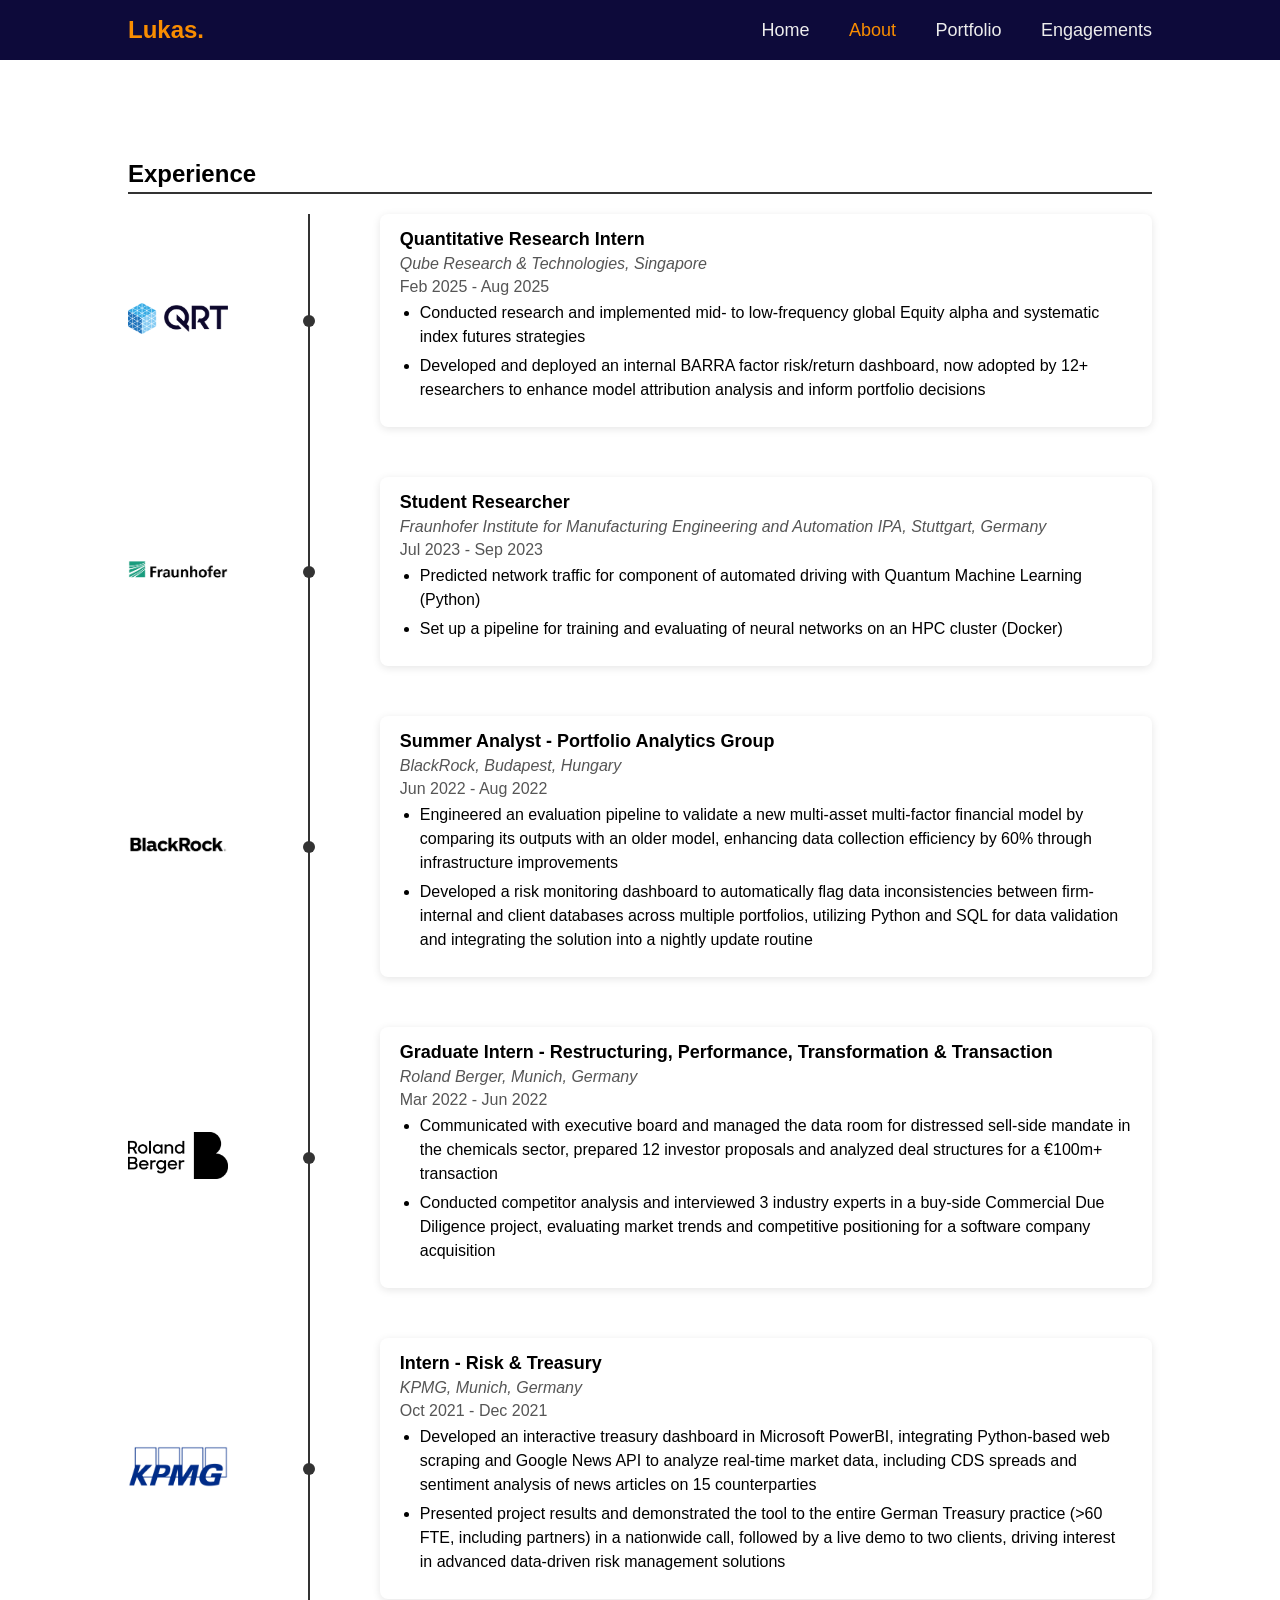
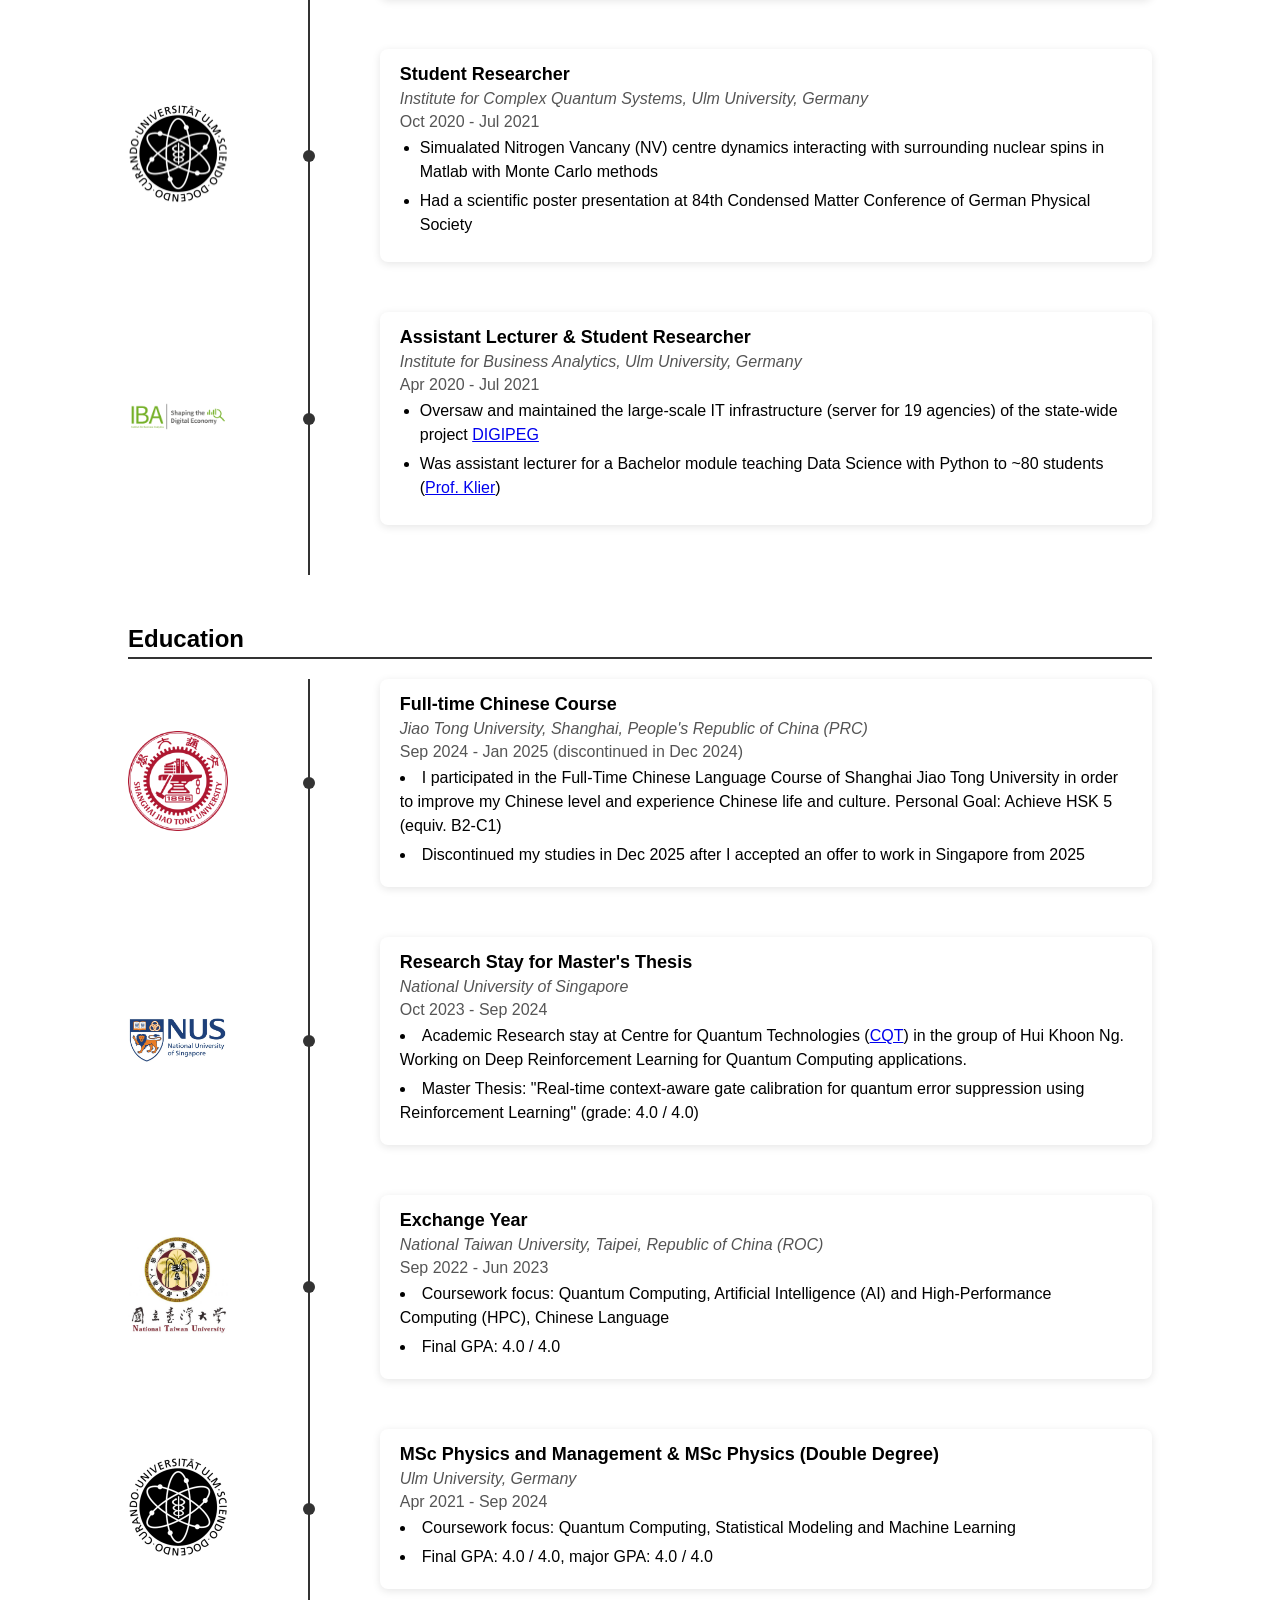
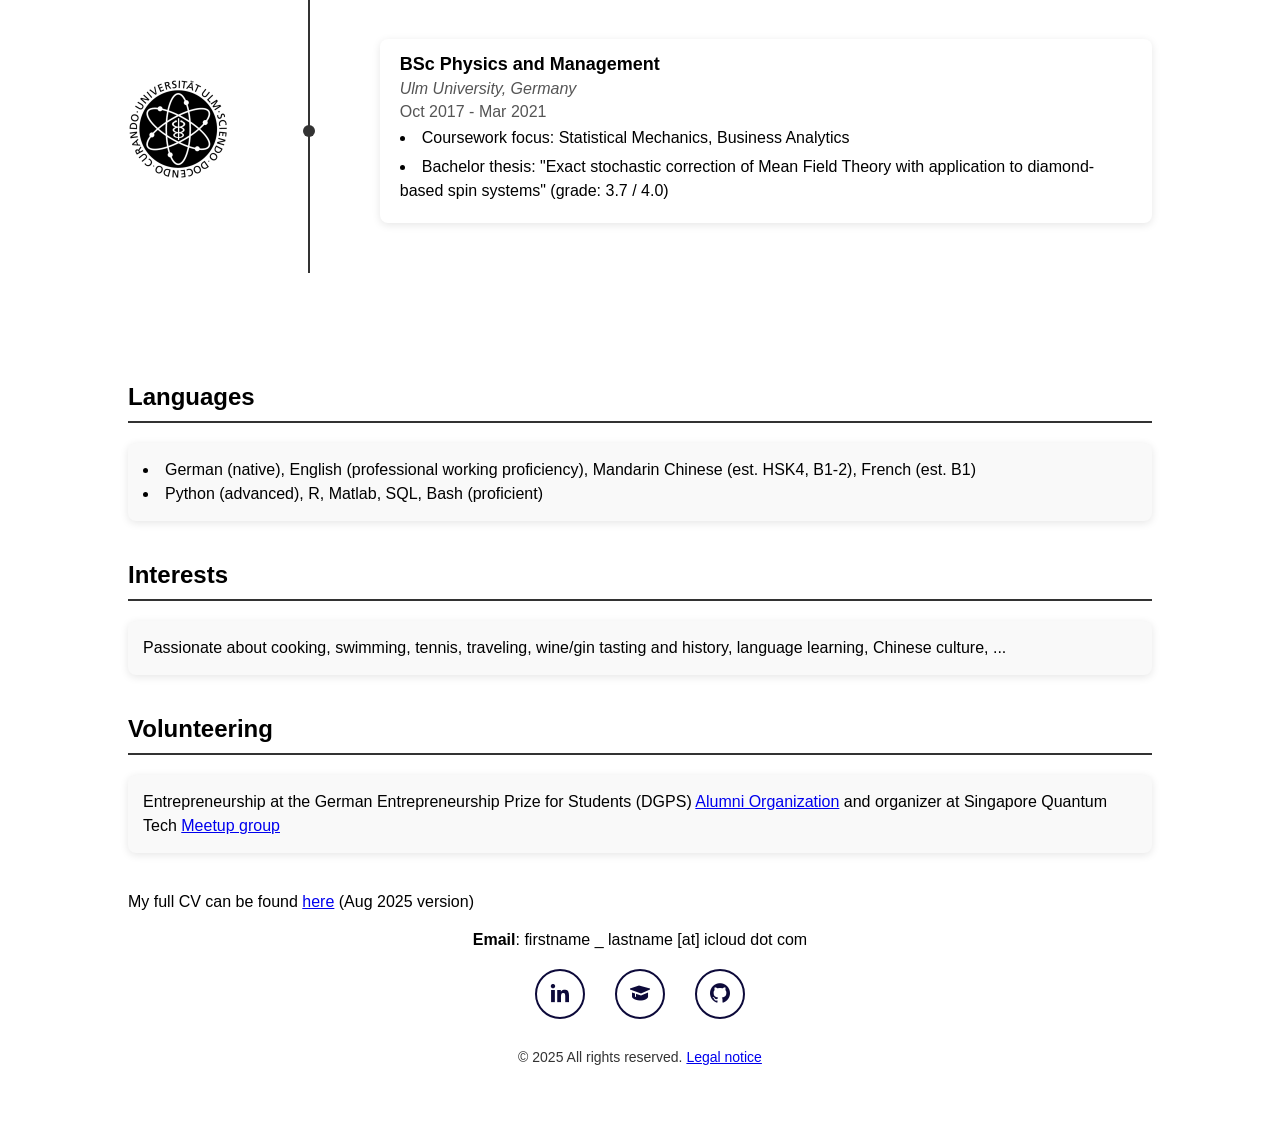
==== about.html @ e9316d73 "Update resume | Update content of QRT internship" ====
<!DOCTYPE html>
<html lang="en">
    <head>
        <meta charset="UTF-8">
        <meta name="viewport" content="width=device-width, initial-scale=1.0">
        <title>About - Lukas Voss</title>
        <link rel="stylesheet" href="style.css"> <!-- Link to your CSS file -->
        <link rel="icon" href="images/favicon.png" type="image/png"> <!-- Favicon for .png format -->
        <link href='https://unpkg.com/boxicons@2.1.4/css/boxicons.min.css' rel='stylesheet'>
    </head>
<body>
    <header class="header">
        <a href="index.html" class="logo">Lukas.</a>
        <nav class="navbar">
            <a href="index.html">Home</a>
            <a href="about.html" class="active">About</a>
            <a href="portfolio.html">Portfolio</a>
            <a href="engagements.html">Engagements</a>
        </nav>
    </header>

    <section class="about">
        <!-- Professional Experience Section -->
        <div class="cv-section">
            <h3>Experience</h3>
            <div class="timeline">
                <!-- Experience Entry 1 -->
                <div class="timeline-entry">
                    <div class="timeline-logo">
                        <img src="images/qrt_logo.png" alt="Company Logo">
                    </div>
                    <div class="timeline-bubble"></div>
                    <div class="timeline-content">
                        <h4>Quantitative Research Intern</h4>
                        <p><i>Qube Research & Technologies, Singapore</i></p>
                        <p>Feb 2025 - Aug 2025</p>
                        <ul>
                            <li>Conducted research and implemented mid- to low-frequency global Equity alpha and systematic index futures strategies</li>
                            <li>Developed and deployed an internal BARRA factor risk/return dashboard, now adopted by 12+ researchers to enhance model attribution analysis and inform portfolio decisions</li>
                        </ul>
                    </div>
                </div>
    

                <div class="timeline-entry">
                    <div class="timeline-logo">
                        <img src="images/fraunhofer-vector-logo.png" alt="Company Logo">
                    </div>
                    <div class="timeline-bubble"></div>
                    <div class="timeline-content">
                        <h4>Student Researcher</h4>
                        <p><i>Fraunhofer Institute for Manufacturing Engineering and Automation IPA, Stuttgart, Germany</i></p>
                        <p>Jul 2023 - Sep 2023</p>
                        <ul>
                            <li>Predicted network traffic for component of automated driving with Quantum Machine Learning (Python)</li>
                            <li>Set up a pipeline for training and evaluating of neural networks on an HPC cluster (Docker)</li>
                        </ul>
                    </div>
                </div>
    
                <!-- Experience Entry 2 -->
                <div class="timeline-entry">
                    <div class="timeline-logo">
                        <img src="images/BlackRock_logo.png" alt="Company Logo">
                    </div>
                    <div class="timeline-bubble"></div>
                    <div class="timeline-content">
                        <h4>Summer Analyst - Portfolio Analytics Group</h4>
                        <p><i>BlackRock, Budapest, Hungary</i></p>
                        <p>Jun 2022 - Aug 2022</p>
                        <ul>
                            <li>Engineered an evaluation pipeline to validate a new multi-asset multi-factor financial model by comparing its outputs with an older model, enhancing data collection efficiency by 60% through infrastructure improvements</li>
                            <li>Developed a risk monitoring dashboard to automatically flag data inconsistencies between firm-internal and client databases across multiple portfolios, utilizing Python and SQL for data validation and integrating the solution into a nightly update routine</li>
                        </ul>
                    </div>
                </div>
                <!-- Experience Entry 3 -->
                <div class="timeline-entry">
                    <div class="timeline-logo">
                        <img src="images/roland_berger_logo.jpeg" alt="Company Logo">
                    </div>
                    <div class="timeline-bubble"></div>
                    <div class="timeline-content">
                        <h4>Graduate Intern - Restructuring, Performance, Transformation & Transaction</h4>
                        <p><i>Roland Berger, Munich, Germany</i></p>
                        <p>Mar 2022 - Jun 2022</p>
                        <ul>
                            <li>Communicated with executive board and managed the data room for distressed sell-side mandate in the chemicals sector, prepared 12 investor proposals and analyzed deal structures for a €100m+ transaction</li>
                            <li>Conducted competitor analysis and interviewed 3 industry experts in a buy-side Commercial Due Diligence project, evaluating market trends and competitive positioning for a software company acquisition</li>
                        </ul>
                    </div>
                </div>
                <!-- Experience Entry 4 -->
                <div class="timeline-entry">
                    <div class="timeline-logo">
                        <img src="images/KPMG_logo.png" alt="Company Logo">
                    </div>
                    <div class="timeline-bubble"></div>
                    <div class="timeline-content">
                        <h4>Intern - Risk & Treasury</h4>
                        <p><i>KPMG, Munich, Germany</i></p>
                        <p>Oct 2021 - Dec 2021</p>
                        <ul>
                            <li>Developed an interactive treasury dashboard in Microsoft PowerBI, integrating Python-based web scraping and Google News API to analyze real-time market data, including CDS spreads and sentiment analysis of news articles on 15 counterparties</li>
                            <li>Presented project results and demonstrated the tool to the entire German Treasury practice (>60 FTE, including partners) in a nationwide call, followed by a live demo to two clients, driving interest in advanced data-driven risk management solutions</li>
                        </ul>
                    </div>
                </div>
                <!-- Experience Entry 5 -->
                <div class="timeline-entry">
                    <div class="timeline-logo">
                        <img src="images/uni_ulm_logo.jpg" alt="Company Logo">
                    </div>
                    <div class="timeline-bubble"></div>
                    <div class="timeline-content">
                        <h4>Student Researcher</h4>
                        <p><i>Institute for Complex Quantum Systems, Ulm University, Germany</i></p>
                        <p>Oct 2020 - Jul 2021</p>
                        <ul>
                            <li>Simualated Nitrogen Vancany (NV) centre dynamics interacting with surrounding nuclear spins in Matlab with Monte Carlo methods</li>
                            <li>Had a scientific poster presentation at 84th Condensed Matter Conference of German Physical Society </li>
                        </ul>
                    </div>
                </div>
                <!-- Experience Entry 5 -->
                <div class="timeline-entry">
                    <div class="timeline-logo">
                        <img src="images/IBA_logo.png" alt="Company Logo">
                    </div>
                    <div class="timeline-bubble"></div>
                    <div class="timeline-content">
                        <h4>Assistant Lecturer & Student Researcher</h4>
                        <p><i>Institute for Business Analytics, Ulm University, Germany</i></p>
                        <p>Apr 2020 - Jul 2021</p>
                        <ul>
                            <li>Oversaw and maintained the large-scale IT infrastructure (server for 19 agencies) of the state-wide project <a href="https://wm.baden-wuerttemberg.de/de/service/presse-und-oeffentlichkeitsarbeit/pressemitteilung/pid/wirtschaftsministerium-foerdert-innovatives-digitales-und-bundesweit-einzigartiges-projekt-digipeg/" title="Go to Example.com">DIGIPEG</a></li>
                            <li>Was assistant lecturer for a Bachelor module teaching Data Science with Python to ~80 students (<a href="https://www.uni-ulm.de/mawi/iba/institut/team/mathias-klier/" title="Go to Example.com">Prof. Klier</a>)</li>
                        </ul>
                    </div>
                </div>
            </div>
        </div>
        
        <!-- Education Section -->
        <div class="cv-section">
            <h3>Education</h3>
            <div class="timeline">
                <!-- Education Entry 2 -->
                <div class="timeline-entry">
                    <div class="timeline-logo">
                        <img src="images/Sjtu-logo-standard-red.png" alt="University Logo">
                    </div>
                    <div class="timeline-bubble"></div> <!-- Bubble on the line -->
                    <div class="timeline-content">
                        <h4>Full-time Chinese Course</h4>
                        <p><i>Jiao Tong University, Shanghai, People's Republic of China (PRC)</i></p>
                        <p>Sep 2024 - Jan 2025 (discontinued in Dec 2024)</p>
                        <p><li>I participated in the Full-Time Chinese Language Course of Shanghai Jiao Tong University in order to improve my Chinese level and experience Chinese life and culture. Personal Goal: Achieve HSK 5 (equiv. B2-C1)</li>
                        <p><li>Discontinued my studies in Dec 2025 after I accepted an offer to work in Singapore from 2025</li></p>
                    </div>
                </div>
                <div class="timeline-entry">
                    <div class="timeline-logo">
                        <img src="images/nus_logo.jpg" alt="University Logo">
                    </div>
                    <div class="timeline-bubble"></div>
                    <div class="timeline-content">
                        <h4>Research Stay for Master's Thesis</h4>
                        <p><i>National University of Singapore</i></p>
                        <p>Oct 2023 - Sep 2024</p>
                        <p><li>Academic Research stay at Centre for Quantum Technologies (<a href="https://www.quantumlah.org" target="_blank">CQT</a>) in the group of Hui Khoon Ng. Working on Deep Reinforcement Learning for Quantum Computing applications.</li></p>
                        <p><li>Master Thesis: "Real-time context-aware gate calibration for quantum error suppression using Reinforcement Learning" (grade: 4.0 / 4.0) </li></p>
                    </div>
                </div>
                <div class="timeline-entry">
                    <div class="timeline-logo">
                        <img src="images/national-taiwan-university_logo.jpg" alt="University Logo">
                    </div>
                    <div class="timeline-bubble"></div>
                    <div class="timeline-content">
                        <h4>Exchange Year</h4>
                        <p><i>National Taiwan University, Taipei, Republic of China (ROC)</i></p>
                        <p>Sep 2022 - Jun 2023</p>
                        <p><li>Coursework focus: Quantum Computing, Artificial Intelligence (AI) and High-Performance Computing (HPC), Chinese Language</li></p>
                        <p><li>Final GPA: 4.0 / 4.0</li></p>
                    </div>
                </div>
                <div class="timeline-entry">
                    <div class="timeline-logo">
                        <img src="images/uni_ulm_logo.jpg" alt="University Logo">
                    </div>
                    <div class="timeline-bubble"></div>
                    <div class="timeline-content">
                        <h4>MSc Physics and Management & MSc Physics (Double Degree)</h4>
                        <p><i>Ulm University, Germany</i></p>
                        <p>Apr 2021 - Sep 2024</p>
                        <p><li>Coursework focus: Quantum Computing, Statistical Modeling and Machine Learning</li></p>
                        <p><li>Final GPA: 4.0 / 4.0, major GPA: 4.0 / 4.0</li></p>
                    </div>
                </div>
                <div class="timeline-entry">
                    <div class="timeline-logo">
                        <img src="images/uni_ulm_logo.jpg" alt="University Logo">
                    </div>
                    <div class="timeline-bubble"></div>
                    <div class="timeline-content">
                        <h4>BSc Physics and Management</h4>
                        <p><i>Ulm University, Germany</i></p>
                        <p>Oct 2017 - Mar 2021</p>
                        <p><li>Coursework focus: Statistical Mechanics, Business Analytics</li></p>
                        <p><li>Bachelor thesis: "Exact stochastic correction of Mean Field Theory with application to diamond-based spin systems" (grade: 3.7 / 4.0)</li></p>
                    </div>
                </div>
            </div>
        </div>

    </section>

    <!-- Add new sections for Languages, Interests, and Volunteering -->
    <section class="about-section">
        <div class="section-header">
            <h3>Languages</h3>
            <hr>
        </div>
        <div class="section-content">
            <p><li>German (native), English (professional working proficiency), Mandarin Chinese (est. HSK4, B1-2), French (est. B1)</li></p>
            <p><li>Python (advanced), R, Matlab, SQL, Bash (proficient)</li></p>
        </div>
    </section>

    <section class="about-section">
        <div class="section-header">
            <h3>Interests</h3>
            <hr>
        </div>
        <div class="section-content">
            <p>Passionate about cooking, swimming, tennis, traveling, wine/gin tasting and history, language learning, Chinese culture, ...</p>
        </div>
    </section>

    <section class="about-section">
        <div class="section-header">
            <h3>Volunteering</h3>
            <hr>
        </div>
        <div class="section-content">
            <p>Entrepreneurship at the German Entrepreneurship Prize for Students (DGPS) <a href="https://dgps-alumni.de" target="_blank">Alumni Organization</a> and organizer at Singapore Quantum Tech <a href="https://www.meetup.com/singapore-quantum-computing-meetup/" target="_blank">Meetup group</a> </p>
        </div>
    </section>
    <!-- <footer class="site-footer">
        <p>© 2024 All rights reserved. <a href="legal.html">Legal notice</a></p>
    </footer> -->
    <!-- <div class="social-icons">
        <a href="https://www.linkedin.com/in/lukasvoss/" target="_blank"><i class='bx bxl-linkedin'></i></a>
        <a href="mailto:lukas_voss@icloud.com"><i class='bx bxs-envelope'></i></a>
        <a href="https://scholar.google.com/citations?user=lIDlyVMAAAAJ&hl=en&oi=ao" target="_blank"><i class='bx bxs-graduation'></i></a>
    <footer class="site-footer">
        <p>© 2024 All rights reserved. <a href="legal.html">Legal notice</a></p>
    </footer> -->
    <p class="full-cv-footer">My full CV can be found <a href="files/cv_voss.pdf" target="_blank">here</a> (Aug 2025 version)</p>
    <div class="page-footer-container">
        <div class="email-text">
            <b>Email</b>: firstname _ lastname [at] icloud dot com
        </div>
        <div class="social-icons">
            <a href="https://www.linkedin.com/in/lukasvoss/" target="_blank"><i class='bx bxl-linkedin'></i></a>
            <!-- Placeholder for the email link -->
            <!-- <span id="email-icon"></span> -->
            <a href="https://scholar.google.com/citations?user=lIDlyVMAAAAJ&hl=en&oi=ao" target="_blank"><i class='bx bxs-graduation'></i></a>
            <a href="https://github.com/lukasvoss" target="_blank"><i class='bx bxl-github' style='color:#0D0A3A'></i></a>
        </div>
        
        <script type="text/javascript">
            // Base64 encoded email address
            const encodedEmail = "bHVrYXNfdm9zc0BpY2xvdWQuY29t";
            // Decode the email address
            const decodedEmail = atob(encodedEmail);
            // Create the mailto link with an envelope icon
            const emailLink = `<a href="mailto:${decodedEmail}"><i class='bx bxs-envelope'></i></a>`;
            // Insert the email icon into the social icons
            document.getElementById("email-icon").innerHTML = emailLink;
        </script>
        <footer class="site-footer">
            <p>© 2025 All rights reserved. <a href="legal.html">Legal notice</a></p>
        </footer>
    </div>
</body>
</html>
---- style.css ----
* {
    margin: 0;
    padding: 0;
    box-sizing: border-box;
    font-family: 'Poppins', sans-serif;
}

.body {
    background: #ffffff;
}

.landing-page {
    min-height: 100vh;
    overflow-y: scroll;  /*  Forces a vertical scrollbar, even if not needed */
    display: flex;
    flex-direction: column;
}

.landing-page .home {
    height: 100vh; /* Ensures the home section takes up the full viewport height */
    display: flex;
    flex-direction: column;
    align-items: center;
    justify-content: space-between;
    box-sizing: border-box;
}
.header {
    position: fixed;
    top: 0;
    left: 0;
    width: 100%;
    height: 60px; /* Define the height of the navigation bar */
    padding: 20px 10%;
    background: #0D0A3A;
    display: flex;
    justify-content: space-between;
    align-items: center;
    z-index: 100;
}

.about, .portfolio {
    padding: 60px 10%; /* Ensure all content stays within the header borders */
    margin-top: 100px;
    max-width: 100%; /* Make sure content doesn’t overflow */
}

.profile-photo {
    width: 30vw; /* Set the width relative to the viewport width */
    height: auto; /* Let the height adjust automatically to maintain the aspect ratio */
    max-width: 600px; /* Set a maximum width to prevent it from getting too large on larger screens */
    min-width: 180px; /* Set a minimum width to prevent it from getting too small on smaller screens */
    border-radius: 50%; /* Keep the image circular */
    object-fit: cover; /* Ensures the image is cropped from the center */
    overflow: hidden; /* Ensures any overflow is hidden */
    margin-top: 10px; /* Adds space above the image */
    margin-bottom: 20px; /* Adds space below the image */
    display: block; /* Ensure the image aligns properly */
    margin-left: auto; /* Align the image to the right */
    /* margin-right: 10px; Space between the image and the text */
}

.home {
    flex: 1; /* Takes up the remaining space */
    height: 300vh;
    display: flex;
    align-items: flex-start; /* Align the content at the top of the section */
    justify-content: center;
    padding: 0 10%;
    overflow: hidden;
}

.home-content {
    display: flex;
    flex-direction: row;
    max-width: 100%; /* Ensures content doesn't overflow */
    align-items: center; /* Center content horizontally */
    justify-content: center; /* Center content vertically */
    margin-top: 0;
    padding-top: 100px;
    padding-bottom: 10px;
    margin-right: 25%; /* Centers the content between the navigation bar's borders */
}

.home-intro {
    width: 100%; /* Make sure the parent container is wide enough */
}

.intro-text {
    width: 100%;
    margin-left: 10vw; /* Adjust this value as needed */
}

.what-im-looking-for {
    font-size: 18px;
}
.what-im-looking-for h3 {
    font-size: 22px; /* Adjust the font size as needed */
}

.home-content .btn-box {
    display: flex;
    justify-content: space-between;
    color: #0D0A3A;
    width: 345px;
    height: 50px;
}

.home-content h1 {
    font-size: 36px;
    font-weight: 700;
    line-height: 1.2;
}

/* .home-content h3 {
    font-size: 32px;
    font-weight: 700;
    color: #00abf0;
} */

.home-content p {
    font-size: 20px;
    margin: 20px 0 20px;
}

.logo {
    color: rgb(249, 141, 0);
    font-size: 24px;
    text-decoration: none;
    font-weight: 600;
}

.navbar a {
    font-size: 18px;
    color: #ededed;
    text-decoration: none;
    font-weight: 500;
    margin-left: 35px;
    transition: .3s;
}

.navbar a:hover,
.navbar a.active {
    color: rgb(249, 141, 0);
}

.btn-box a {
    position: relateive;
    display: inline-flex;
    justify-content: center;
    align-items: center;
    width: 150px;
    height: 100%;
    background: #0D0A3A;
    border: 2px solid #0D0A3A;
    border-radius: 8px;
    font-size: 19px;
    text-decoration: none;
    font-weight: 600;
    letter-spacing: 1px;
    z-index: 1;
    overflow: hidden;
    transition: .5s;
}

.btn-box a:nth-child(1) {
    background: transparent;
    color: #0D0A3A;
}

.btn-box a:nth-child(1)::before {
    background: #ffffff;
}

.btn-box a::before {
    content: '';
    position: absolute;
    top: 0;
    left: 0;
    width: 0;
    height: 100%;
    background: #0D0A3A;
    z-index: -1;
    transition: .5s;
}

.home-sci {
    position: absolute;
    bottom: 40px;
    width: 100%; 
    display: flex;
    /* justify-content: center;  */
    gap: 30px;
}

.home-sci a {
    display: inline-flex;
    justify-content: center;
    align-items: center;
    width: 50px; 
    height: 50px;
    background: transparent;
    border: 2px solid #0D0A3A;
    border-radius: 50%;
    color: #0D0A3A;
    font-size: 24px;
    text-decoration: none;
    transition: background 0.3s ease;
}

.home-sci a:hover {
    background: rgba(0, 170, 240, 0.1);
}

.cv-section {
    margin-bottom: 50px;
}

.cv-section h3 {
    font-size: 24px;
    margin-bottom: 20px;
    border-bottom: 2px solid #333;
    padding-bottom: 4px;
    width: 100%; /* Adjust this to match the width needed */
}

/* Timeline Styling */
.timeline {
    position: relative;
    display: flex;
    flex-direction: column;
}

/* Vertical line connecting bubbles */
.timeline:before {
    content: '';
    position: absolute;
    top: 0;
    bottom: 0;
    left: calc(150px + 20px + 10px); /* Center the line between logo and content */
    width: 2px;
    background-color: #333;
}

.timeline-entry {
    display: flex;
    align-items: center;
    justify-content: flex-start; /* Ensure the logo, bubble, and content are aligned horizontally */
    margin-bottom: 50px;
    position: relative;
}

.timeline-logo {
    width: 100px; /* Increased size for the logos */
    height: auto;
    margin-right: 20px; /* Space between the logo and the bubble */
}

.timeline-logo img {
    width: 100%;
    height: auto;
    border: none; /* Remove the circle border */
}

.timeline-bubble {
    width: 12px; /* Size of the bubble */
    height: 12px;
    background-color: #333;
    border-radius: 50%;
    position: relative;
    left: 55px; /* Center the line between logo and content */
    z-index: 1; /* Ensure the bubble is above the line */
    margin-right: 120px; /* Space between bubble and content */
}

/* Text box for the timeline content */
.timeline-content {
    background-color: #fff;
    padding: 15px 20px;
    border-radius: 8px;
    width: calc(100% - 190px - 40px - 20px); /* Ensure consistent width for content boxes */
    box-shadow: 0 2px 8px rgba(0, 0, 0, 0.1);
}

.timeline-content ul {
    padding-left: 20px; /* Adjust the left padding to align with the content */
    margin-bottom: 10px; /* Adds space below the list */
}

.timeline-content li {
    margin-bottom: 5px; /* Adds space between list items */
    line-height: 1.5; /* Improves readability */
}

.timeline-content h4 {
    margin: 0 0 5px;
    font-size: 18px;
}

.timeline-content p {
    margin: 5px 0;
    font-size: 16px;
    color: #555;
}

.about-section {
    margin-bottom: 40px; /* Space between sections */
    padding: 0 10%; /* Ensure all content stays within the header borders */
}

.section-header {
    position: relative;
    margin-bottom: 20px; /* Space between header and content */
}

.section-header h3 {
    font-size: 24px;
    font-weight: bold;
    margin-bottom: 10px;
}

.section-header hr {
    border: 0;
    height: 2px;
    background-color: #333; /* Color of the horizontal line */
    width: 100%; /* Span the entire page width */
}

.section-content {
    background-color: #f9f9f9; /* Light background for textbox */
    padding: 15px;
    border-radius: 8px;
    box-shadow: 0 2px 8px rgba(0, 0, 0, 0.1); /* Optional shadow for depth */
    line-height: 1.5; /* Improves readability */
}

/* General Portfolio Styling */
.portfolio-summary {
    font-size: 16px;
    color: #555;
    margin-bottom: 50px;
    line-height: 1.5; /* Improves readability */
}

.full-cv-footer {
    padding: 0 10%;
}

.portfolio h3 {
    font-size: 24px;
    margin-bottom: 20px;
    border-bottom: 2px solid #333;
    padding-bottom: 4px;
    width: 100%; /* Adjust this to match the width needed */
}

.portfolio-entry {
    display: flex;
    align-items: center;
    margin-bottom: 50px;
}

.portfolio-entry img {
    max-width: 300px; /* Ensures consistent image size across portfolio entries */
    height: auto; /* Maintains the aspect ratio */
    margin-right: 40px; /* Consistent spacing between the image and the text */
    border-radius: 8px;
    box-shadow: 0 4px 8px rgba(0, 0, 0, 0.1);
}

.portfolio-entry-content h4 {
    font-size: 24px;
    font-weight: bold;
    margin-bottom: 10px;
}

.portfolio-entry-content p {
    font-size: 16px;
    color: #555;
    line-height: 1.5;
}

/* Indentation for Bullet Points */
.indented-list {
    padding-left: 40px; /* Increase this value to indent more */
    margin-left: 30px; /* Optional: You can add margin as well to adjust */
    color: #555;
}

/* Specific Styling for Vertical Image in Anki Project */
.large-vertical-image {
    width: 300px; /* Match this with the width of other images */
    height: auto; /* Keep the aspect ratio intact */
    margin-right: 40px; /* Keep consistent spacing */
    border-radius: 8px;
    box-shadow: 0 4px 8px rgba(0, 0, 0, 0.1);
}

.home-sci {
    display: flex;
    gap: 20px; /* Space between icons */
}

.site-footer {
    text-align: center;
    font-size: 14px;
    color: #333;
    padding-top: 40px; /* Adjust this value as needed */
    margin-bottom: 40px; /* Adjust this value as needed */
}

.footer-container {
    display: flex;
    flex-direction: column;
    align-items: center;
    justify-content: center;
    width: 100%;
    position: relative;
    bottom: 2px; /* Positions the footer slightly above the bottom */
    left: 0;
    text-align: center;
    margin-top: auto;
    z-index: 10; /* Ensures it doesn't overlap content */
}

.page-footer-container {
    display: flex;
    flex-direction: column;
    align-items: center; /* Center the content horizontally */
    justify-content: flex-end; /* Push the footer to the bottom of the page */
    padding: 20px 0; /* Add some padding to the container */
    text-align: center; /* Center the text */
    box-sizing: border-box;
}

.email-text {
    font-size: 16px;
    margin-bottom: 20px;
    /* font-weight: bold; */
}

.page-footer-container .social-icons {
    margin-bottom: 10px; /* Add space between the icons and the footer text */
}

.page-footer-container .site-footer {
    font-size: 14px;
    color: #333;
}

.site-footer {
    text-align: center;
    font-size: 14px;
    padding-top: 20px; /* Space above the footer text */
    margin-bottom: 40px; /* Space below the footer */
}

.social-icons {
    display: flex;
    justify-content: center;
    gap: 30px;
    background-color: rgba(255, 255, 255, 0.8); /* Temporary light background for visibility */
}

.social-icons a {
    display: inline-flex;
    justify-content: center;
    align-items: center;
    width: 50px;
    height: 50px;
    border: 2px solid #0D0A3A;
    border-radius: 50%;
    color: #0D0A3A !important; /* Force the icon color */
    font-size: 24px;
    text-decoration: none;
    transition: background 0.3s ease, color 0.3s ease;
}

.social-icons a:hover {
    background-color: rgba(0, 170, 240, 0.1);
    color: #0D0A3A; /* Ensure color remains consistent */
}

/* ===== Tablet Adjustments (min-width: 769px and max-width: 1024px) ===== */
@media screen and (min-width: 769px) and (max-width: 1024px) {
    /* 1. Block-style (left-aligned) text for subpages */
    .about, 
    .portfolio, 
    .about-section, 
    .portfolio-entry, 
    .portfolio-entry-content, 
    .timeline-content {
      text-align: left;
    }
    
    /* 2. Increase top padding in the home section so the profile picture isn’t overlapped by the fixed header */
    .home-content {
      padding-top: 100px;
    }

    /* Center and enlarge the profile picture */
    .profile-photo {
        margin-left: 160px;
        width: 50vw;                  /* Larger picture on tablet */
    }
    
    /* 3. For the About section timeline: remove the vertical line and dots, then stack the elements vertically */
    .timeline:before {
      display: none;
    }
    .timeline-entry {
      flex-direction: column;
      align-items: center;  /* Centers the logo horizontally */
      text-align: left;     /* Ensures the text remains block-style */
      margin-bottom: 30px;
    }
    .timeline-logo {
      width: 120px;             /* Reduced width for tablet */
      margin-right: 0;         /* Remove right-margin */
      margin-bottom: 10px;      /* Add spacing below the logo */
    }
    .timeline-bubble {
      display: none;           /* Hide the dot/bubble */
    }
    .timeline-content {
      width: 100%;             /* Use full container width */
      padding: 10px;           /* Adjust padding as needed */
      box-shadow: 0 2px 8px rgba(0, 0, 0, 0.1);       /* Optional: remove shadow for a cleaner look */
    }

    /* 5. Portfolio Subpage: Stack the media element (image) on top of the text */
    .portfolio-entry {
        flex-direction: column;
        align-items: center;
        text-align: center;
    }
    .portfolio-entry img {
        margin: 0 0 20px 0;  /* Remove right margin and add spacing below the image */
    }
    .portfolio-entry-content {
        width: 100%;
        padding: 0 10px;
    }
  }
  
  /* ===== Mobile Adjustments (max-width: 768px) ===== */
@media screen and (max-width: 768px) {
    /* 1. Block-style (left-aligned) text on About page elements */
    .about,
    .about-section,
    .timeline-content {
        text-align: left;
    }
    
    /* 2. Increase top padding in the home section so the profile picture isn’t overlapped by the header */
    .home-content {
        padding-top: 80px;
    }
    .home-content h1 {
        font-size: 24px;
    }
    
    /* Center the profile picture properly on mobile */
    .profile-photo {
        display: block;
        margin-left: 64px;
        width: 70vw;  /* Adjust as needed */
    }
    
    /* Reduce the font size of the home intro text for mobile */
    .intro-text p {
        font-size: 16px;  /* Reduced for a better mobile fit */
    }
    
    /* 3. Adjust the About page timeline: remove vertical line and dots, stack the elements vertically */
    .timeline:before {
        display: none;
    }
    .timeline-entry {
        flex-direction: column;
        align-items: center;
        margin-bottom: 20px;
    }
    .timeline-logo {
        width: 80px;
        margin-right: 0;
        margin-bottom: 10px;
    }
    .timeline-bubble {
        display: none;
    }
    .timeline-content {
        width: 100%;
        padding: 10px;
        font-size: 15px;
        /* Retain the shadow effect */
        box-shadow: 0 2px 8px rgba(0, 0, 0, 0.1);
    }
    
    /* 4. Adjust navigation bar: keep all subpage buttons in one row with reduced spacing */
    .navbar {
        white-space: nowrap;
        overflow-x: auto;  /* Allows horizontal scrolling if needed */
    }
    .navbar a {
        margin-left: 10px;
        font-size: 16px;
    }

    /* 5. Portfolio Subpage: Stack the media element (image) on top of the text */
    .portfolio-entry {
        flex-direction: column;
        align-items: center;
        text-align: left;
    }
    .portfolio-entry img {
        margin: 0 0 20px 0;
        max-width: 90%;
    }
    .portfolio-entry-content {
        width: 100%;
        padding: 0 10px;
    }

}
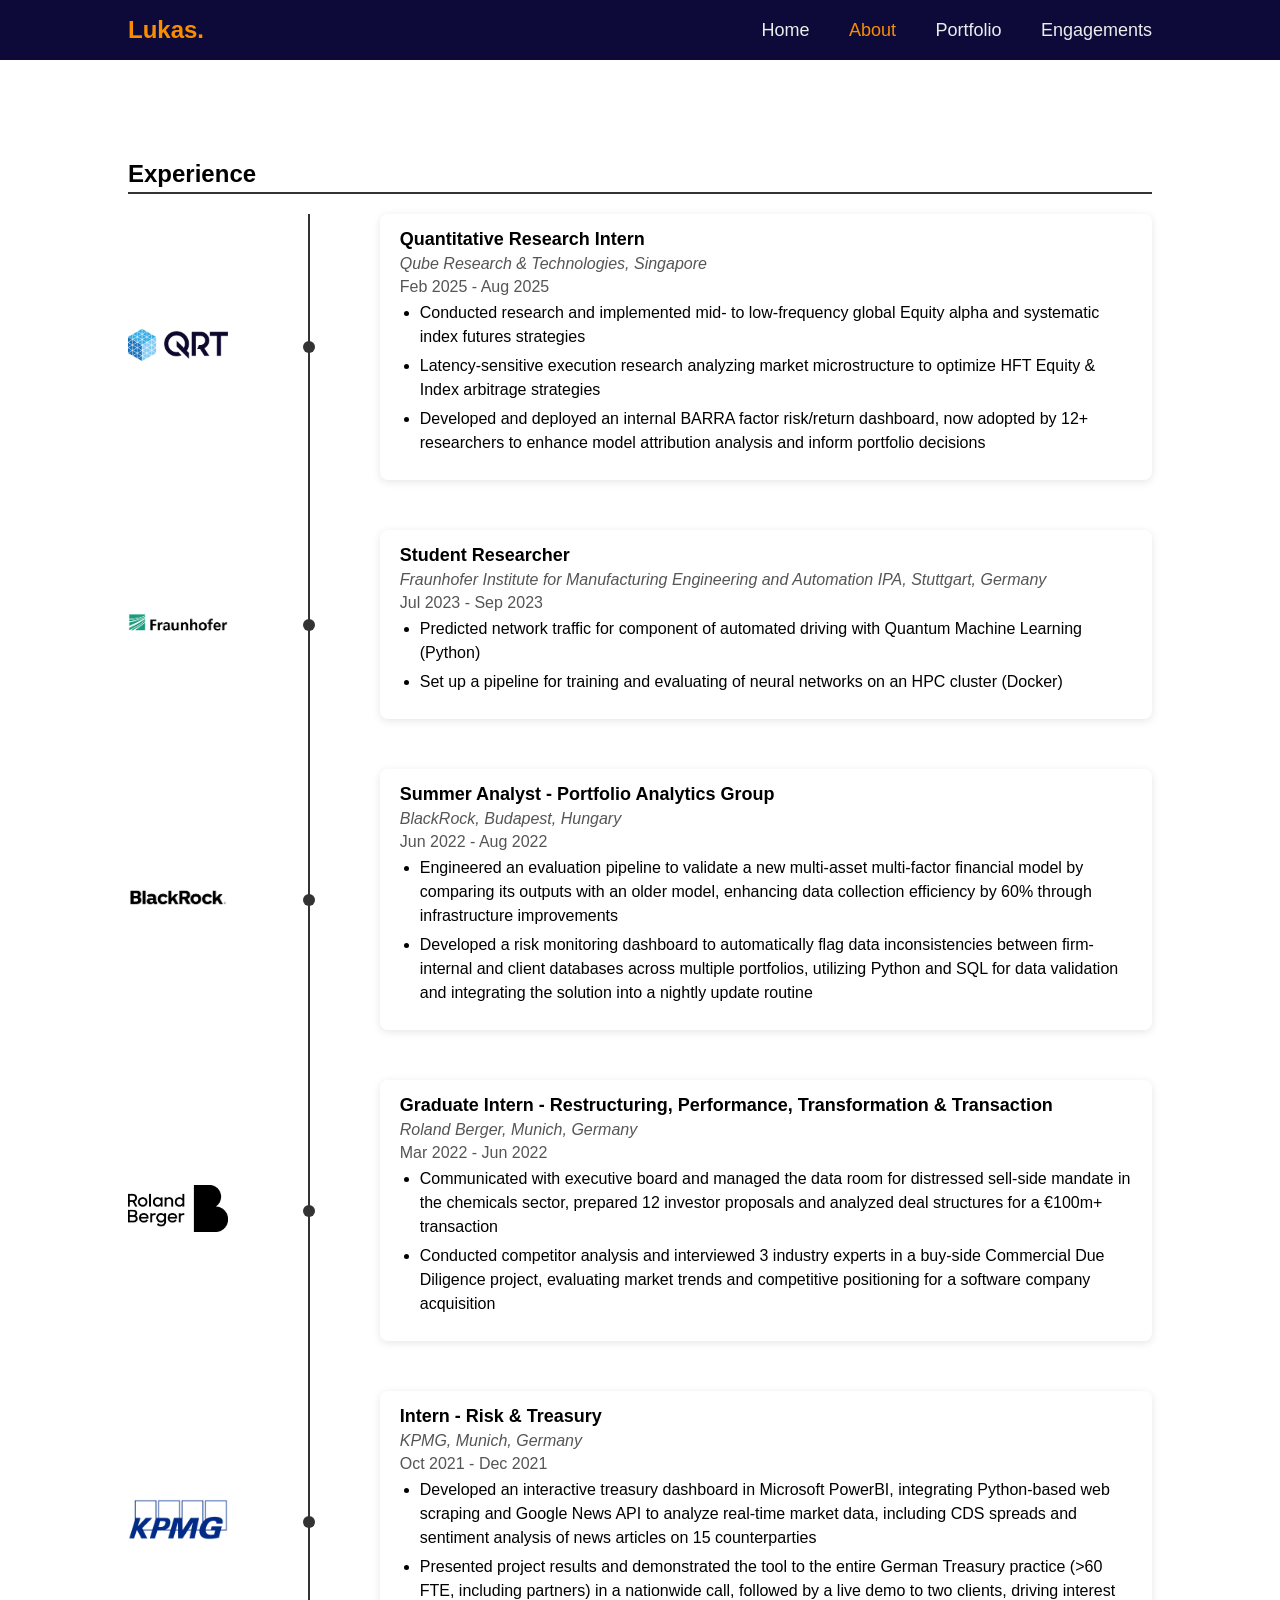
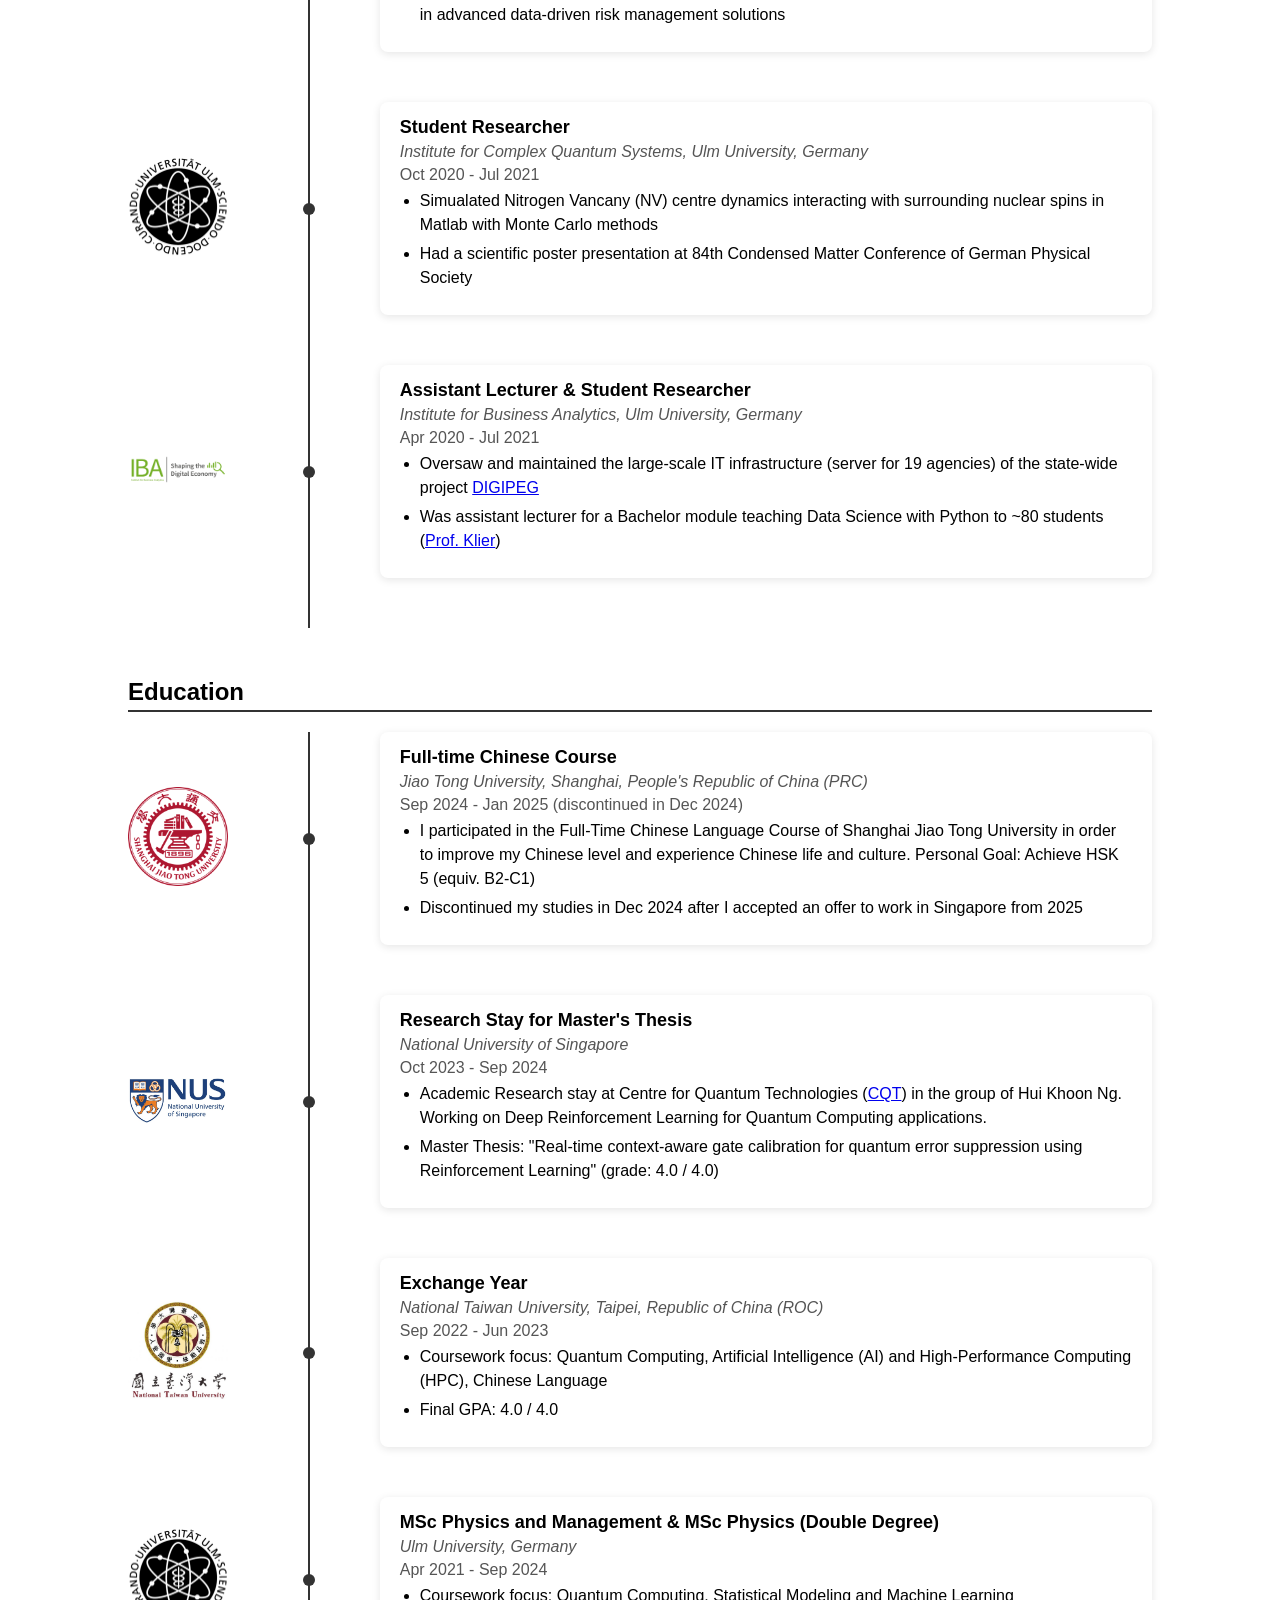
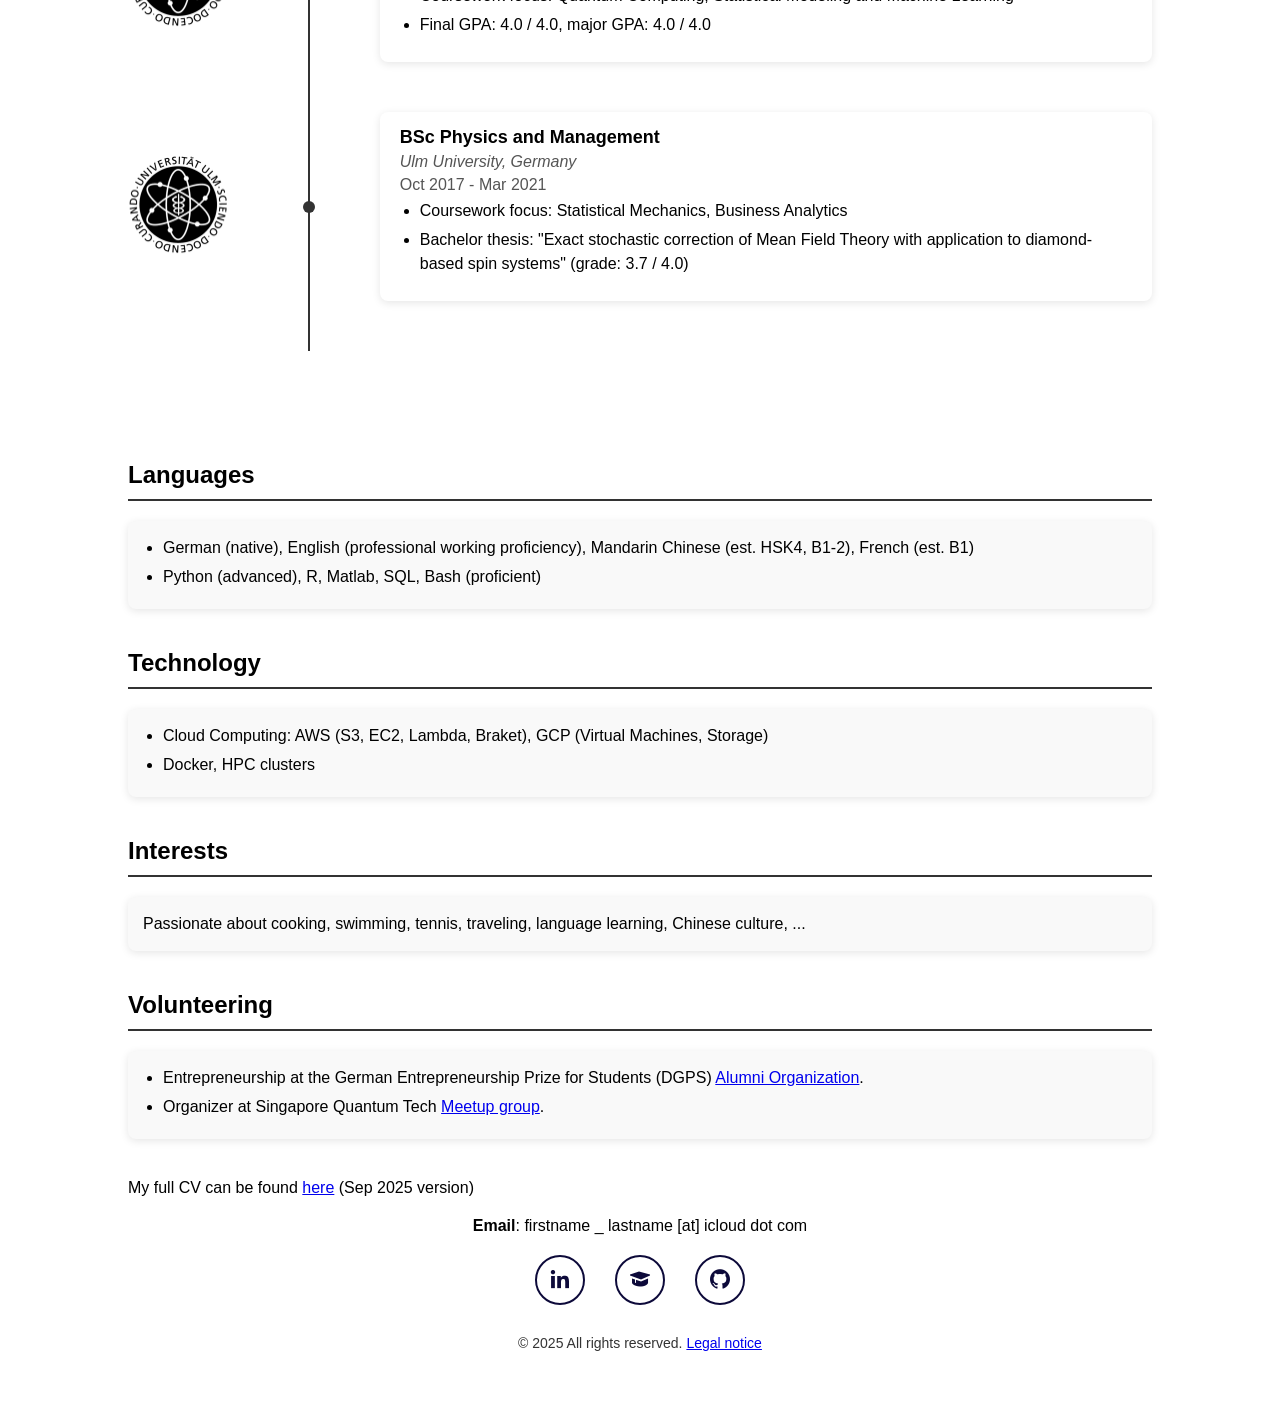
==== commit ff0bb2e3: "Update landing page, improve formatting consistency on About page (bullet point intendation) and add" ====
--- a/about.html
+++ b/about.html
@@ -36,6 +36,7 @@
                         <p>Feb 2025 - Aug 2025</p>
                         <ul>
                             <li>Conducted research and implemented mid- to low-frequency global Equity alpha and systematic index futures strategies</li>
+                            <li>Latency-sensitive execution research analyzing market microstructure to optimize HFT Equity & Index arbitrage strategies</li>
                             <li>Developed and deployed an internal BARRA factor risk/return dashboard, now adopted by 12+ researchers to enhance model attribution analysis and inform portfolio decisions</li>
                         </ul>
                     </div>
@@ -155,8 +156,10 @@
                         <h4>Full-time Chinese Course</h4>
                         <p><i>Jiao Tong University, Shanghai, People's Republic of China (PRC)</i></p>
                         <p>Sep 2024 - Jan 2025 (discontinued in Dec 2024)</p>
-                        <p><li>I participated in the Full-Time Chinese Language Course of Shanghai Jiao Tong University in order to improve my Chinese level and experience Chinese life and culture. Personal Goal: Achieve HSK 5 (equiv. B2-C1)</li>
-                        <p><li>Discontinued my studies in Dec 2025 after I accepted an offer to work in Singapore from 2025</li></p>
+                        <ul>
+                            <li>I participated in the Full-Time Chinese Language Course of Shanghai Jiao Tong University in order to improve my Chinese level and experience Chinese life and culture. Personal Goal: Achieve HSK 5 (equiv. B2-C1)</li>
+                            <li>Discontinued my studies in Dec 2024 after I accepted an offer to work in Singapore from 2025</li>
+                        </ul>
                     </div>
                 </div>
                 <div class="timeline-entry">
@@ -168,8 +171,10 @@
                         <h4>Research Stay for Master's Thesis</h4>
                         <p><i>National University of Singapore</i></p>
                         <p>Oct 2023 - Sep 2024</p>
-                        <p><li>Academic Research stay at Centre for Quantum Technologies (<a href="https://www.quantumlah.org" target="_blank">CQT</a>) in the group of Hui Khoon Ng. Working on Deep Reinforcement Learning for Quantum Computing applications.</li></p>
-                        <p><li>Master Thesis: "Real-time context-aware gate calibration for quantum error suppression using Reinforcement Learning" (grade: 4.0 / 4.0) </li></p>
+                        <ul>    
+                            <li>Academic Research stay at Centre for Quantum Technologies (<a href="https://www.quantumlah.org" target="_blank">CQT</a>) in the group of Hui Khoon Ng. Working on Deep Reinforcement Learning for Quantum Computing applications.</li>
+                            <li>Master Thesis: "Real-time context-aware gate calibration for quantum error suppression using Reinforcement Learning" (grade: 4.0 / 4.0) </li>
+                        </ul>
                     </div>
                 </div>
                 <div class="timeline-entry">
@@ -181,8 +186,10 @@
                         <h4>Exchange Year</h4>
                         <p><i>National Taiwan University, Taipei, Republic of China (ROC)</i></p>
                         <p>Sep 2022 - Jun 2023</p>
-                        <p><li>Coursework focus: Quantum Computing, Artificial Intelligence (AI) and High-Performance Computing (HPC), Chinese Language</li></p>
-                        <p><li>Final GPA: 4.0 / 4.0</li></p>
+                        <ul>
+                            <li>Coursework focus: Quantum Computing, Artificial Intelligence (AI) and High-Performance Computing (HPC), Chinese Language</li>
+                            <li>Final GPA: 4.0 / 4.0</li>
+                        </ul>
                     </div>
                 </div>
                 <div class="timeline-entry">
@@ -194,8 +201,10 @@
                         <h4>MSc Physics and Management & MSc Physics (Double Degree)</h4>
                         <p><i>Ulm University, Germany</i></p>
                         <p>Apr 2021 - Sep 2024</p>
-                        <p><li>Coursework focus: Quantum Computing, Statistical Modeling and Machine Learning</li></p>
-                        <p><li>Final GPA: 4.0 / 4.0, major GPA: 4.0 / 4.0</li></p>
+                        <ul>
+                            <li>Coursework focus: Quantum Computing, Statistical Modeling and Machine Learning</li>
+                            <li>Final GPA: 4.0 / 4.0, major GPA: 4.0 / 4.0</li>
+                        </ul>
                     </div>
                 </div>
                 <div class="timeline-entry">
@@ -207,8 +216,10 @@
                         <h4>BSc Physics and Management</h4>
                         <p><i>Ulm University, Germany</i></p>
                         <p>Oct 2017 - Mar 2021</p>
-                        <p><li>Coursework focus: Statistical Mechanics, Business Analytics</li></p>
-                        <p><li>Bachelor thesis: "Exact stochastic correction of Mean Field Theory with application to diamond-based spin systems" (grade: 3.7 / 4.0)</li></p>
+                        <ul>
+                            <li>Coursework focus: Statistical Mechanics, Business Analytics</li>
+                            <li>Bachelor thesis: "Exact stochastic correction of Mean Field Theory with application to diamond-based spin systems" (grade: 3.7 / 4.0)</li>
+                        </ul>
                     </div>
                 </div>
             </div>
@@ -223,8 +234,23 @@
             <hr>
         </div>
         <div class="section-content">
-            <p><li>German (native), English (professional working proficiency), Mandarin Chinese (est. HSK4, B1-2), French (est. B1)</li></p>
-            <p><li>Python (advanced), R, Matlab, SQL, Bash (proficient)</li></p>
+            <ul class="cv-list">
+                <li>German (native), English (professional working proficiency), Mandarin Chinese (est. HSK4, B1-2), French (est. B1)</li>
+                <li>Python (advanced), R, Matlab, SQL, Bash (proficient)</li>
+            </ul>
+        </div>
+    </section>
+
+    <section class="about-section">
+        <div class="section-header">
+            <h3>Technology</h3>
+            <hr>
+        </div>
+        <div class="section-content">
+            <ul class="cv-list">
+                <li>Cloud Computing: AWS (S3, EC2, Lambda, Braket), GCP (Virtual Machines, Storage)</li>
+                <li>Docker, HPC clusters</li>
+            </ul>
         </div>
     </section>
 
@@ -234,7 +260,7 @@
             <hr>
         </div>
         <div class="section-content">
-            <p>Passionate about cooking, swimming, tennis, traveling, wine/gin tasting and history, language learning, Chinese culture, ...</p>
+            <p>Passionate about cooking, swimming, tennis, traveling, language learning, Chinese culture, ...</p>
         </div>
     </section>
 
@@ -244,20 +270,14 @@
             <hr>
         </div>
         <div class="section-content">
-            <p>Entrepreneurship at the German Entrepreneurship Prize for Students (DGPS) <a href="https://dgps-alumni.de" target="_blank">Alumni Organization</a> and organizer at Singapore Quantum Tech <a href="https://www.meetup.com/singapore-quantum-computing-meetup/" target="_blank">Meetup group</a> </p>
-        </div>
-    </section>
-    <!-- <footer class="site-footer">
-        <p>© 2024 All rights reserved. <a href="legal.html">Legal notice</a></p>
-    </footer> -->
-    <!-- <div class="social-icons">
-        <a href="https://www.linkedin.com/in/lukasvoss/" target="_blank"><i class='bx bxl-linkedin'></i></a>
-        <a href="mailto:lukas_voss@icloud.com"><i class='bx bxs-envelope'></i></a>
-        <a href="https://scholar.google.com/citations?user=lIDlyVMAAAAJ&hl=en&oi=ao" target="_blank"><i class='bx bxs-graduation'></i></a>
-    <footer class="site-footer">
-        <p>© 2024 All rights reserved. <a href="legal.html">Legal notice</a></p>
-    </footer> -->
-    <p class="full-cv-footer">My full CV can be found <a href="files/cv_voss.pdf" target="_blank">here</a> (Aug 2025 version)</p>
+            <ul class="cv-list">
+                <li>Entrepreneurship at the German Entrepreneurship Prize for Students (DGPS) <a href="https://dgps-alumni.de" target="_blank">Alumni Organization</a>.</li>
+                <li>Organizer at Singapore Quantum Tech <a href="https://www.meetup.com/singapore-quantum-computing-meetup/" target="_blank">Meetup group</a>.</li>
+          </ul>
+        </div>
+    </section>
+
+    <p class="full-cv-footer">My full CV can be found <a href="files/cv_voss.pdf" target="_blank">here</a> (Sep 2025 version)</p>
     <div class="page-footer-container">
         <div class="email-text">
             <b>Email</b>: firstname _ lastname [at] icloud dot com
--- a/style.css
+++ b/style.css
@@ -302,6 +302,16 @@
     color: #555;
 }
 
+.cv-list {
+  padding-left: 20px;     /* indent bullets */
+  margin-bottom: 0;
+}
+
+.cv-list li {
+  margin-bottom: 5px;     /* space between bullets */
+  line-height: 1.5;       /* comfortable reading */
+}
+
 .about-section {
     margin-bottom: 40px; /* Space between sections */
     padding: 0 10%; /* Ensure all content stays within the header borders */
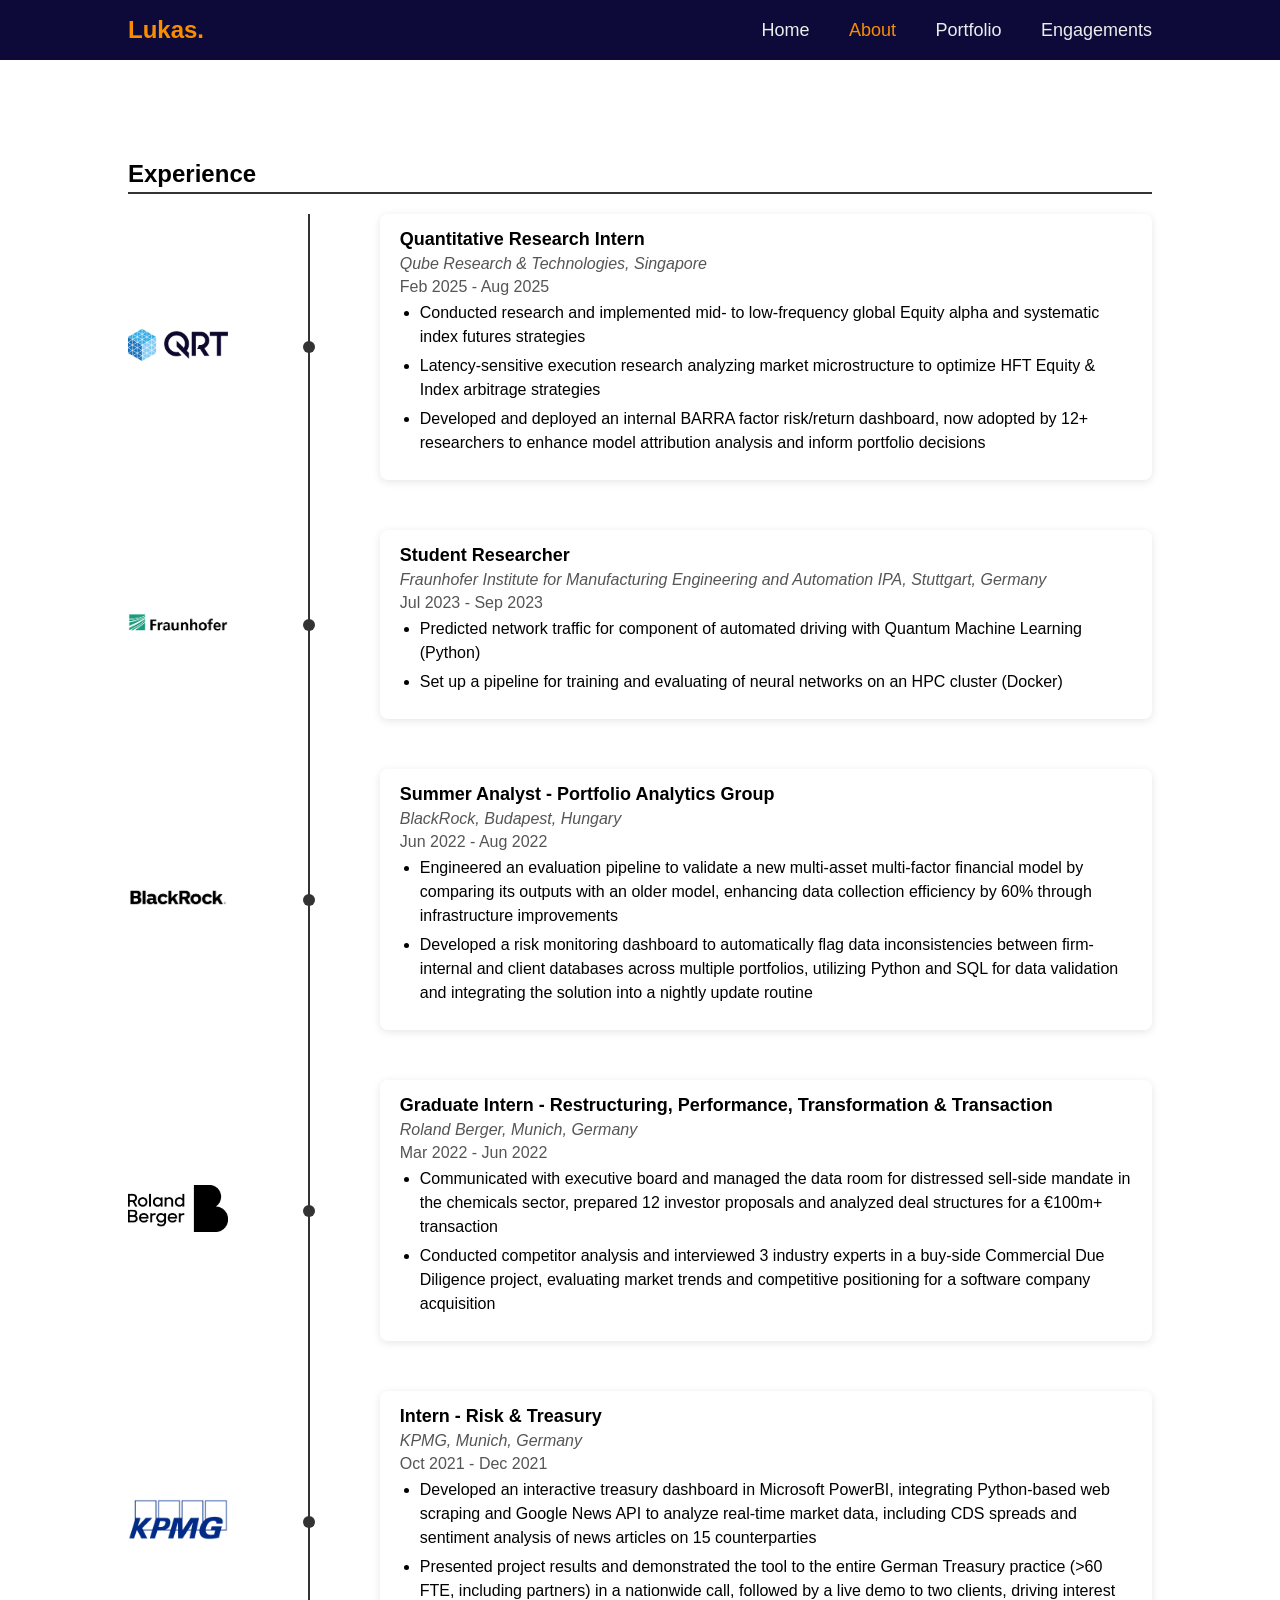
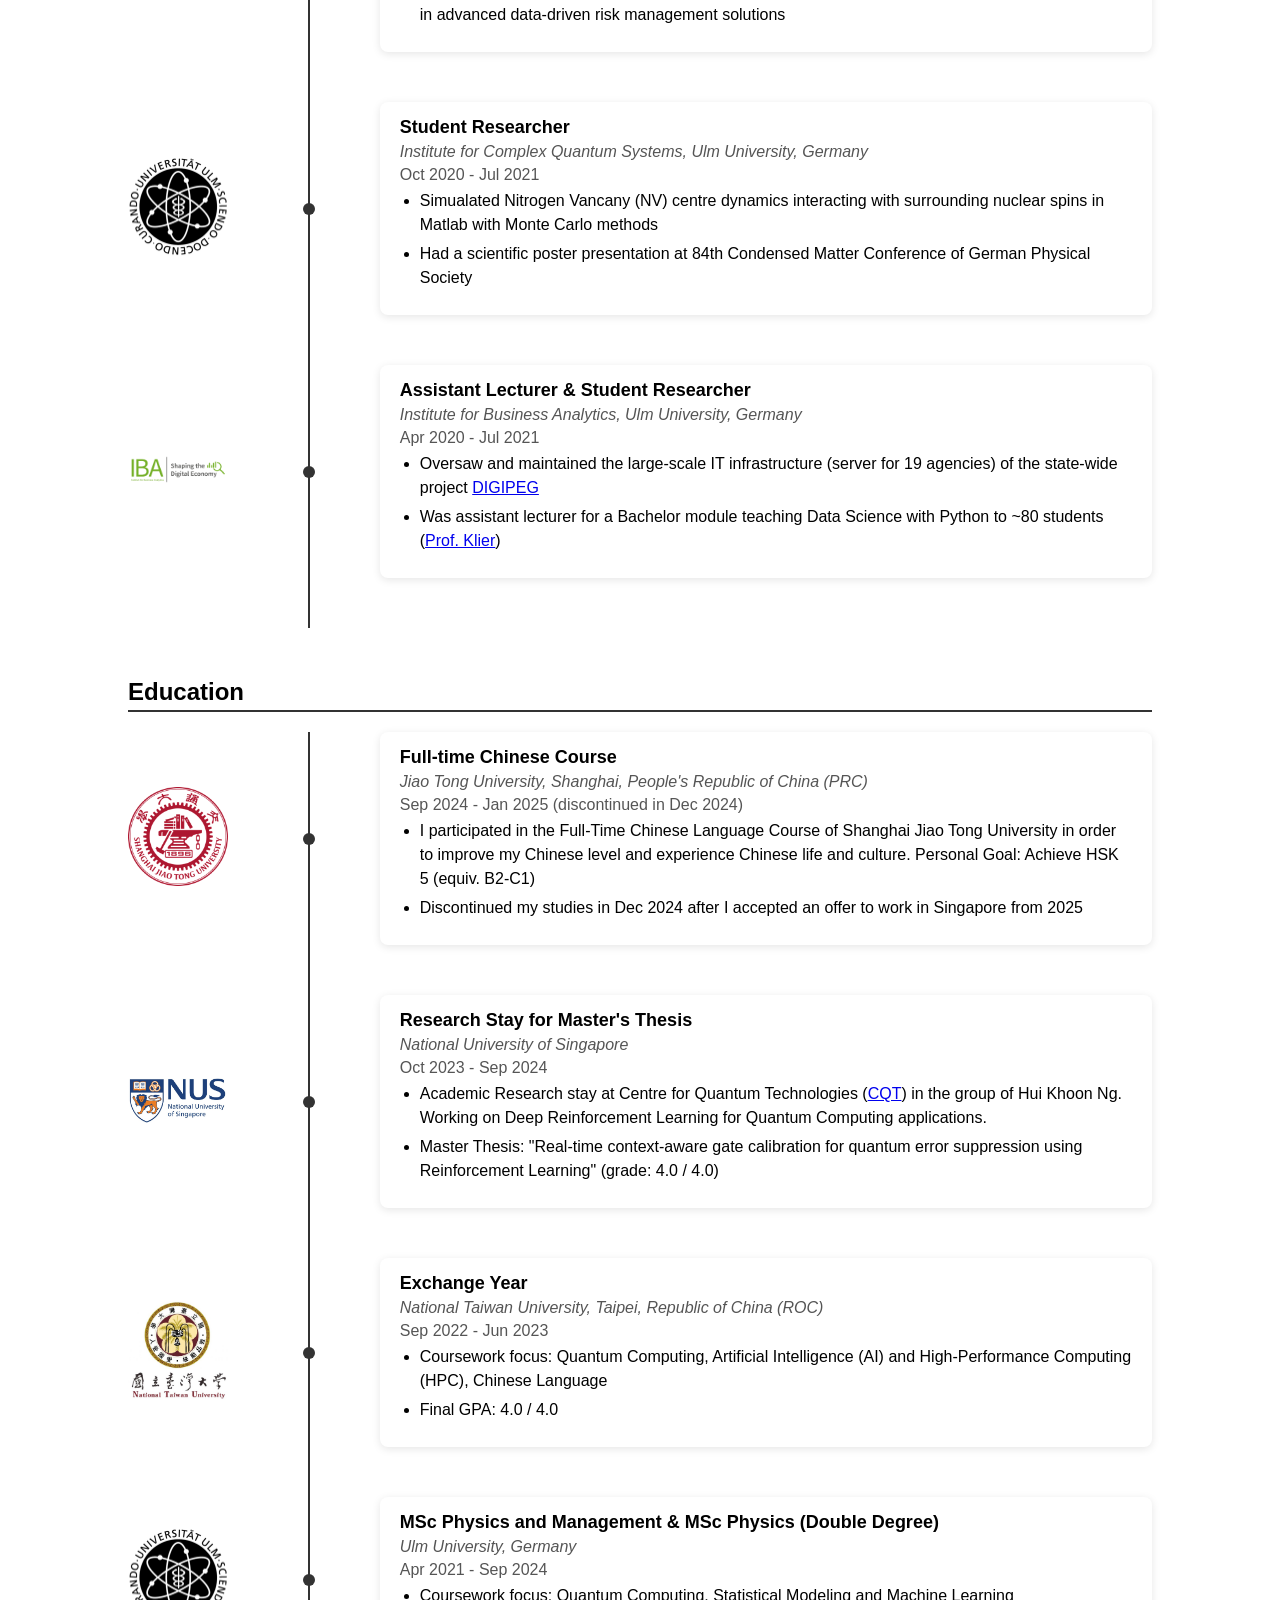
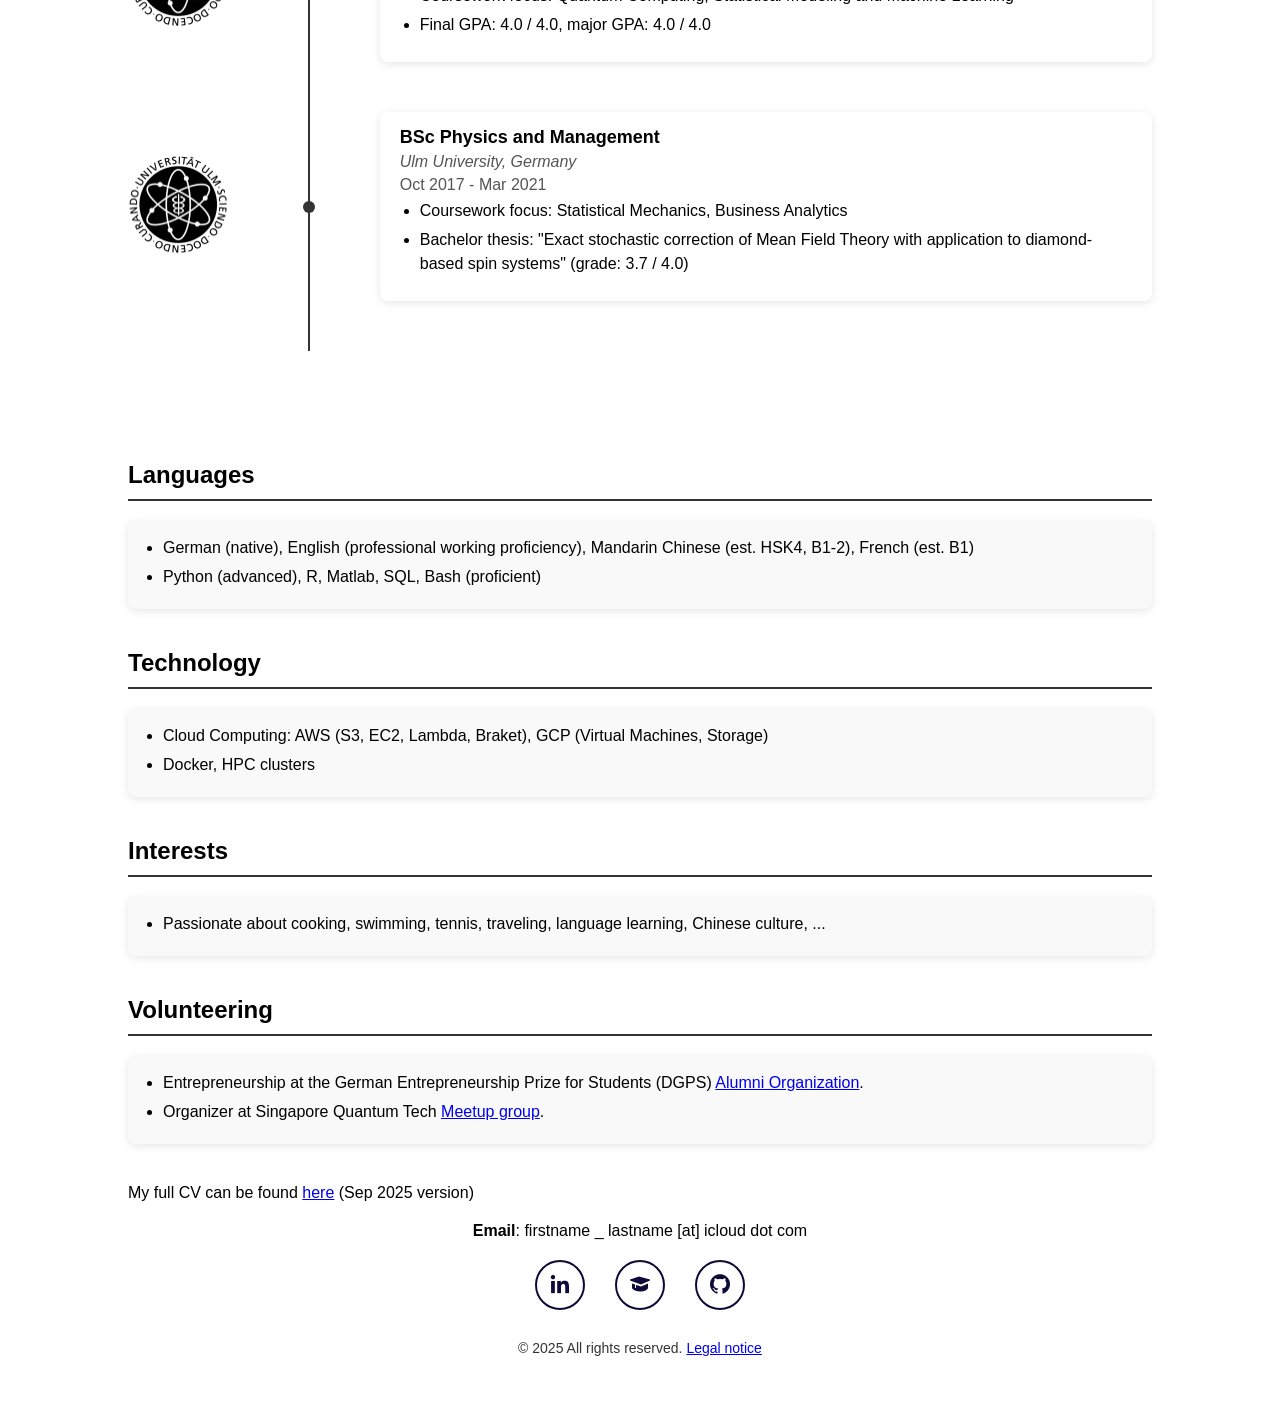
==== commit 206c46ca: "Update layout of Landing Page" ====
--- a/about.html
+++ b/about.html
@@ -260,7 +260,9 @@
             <hr>
         </div>
         <div class="section-content">
-            <p>Passionate about cooking, swimming, tennis, traveling, language learning, Chinese culture, ...</p>
+            <ul class="cv-list">
+                <li>Passionate about cooking, swimming, tennis, traveling, language learning, Chinese culture, ...</li>
+            </ul>
         </div>
     </section>
 
--- a/style.css
+++ b/style.css
@@ -36,6 +36,14 @@
     justify-content: space-between;
     align-items: center;
     z-index: 100;
+}
+
+.intro-list {
+    padding-left: 20px;
+    padding-top: 20px; /* adjust value as you like */
+}
+.intro-list li {
+  margin-bottom: 12px;   /* space between bullets */
 }
 
 .about, .portfolio {
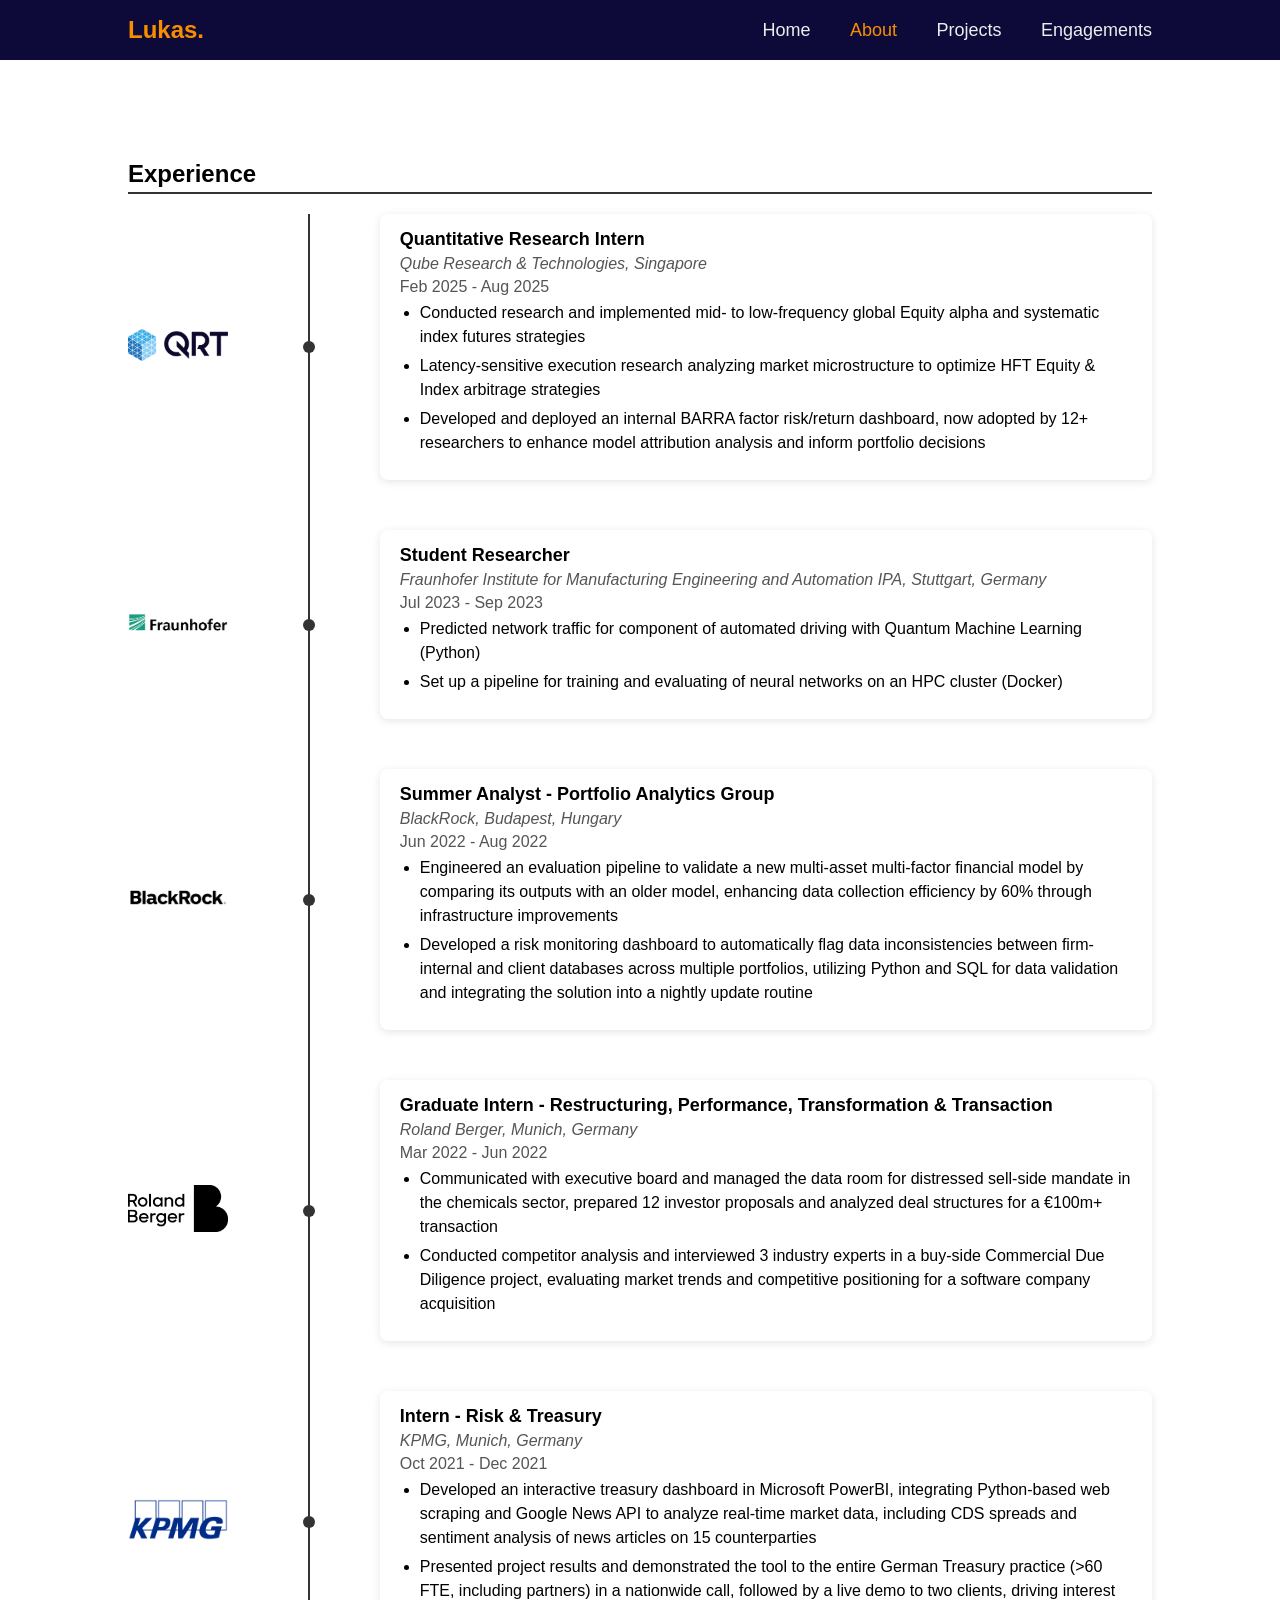
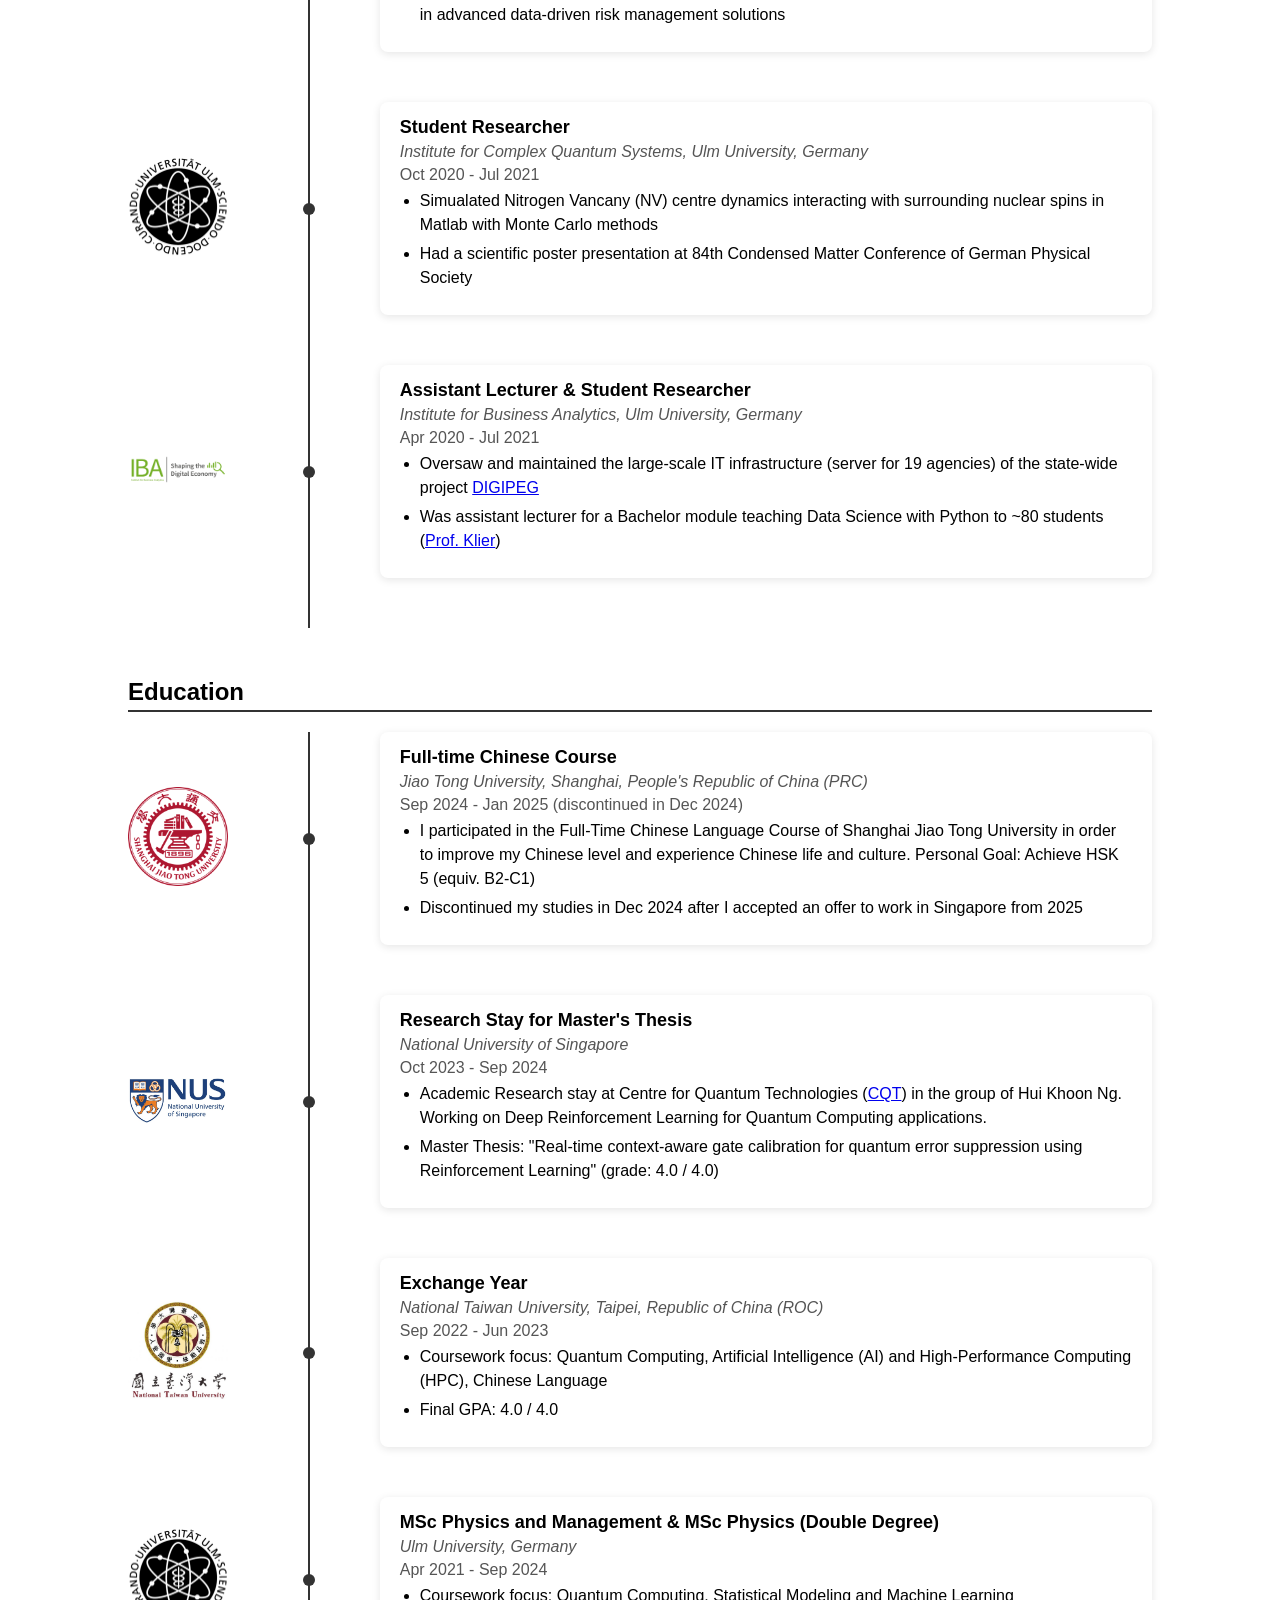
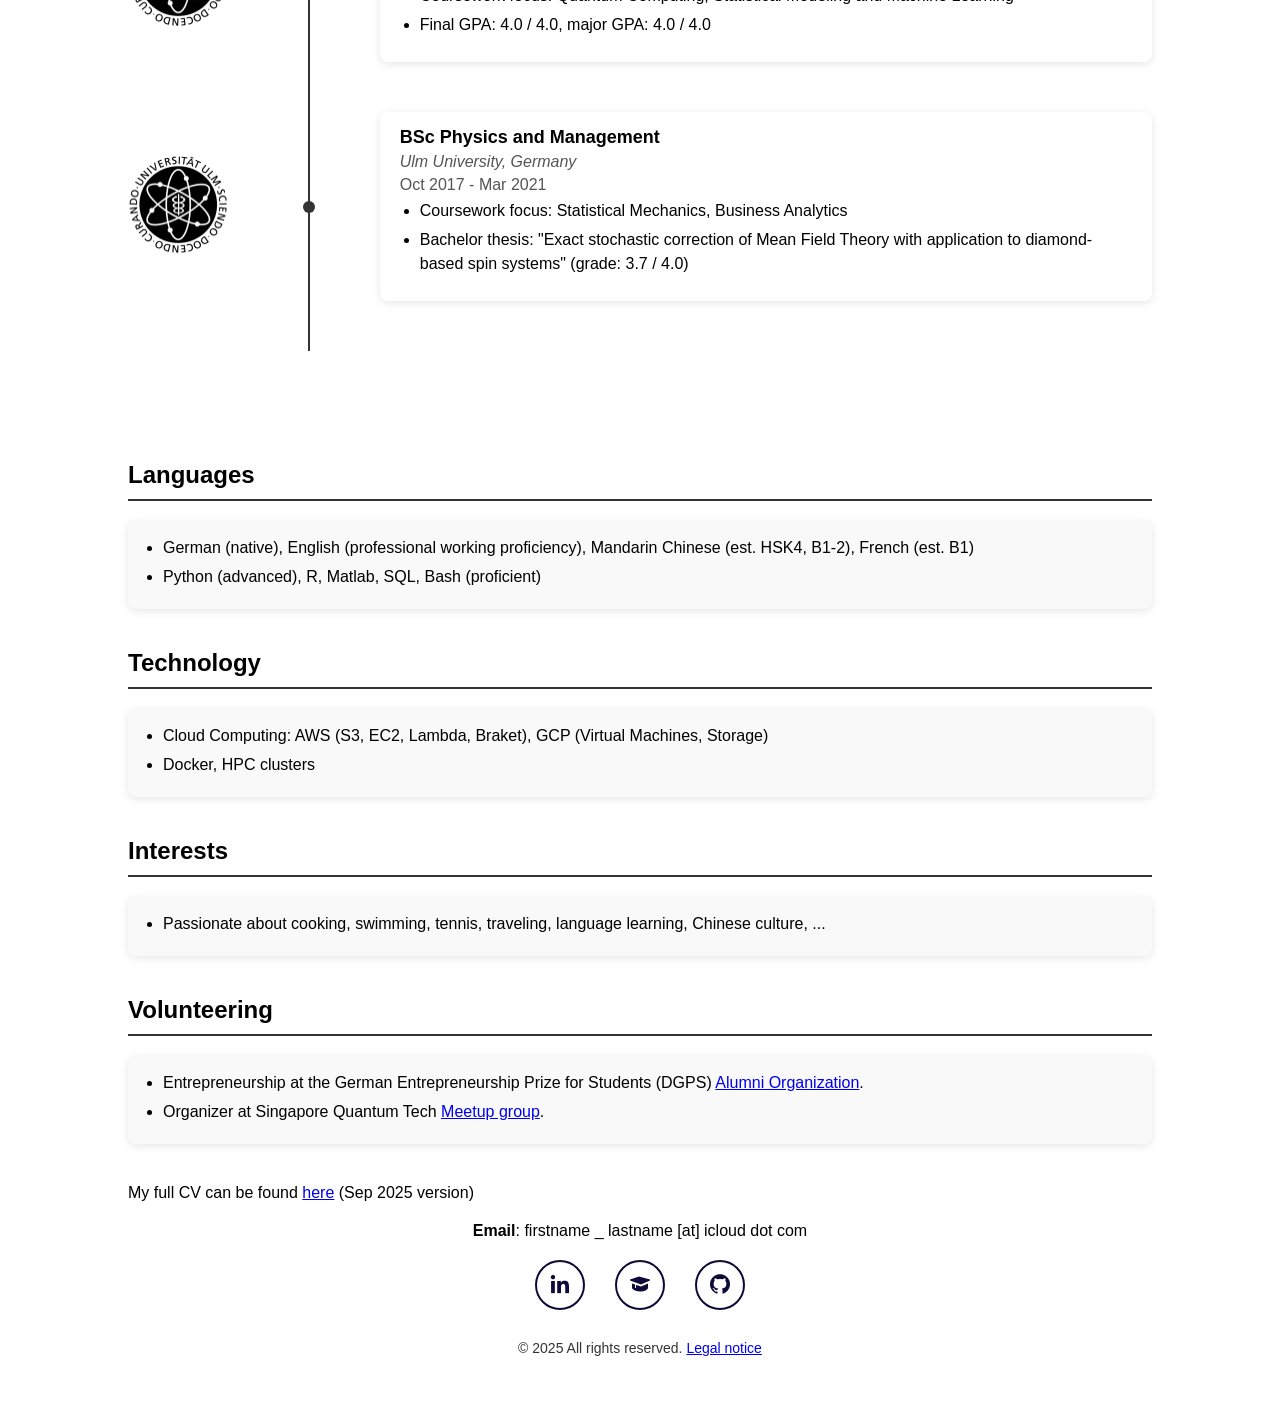
==== commit 0de69917: "Change subpage name from Portfolio to Projects" ====
--- a/about.html
+++ b/about.html
@@ -14,7 +14,7 @@
         <nav class="navbar">
             <a href="index.html">Home</a>
             <a href="about.html" class="active">About</a>
-            <a href="portfolio.html">Portfolio</a>
+            <a href="projects.html">Projects</a>
             <a href="engagements.html">Engagements</a>
         </nav>
     </header>
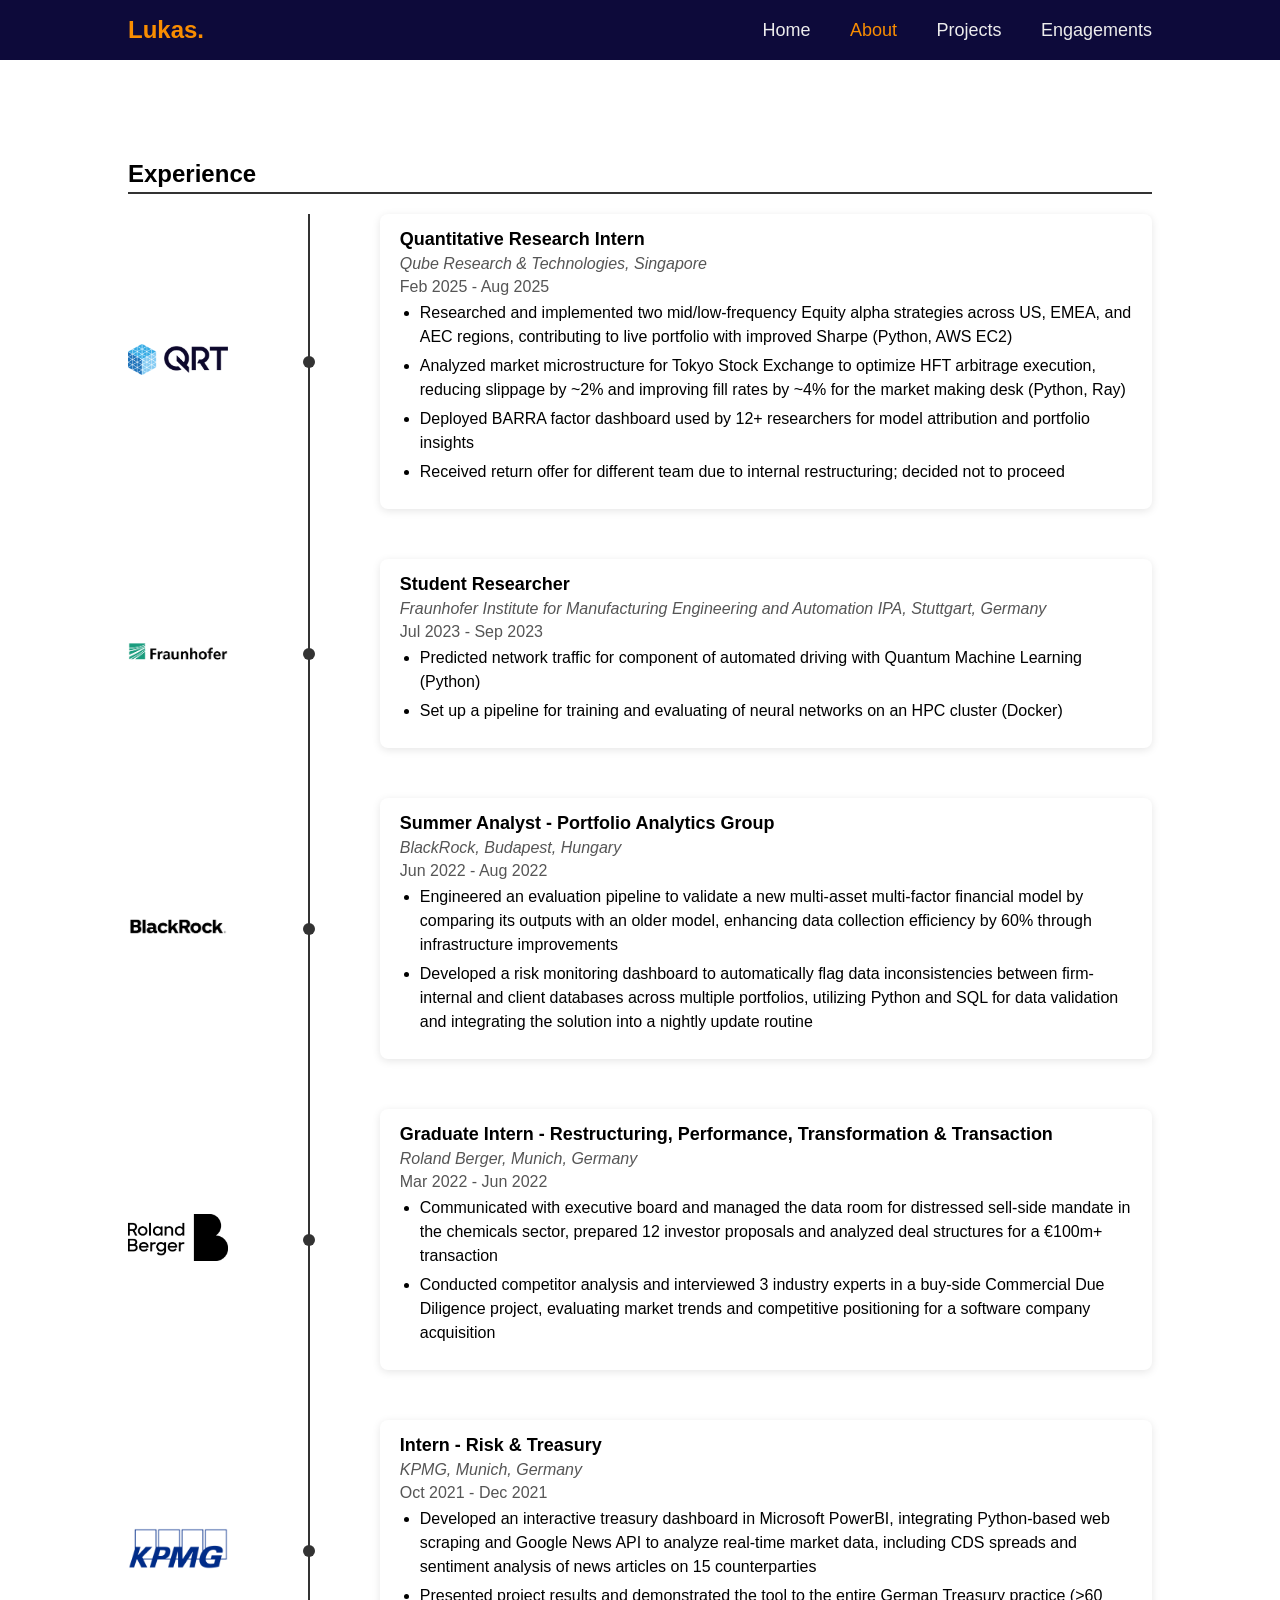
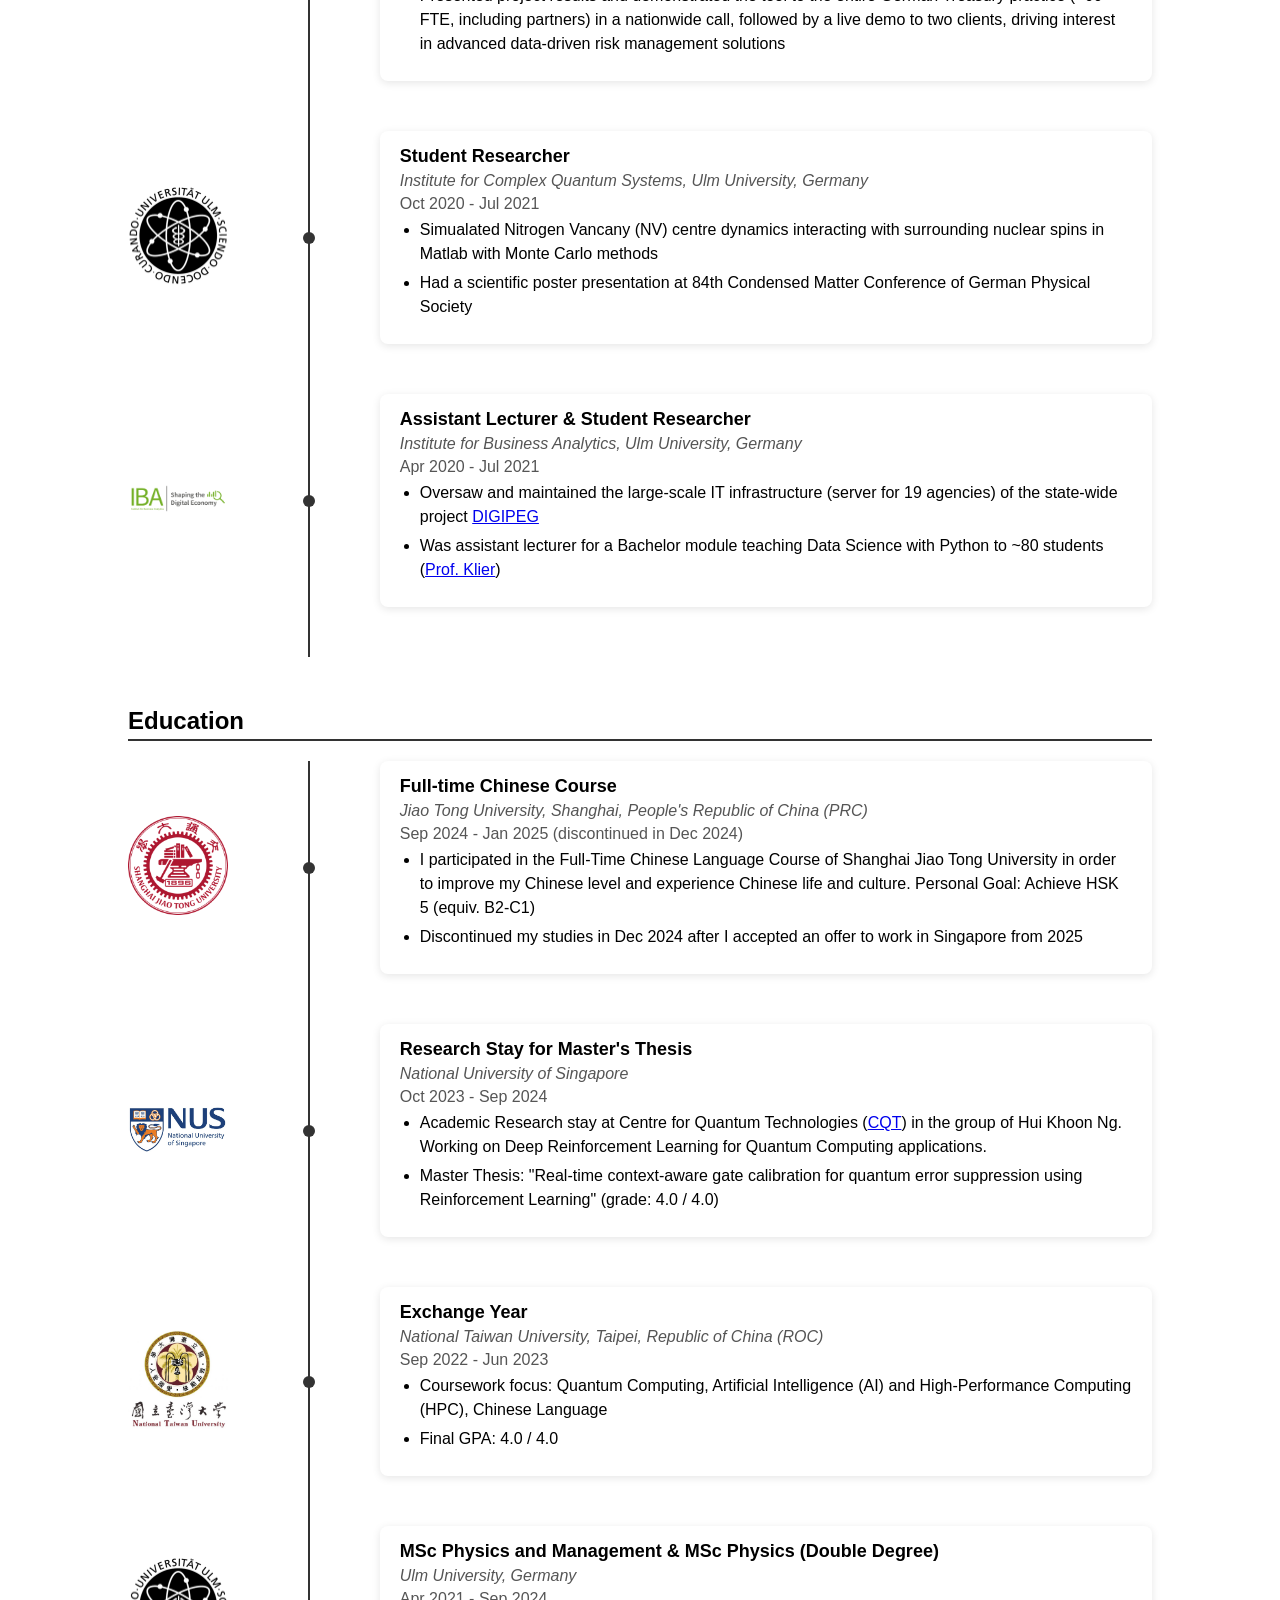
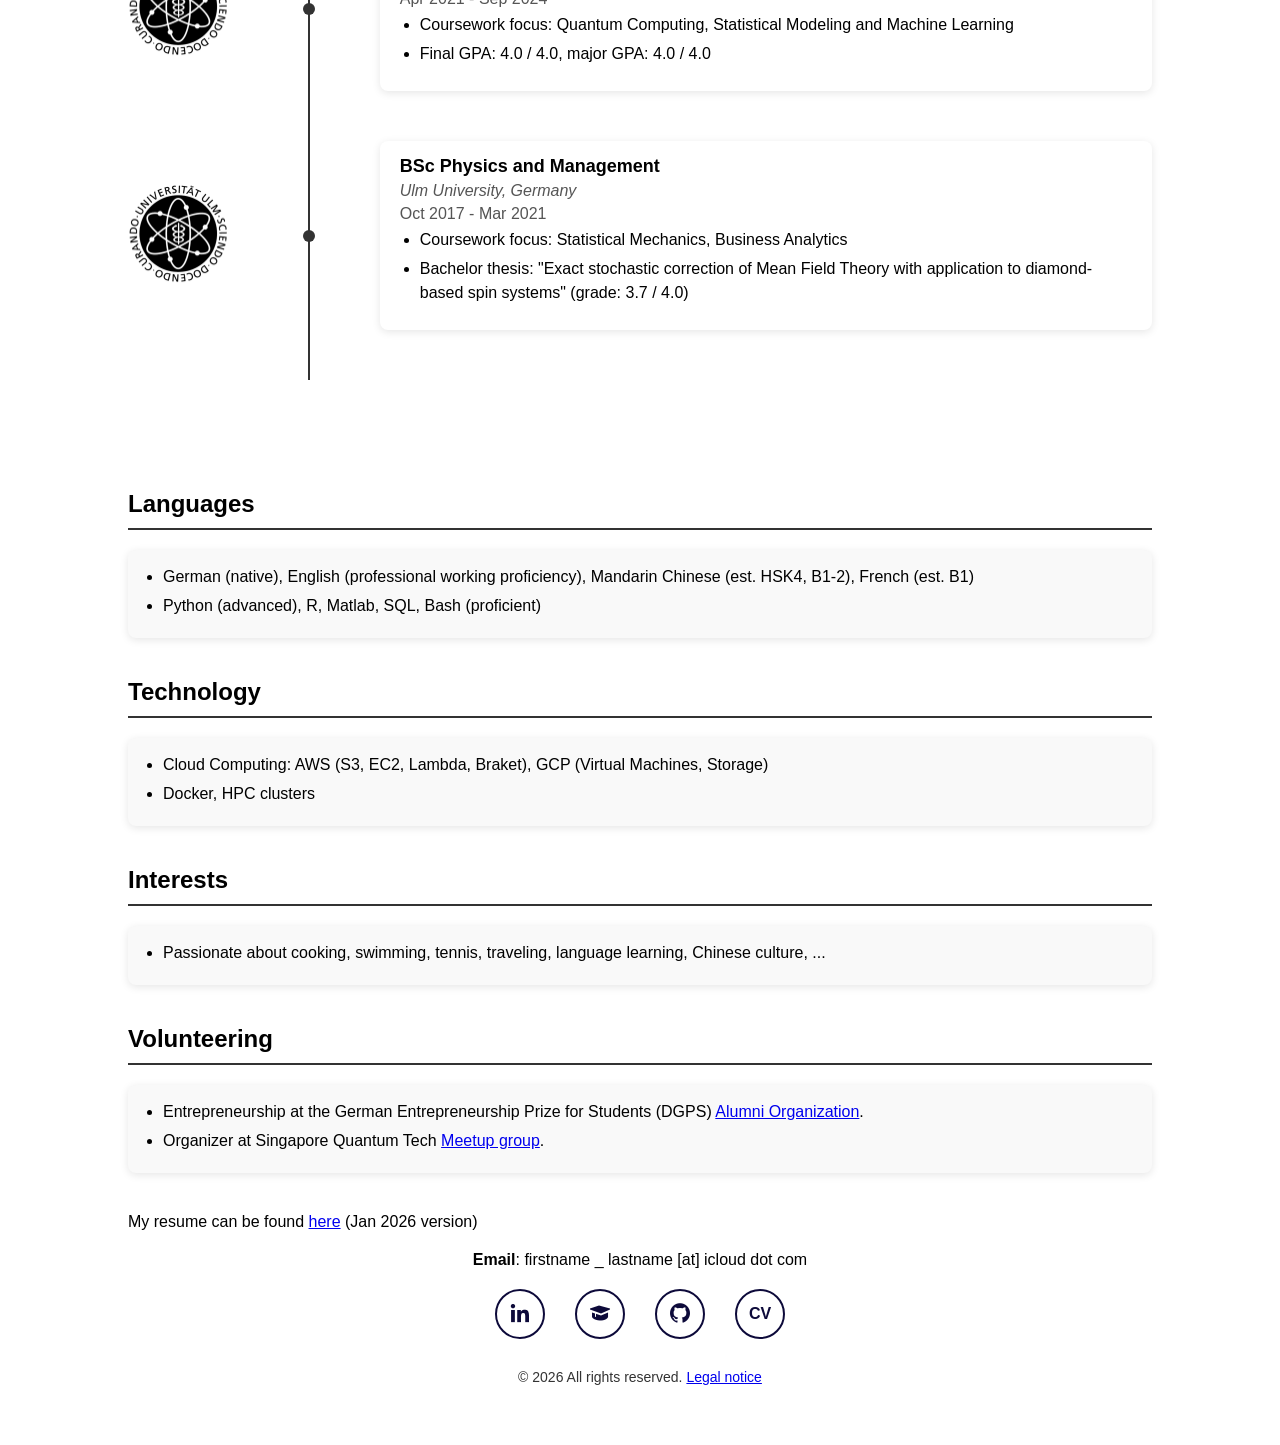
==== commit 231490e0: "Add portfolio slider, CV link, and content updates - Add image slider for fin-dash project with JS n" ====
--- a/about.html
+++ b/about.html
@@ -35,9 +35,10 @@
                         <p><i>Qube Research & Technologies, Singapore</i></p>
                         <p>Feb 2025 - Aug 2025</p>
                         <ul>
-                            <li>Conducted research and implemented mid- to low-frequency global Equity alpha and systematic index futures strategies</li>
-                            <li>Latency-sensitive execution research analyzing market microstructure to optimize HFT Equity & Index arbitrage strategies</li>
-                            <li>Developed and deployed an internal BARRA factor risk/return dashboard, now adopted by 12+ researchers to enhance model attribution analysis and inform portfolio decisions</li>
+                            <li>Researched and implemented two mid/low-frequency Equity alpha strategies across US, EMEA, and AEC regions, contributing to live portfolio with improved Sharpe (Python, AWS EC2)</li>
+                            <li>Analyzed market microstructure for Tokyo Stock Exchange to optimize HFT arbitrage execution, reducing slippage by ~2% and improving fill rates by ~4% for the market making desk (Python, Ray)</li>
+                            <li>Deployed BARRA factor dashboard used by 12+ researchers for model attribution and portfolio insights</li>
+                            <li>Received return offer for different team due to internal restructuring; decided not to proceed</li>
                         </ul>
                     </div>
                 </div>
@@ -279,7 +280,7 @@
         </div>
     </section>
 
-    <p class="full-cv-footer">My full CV can be found <a href="files/cv_voss.pdf" target="_blank">here</a> (Sep 2025 version)</p>
+    <p class="full-cv-footer">My resume can be found <a href="files/cv_voss_research.pdf" target="_blank">here</a> (Jan 2026 version)</p>
     <div class="page-footer-container">
         <div class="email-text">
             <b>Email</b>: firstname _ lastname [at] icloud dot com
@@ -290,8 +291,9 @@
             <!-- <span id="email-icon"></span> -->
             <a href="https://scholar.google.com/citations?user=lIDlyVMAAAAJ&hl=en&oi=ao" target="_blank"><i class='bx bxs-graduation'></i></a>
             <a href="https://github.com/lukasvoss" target="_blank"><i class='bx bxl-github' style='color:#0D0A3A'></i></a>
-        </div>
-        
+            <a href="files/cv_voss_research.pdf" target="_blank"><span class="cv-text">CV</span></a>
+        </div>
+
         <script type="text/javascript">
             // Base64 encoded email address
             const encodedEmail = "bHVrYXNfdm9zc0BpY2xvdWQuY29t";
@@ -303,7 +305,7 @@
             document.getElementById("email-icon").innerHTML = emailLink;
         </script>
         <footer class="site-footer">
-            <p>© 2025 All rights reserved. <a href="legal.html">Legal notice</a></p>
+            <p>© 2026 All rights reserved. <a href="legal.html">Legal notice</a></p>
         </footer>
     </div>
 </body>
--- a/style.css
+++ b/style.css
@@ -17,11 +17,10 @@
 }
 
 .landing-page .home {
-    height: 100vh; /* Ensures the home section takes up the full viewport height */
     display: flex;
     flex-direction: column;
     align-items: center;
-    justify-content: space-between;
+    justify-content: flex-start;
     box-sizing: border-box;
 }
 .header {
@@ -98,6 +97,10 @@
     margin-left: 10vw; /* Adjust this value as needed */
 }
 
+.intro-text p {
+    font-size: 14px;
+}
+
 .what-im-looking-for {
     font-size: 18px;
 }
@@ -126,7 +129,7 @@
 } */
 
 .home-content p {
-    font-size: 20px;
+    font-size: 16px;
     margin: 20px 0 20px;
 }
 
@@ -389,6 +392,7 @@
     font-size: 24px;
     font-weight: bold;
     margin-bottom: 10px;
+    color: #0D0A3A;
 }
 
 .portfolio-entry-content p {
@@ -498,6 +502,50 @@
     color: #0D0A3A; /* Ensure color remains consistent */
 }
 
+.social-icons .cv-text {
+    font-size: 16px;
+    font-weight: 700;
+}
+
+/* ===== Portfolio Slider ===== */
+.portfolio-slider {
+    position: relative;
+    width: 100%;
+    max-width: 420px;
+    overflow: hidden;
+    border-radius: 10px;
+}
+
+.portfolio-slider img {
+    width: 100%;
+    display: none;
+}
+
+.portfolio-slider img.active {
+    display: block;
+}
+
+.slider-btn {
+    position: absolute;
+    top: 50%;
+    transform: translateY(-50%);
+    background: rgba(0,0,0,0.5);
+    color: white;
+    border: none;
+    padding: 8px 12px;
+    cursor: pointer;
+    border-radius: 50%;
+    font-size: 16px;
+    z-index: 10;
+}
+
+.slider-btn:hover {
+    background: rgba(0,0,0,0.7);
+}
+
+.slider-btn.prev { left: 10px; }
+.slider-btn.next { right: 10px; }
+
 /* ===== Tablet Adjustments (min-width: 769px and max-width: 1024px) ===== */
 @media screen and (min-width: 769px) and (max-width: 1024px) {
     /* 1. Block-style (left-aligned) text for subpages */
@@ -639,4 +687,37 @@
         padding: 0 10px;
     }
 
+    .portfolio-slider {
+        position: relative;
+        width: 100%;
+        max-width: 420px;
+        overflow: hidden;
+        border-radius: 10px;
+    }
+
+    .portfolio-slider img {
+        width: 100%;
+        display: none;
+        transition: opacity 0.4s ease;
+    }
+
+    .portfolio-slider img.active {
+        display: block;
+    }
+
+    .slider-btn {
+        position: absolute;
+        top: 50%;
+        transform: translateY(-50%);
+        background: rgba(0,0,0,0.5);
+        color: white;
+        border: none;
+        padding: 6px 10px;
+        cursor: pointer;
+        border-radius: 50%;
+    }
+
+    .slider-btn.prev { left: 8px; }
+    .slider-btn.next { right: 8px; }
+
 }
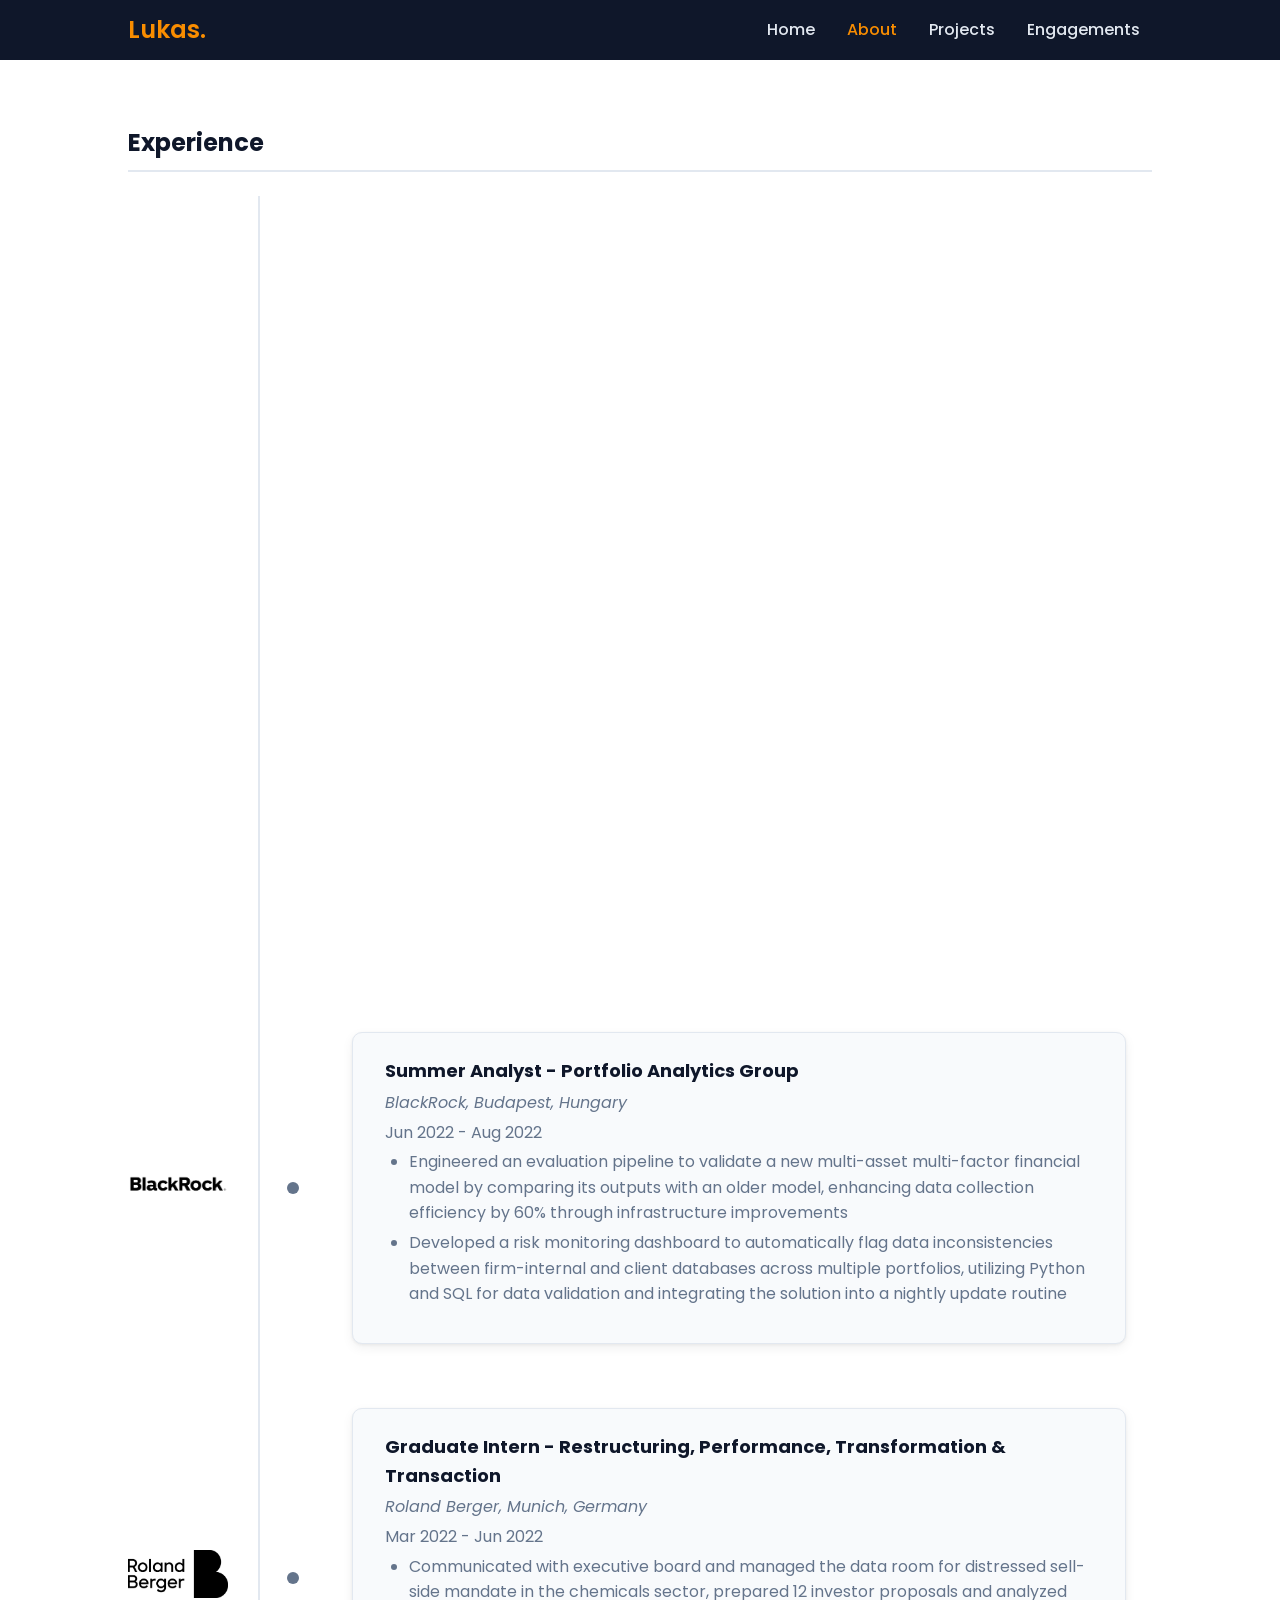
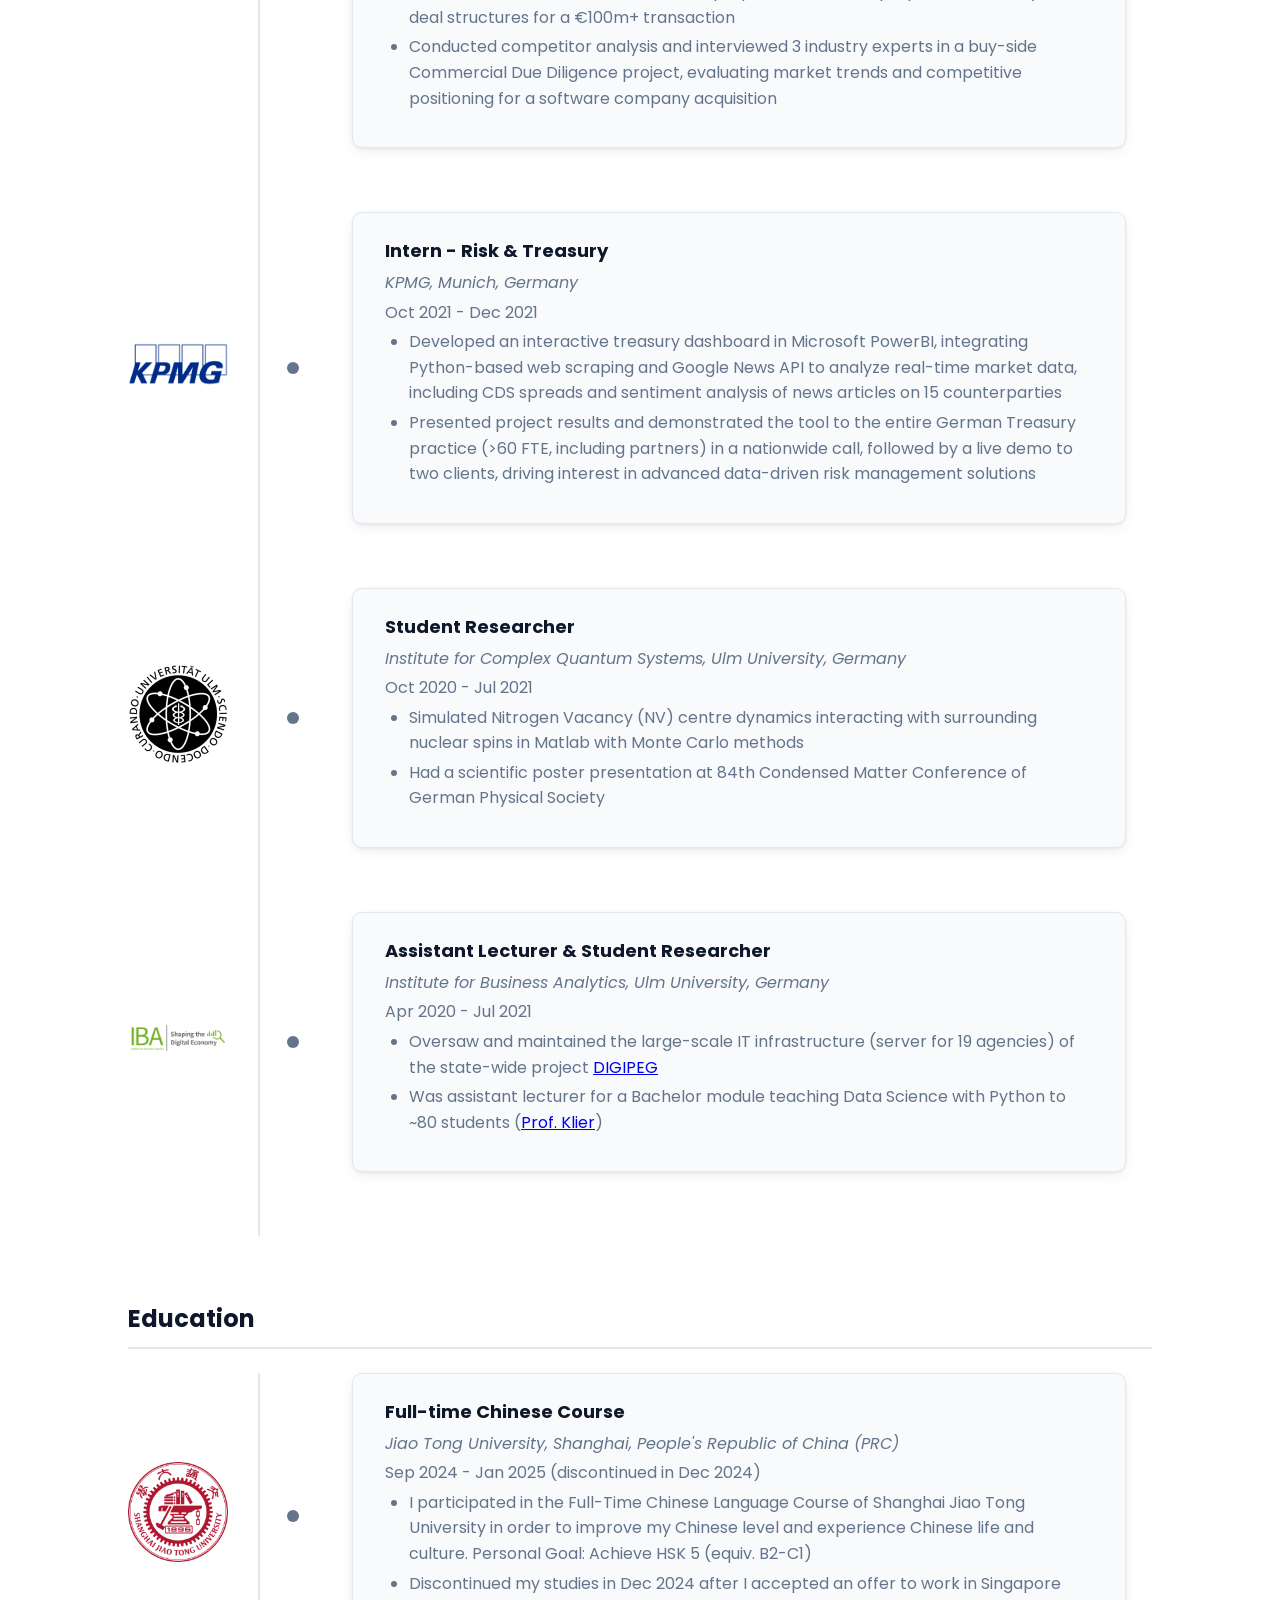
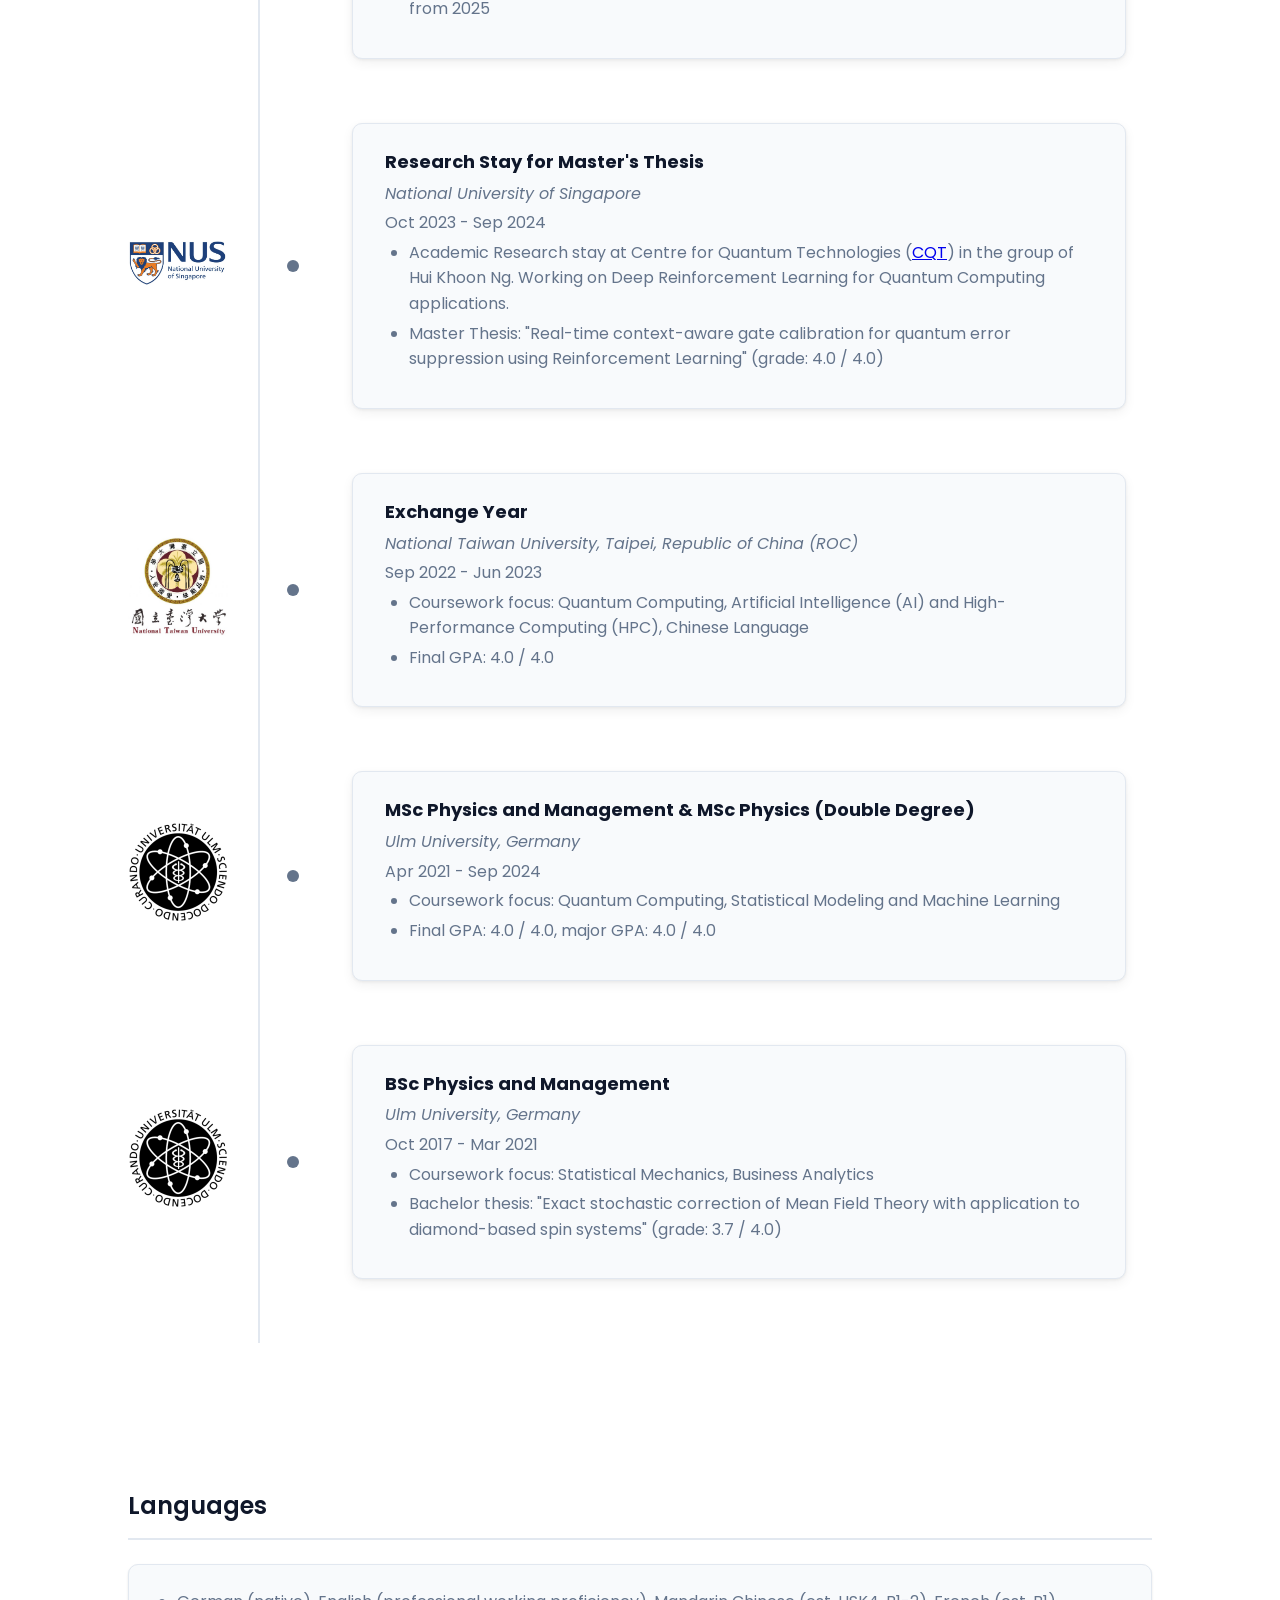
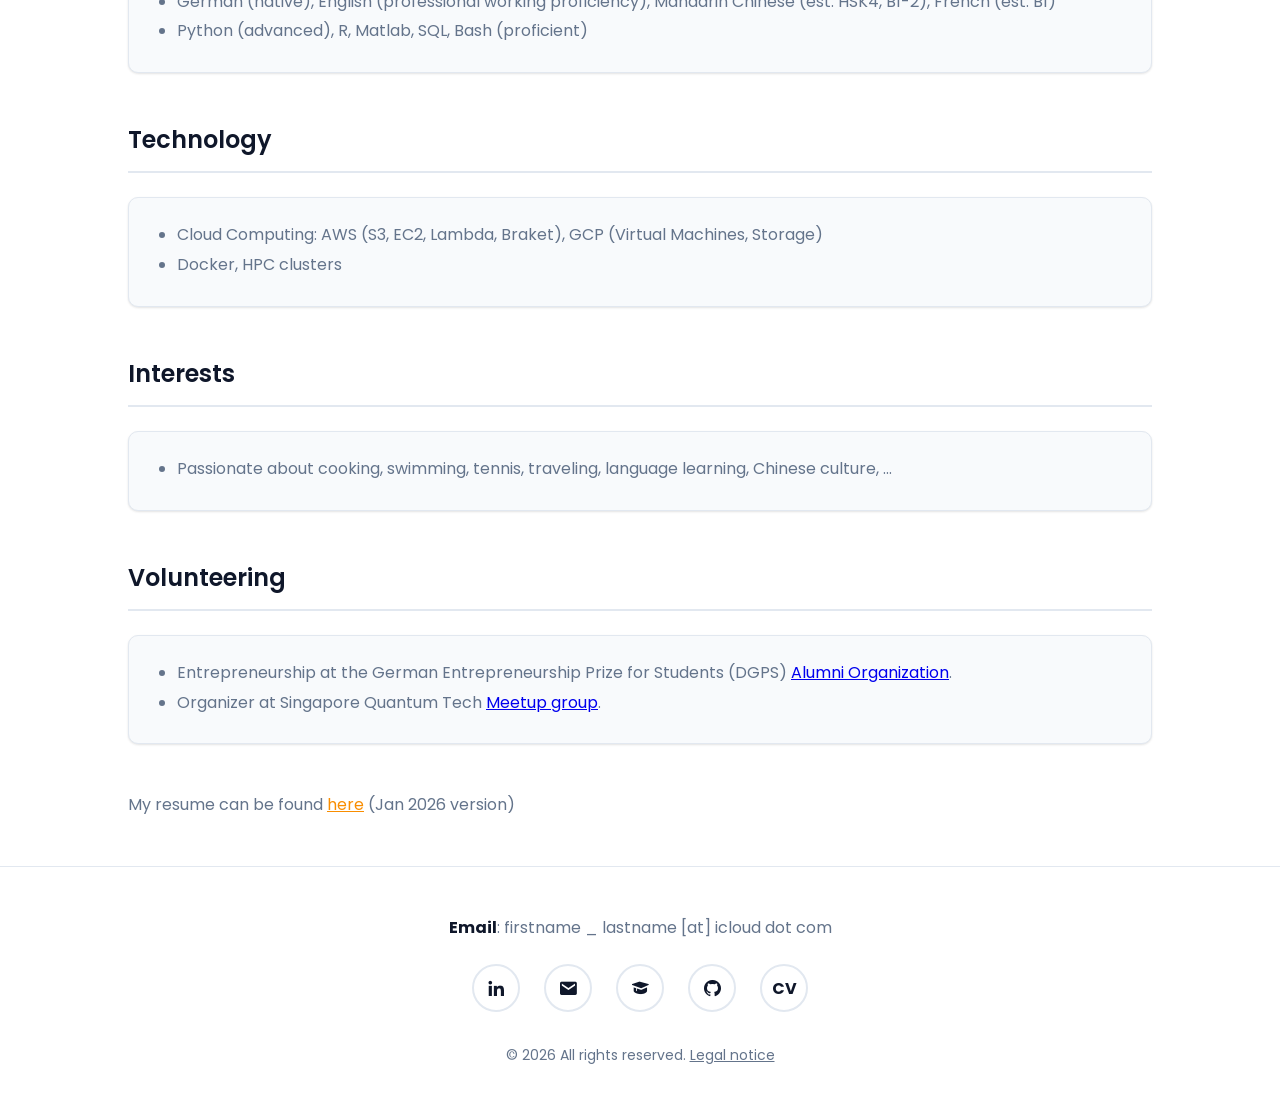
==== commit d8202268: "Modernize website: CSS overhaul, dark mode, accessibility, bug fixes - Fix broken HTML structure in " ====
--- a/about.html
+++ b/about.html
@@ -1,17 +1,33 @@
 <!DOCTYPE html>
 <html lang="en">
-    <head>
-        <meta charset="UTF-8">
-        <meta name="viewport" content="width=device-width, initial-scale=1.0">
-        <title>About - Lukas Voss</title>
-        <link rel="stylesheet" href="style.css"> <!-- Link to your CSS file -->
-        <link rel="icon" href="images/favicon.png" type="image/png"> <!-- Favicon for .png format -->
-        <link href='https://unpkg.com/boxicons@2.1.4/css/boxicons.min.css' rel='stylesheet'>
-    </head>
+<head>
+    <meta charset="UTF-8">
+    <meta name="viewport" content="width=device-width, initial-scale=1.0">
+    <meta name="description" content="About Lukas Voss - Professional experience at QRT, BlackRock, Roland Berger. Education in Physics from Ulm University, NUS, and NTU Taiwan.">
+    <meta property="og:title" content="About - Lukas Voss">
+    <meta property="og:description" content="Professional experience and education of Lukas Voss - Quantitative Researcher.">
+    <meta property="og:image" content="https://lukasvoss.com/images/personal_picture_cqt_optimized.jpg">
+    <meta property="og:url" content="https://lukasvoss.com/about.html">
+    <meta property="og:type" content="website">
+    <meta name="twitter:card" content="summary_large_image">
+    <meta name="view-transition" content="same-origin">
+    <title>About - Lukas Voss</title>
+    <link rel="preconnect" href="https://fonts.googleapis.com">
+    <link rel="preconnect" href="https://fonts.gstatic.com" crossorigin>
+    <link href="https://fonts.googleapis.com/css2?family=Poppins:wght@400;500;600;700&display=swap" rel="stylesheet">
+    <link rel="stylesheet" href="style.css">
+    <link rel="icon" href="images/favicon.png" type="image/png">
+    <link href='https://unpkg.com/boxicons@2.1.4/css/boxicons.min.css' rel='stylesheet'>
+</head>
 <body>
+    <a href="#main-content" class="skip-link">Skip to content</a>
+
     <header class="header">
         <a href="index.html" class="logo">Lukas.</a>
-        <nav class="navbar">
+        <button class="menu-toggle" aria-label="Toggle navigation menu">
+            <i class='bx bx-menu'></i>
+        </button>
+        <nav class="navbar" role="navigation" aria-label="Main navigation">
             <a href="index.html">Home</a>
             <a href="about.html" class="active">About</a>
             <a href="projects.html">Projects</a>
@@ -19,294 +35,290 @@
         </nav>
     </header>
 
-    <section class="about">
-        <!-- Professional Experience Section -->
-        <div class="cv-section">
-            <h3>Experience</h3>
-            <div class="timeline">
-                <!-- Experience Entry 1 -->
-                <div class="timeline-entry">
-                    <div class="timeline-logo">
-                        <img src="images/qrt_logo.png" alt="Company Logo">
-                    </div>
-                    <div class="timeline-bubble"></div>
-                    <div class="timeline-content">
-                        <h4>Quantitative Research Intern</h4>
-                        <p><i>Qube Research & Technologies, Singapore</i></p>
-                        <p>Feb 2025 - Aug 2025</p>
-                        <ul>
-                            <li>Researched and implemented two mid/low-frequency Equity alpha strategies across US, EMEA, and AEC regions, contributing to live portfolio with improved Sharpe (Python, AWS EC2)</li>
-                            <li>Analyzed market microstructure for Tokyo Stock Exchange to optimize HFT arbitrage execution, reducing slippage by ~2% and improving fill rates by ~4% for the market making desk (Python, Ray)</li>
-                            <li>Deployed BARRA factor dashboard used by 12+ researchers for model attribution and portfolio insights</li>
-                            <li>Received return offer for different team due to internal restructuring; decided not to proceed</li>
-                        </ul>
+    <main id="main-content">
+        <section class="about">
+            <div class="cv-section">
+                <h3>Experience</h3>
+                <div class="timeline">
+                    <div class="timeline-entry">
+                        <div class="timeline-logo">
+                            <img src="images/qrt_logo.png" alt="Qube Research & Technologies logo" loading="lazy">
+                        </div>
+                        <div class="timeline-bubble"></div>
+                        <div class="timeline-content">
+                            <h4>Quantitative Research Intern</h4>
+                            <p><i>Qube Research & Technologies, Singapore</i></p>
+                            <p>Feb 2025 - Aug 2025</p>
+                            <ul>
+                                <li>Researched and implemented two mid/low-frequency Equity alpha strategies across US, EMEA, and AEC regions, contributing to live portfolio with improved Sharpe (Python, AWS EC2)</li>
+                                <li>Analyzed market microstructure for Tokyo Stock Exchange to optimize HFT arbitrage execution, reducing slippage by ~2% and improving fill rates by ~4% for the market making desk (Python, Ray)</li>
+                                <li>Deployed BARRA factor dashboard used by 12+ researchers for model attribution and portfolio insights</li>
+                                <li>Received return offer for different team due to internal restructuring; decided not to proceed</li>
+                            </ul>
+                        </div>
+                    </div>
+
+                    <div class="timeline-entry">
+                        <div class="timeline-logo">
+                            <img src="images/fraunhofer-vector-logo.png" alt="Fraunhofer IPA logo" loading="lazy">
+                        </div>
+                        <div class="timeline-bubble"></div>
+                        <div class="timeline-content">
+                            <h4>Student Researcher</h4>
+                            <p><i>Fraunhofer Institute for Manufacturing Engineering and Automation IPA, Stuttgart, Germany</i></p>
+                            <p>Jul 2023 - Sep 2023</p>
+                            <ul>
+                                <li>Predicted network traffic for component of automated driving with Quantum Machine Learning (Python)</li>
+                                <li>Set up a pipeline for training and evaluating of neural networks on an HPC cluster (Docker)</li>
+                            </ul>
+                        </div>
+                    </div>
+
+                    <div class="timeline-entry">
+                        <div class="timeline-logo">
+                            <img src="images/BlackRock_logo.png" alt="BlackRock logo" loading="lazy">
+                        </div>
+                        <div class="timeline-bubble"></div>
+                        <div class="timeline-content">
+                            <h4>Summer Analyst - Portfolio Analytics Group</h4>
+                            <p><i>BlackRock, Budapest, Hungary</i></p>
+                            <p>Jun 2022 - Aug 2022</p>
+                            <ul>
+                                <li>Engineered an evaluation pipeline to validate a new multi-asset multi-factor financial model by comparing its outputs with an older model, enhancing data collection efficiency by 60% through infrastructure improvements</li>
+                                <li>Developed a risk monitoring dashboard to automatically flag data inconsistencies between firm-internal and client databases across multiple portfolios, utilizing Python and SQL for data validation and integrating the solution into a nightly update routine</li>
+                            </ul>
+                        </div>
+                    </div>
+
+                    <div class="timeline-entry">
+                        <div class="timeline-logo">
+                            <img src="images/roland_berger_logo.jpeg" alt="Roland Berger logo" loading="lazy">
+                        </div>
+                        <div class="timeline-bubble"></div>
+                        <div class="timeline-content">
+                            <h4>Graduate Intern - Restructuring, Performance, Transformation & Transaction</h4>
+                            <p><i>Roland Berger, Munich, Germany</i></p>
+                            <p>Mar 2022 - Jun 2022</p>
+                            <ul>
+                                <li>Communicated with executive board and managed the data room for distressed sell-side mandate in the chemicals sector, prepared 12 investor proposals and analyzed deal structures for a &euro;100m+ transaction</li>
+                                <li>Conducted competitor analysis and interviewed 3 industry experts in a buy-side Commercial Due Diligence project, evaluating market trends and competitive positioning for a software company acquisition</li>
+                            </ul>
+                        </div>
+                    </div>
+
+                    <div class="timeline-entry">
+                        <div class="timeline-logo">
+                            <img src="images/KPMG_logo.png" alt="KPMG logo" loading="lazy">
+                        </div>
+                        <div class="timeline-bubble"></div>
+                        <div class="timeline-content">
+                            <h4>Intern - Risk & Treasury</h4>
+                            <p><i>KPMG, Munich, Germany</i></p>
+                            <p>Oct 2021 - Dec 2021</p>
+                            <ul>
+                                <li>Developed an interactive treasury dashboard in Microsoft PowerBI, integrating Python-based web scraping and Google News API to analyze real-time market data, including CDS spreads and sentiment analysis of news articles on 15 counterparties</li>
+                                <li>Presented project results and demonstrated the tool to the entire German Treasury practice (&gt;60 FTE, including partners) in a nationwide call, followed by a live demo to two clients, driving interest in advanced data-driven risk management solutions</li>
+                            </ul>
+                        </div>
+                    </div>
+
+                    <div class="timeline-entry">
+                        <div class="timeline-logo">
+                            <img src="images/uni_ulm_logo.jpg" alt="Ulm University logo" loading="lazy">
+                        </div>
+                        <div class="timeline-bubble"></div>
+                        <div class="timeline-content">
+                            <h4>Student Researcher</h4>
+                            <p><i>Institute for Complex Quantum Systems, Ulm University, Germany</i></p>
+                            <p>Oct 2020 - Jul 2021</p>
+                            <ul>
+                                <li>Simulated Nitrogen Vacancy (NV) centre dynamics interacting with surrounding nuclear spins in Matlab with Monte Carlo methods</li>
+                                <li>Had a scientific poster presentation at 84th Condensed Matter Conference of German Physical Society</li>
+                            </ul>
+                        </div>
+                    </div>
+
+                    <div class="timeline-entry">
+                        <div class="timeline-logo">
+                            <img src="images/IBA_logo.png" alt="Institute for Business Analytics logo" loading="lazy">
+                        </div>
+                        <div class="timeline-bubble"></div>
+                        <div class="timeline-content">
+                            <h4>Assistant Lecturer & Student Researcher</h4>
+                            <p><i>Institute for Business Analytics, Ulm University, Germany</i></p>
+                            <p>Apr 2020 - Jul 2021</p>
+                            <ul>
+                                <li>Oversaw and maintained the large-scale IT infrastructure (server for 19 agencies) of the state-wide project <a href="https://wm.baden-wuerttemberg.de/de/service/presse-und-oeffentlichkeitsarbeit/pressemitteilung/pid/wirtschaftsministerium-foerdert-innovatives-digitales-und-bundesweit-einzigartiges-projekt-digipeg/" title="DIGIPEG project">DIGIPEG</a></li>
+                                <li>Was assistant lecturer for a Bachelor module teaching Data Science with Python to ~80 students (<a href="https://www.uni-ulm.de/mawi/iba/institut/team/mathias-klier/" title="Prof. Klier profile">Prof. Klier</a>)</li>
+                            </ul>
+                        </div>
                     </div>
                 </div>
-    
-
-                <div class="timeline-entry">
-                    <div class="timeline-logo">
-                        <img src="images/fraunhofer-vector-logo.png" alt="Company Logo">
-                    </div>
-                    <div class="timeline-bubble"></div>
-                    <div class="timeline-content">
-                        <h4>Student Researcher</h4>
-                        <p><i>Fraunhofer Institute for Manufacturing Engineering and Automation IPA, Stuttgart, Germany</i></p>
-                        <p>Jul 2023 - Sep 2023</p>
-                        <ul>
-                            <li>Predicted network traffic for component of automated driving with Quantum Machine Learning (Python)</li>
-                            <li>Set up a pipeline for training and evaluating of neural networks on an HPC cluster (Docker)</li>
-                        </ul>
+            </div>
+
+            <div class="cv-section">
+                <h3>Education</h3>
+                <div class="timeline">
+                    <div class="timeline-entry">
+                        <div class="timeline-logo">
+                            <img src="images/Sjtu-logo-standard-red.png" alt="Shanghai Jiao Tong University logo" loading="lazy">
+                        </div>
+                        <div class="timeline-bubble"></div>
+                        <div class="timeline-content">
+                            <h4>Full-time Chinese Course</h4>
+                            <p><i>Jiao Tong University, Shanghai, People's Republic of China (PRC)</i></p>
+                            <p>Sep 2024 - Jan 2025 (discontinued in Dec 2024)</p>
+                            <ul>
+                                <li>I participated in the Full-Time Chinese Language Course of Shanghai Jiao Tong University in order to improve my Chinese level and experience Chinese life and culture. Personal Goal: Achieve HSK 5 (equiv. B2-C1)</li>
+                                <li>Discontinued my studies in Dec 2024 after I accepted an offer to work in Singapore from 2025</li>
+                            </ul>
+                        </div>
+                    </div>
+
+                    <div class="timeline-entry">
+                        <div class="timeline-logo">
+                            <img src="images/nus_logo.jpg" alt="National University of Singapore logo" loading="lazy">
+                        </div>
+                        <div class="timeline-bubble"></div>
+                        <div class="timeline-content">
+                            <h4>Research Stay for Master's Thesis</h4>
+                            <p><i>National University of Singapore</i></p>
+                            <p>Oct 2023 - Sep 2024</p>
+                            <ul>
+                                <li>Academic Research stay at Centre for Quantum Technologies (<a href="https://www.quantumlah.org" target="_blank">CQT</a>) in the group of Hui Khoon Ng. Working on Deep Reinforcement Learning for Quantum Computing applications.</li>
+                                <li>Master Thesis: "Real-time context-aware gate calibration for quantum error suppression using Reinforcement Learning" (grade: 4.0 / 4.0)</li>
+                            </ul>
+                        </div>
+                    </div>
+
+                    <div class="timeline-entry">
+                        <div class="timeline-logo">
+                            <img src="images/national-taiwan-university_logo.jpg" alt="National Taiwan University logo" loading="lazy">
+                        </div>
+                        <div class="timeline-bubble"></div>
+                        <div class="timeline-content">
+                            <h4>Exchange Year</h4>
+                            <p><i>National Taiwan University, Taipei, Republic of China (ROC)</i></p>
+                            <p>Sep 2022 - Jun 2023</p>
+                            <ul>
+                                <li>Coursework focus: Quantum Computing, Artificial Intelligence (AI) and High-Performance Computing (HPC), Chinese Language</li>
+                                <li>Final GPA: 4.0 / 4.0</li>
+                            </ul>
+                        </div>
+                    </div>
+
+                    <div class="timeline-entry">
+                        <div class="timeline-logo">
+                            <img src="images/uni_ulm_logo.jpg" alt="Ulm University logo" loading="lazy">
+                        </div>
+                        <div class="timeline-bubble"></div>
+                        <div class="timeline-content">
+                            <h4>MSc Physics and Management & MSc Physics (Double Degree)</h4>
+                            <p><i>Ulm University, Germany</i></p>
+                            <p>Apr 2021 - Sep 2024</p>
+                            <ul>
+                                <li>Coursework focus: Quantum Computing, Statistical Modeling and Machine Learning</li>
+                                <li>Final GPA: 4.0 / 4.0, major GPA: 4.0 / 4.0</li>
+                            </ul>
+                        </div>
+                    </div>
+
+                    <div class="timeline-entry">
+                        <div class="timeline-logo">
+                            <img src="images/uni_ulm_logo.jpg" alt="Ulm University logo" loading="lazy">
+                        </div>
+                        <div class="timeline-bubble"></div>
+                        <div class="timeline-content">
+                            <h4>BSc Physics and Management</h4>
+                            <p><i>Ulm University, Germany</i></p>
+                            <p>Oct 2017 - Mar 2021</p>
+                            <ul>
+                                <li>Coursework focus: Statistical Mechanics, Business Analytics</li>
+                                <li>Bachelor thesis: "Exact stochastic correction of Mean Field Theory with application to diamond-based spin systems" (grade: 3.7 / 4.0)</li>
+                            </ul>
+                        </div>
                     </div>
                 </div>
-    
-                <!-- Experience Entry 2 -->
-                <div class="timeline-entry">
-                    <div class="timeline-logo">
-                        <img src="images/BlackRock_logo.png" alt="Company Logo">
-                    </div>
-                    <div class="timeline-bubble"></div>
-                    <div class="timeline-content">
-                        <h4>Summer Analyst - Portfolio Analytics Group</h4>
-                        <p><i>BlackRock, Budapest, Hungary</i></p>
-                        <p>Jun 2022 - Aug 2022</p>
-                        <ul>
-                            <li>Engineered an evaluation pipeline to validate a new multi-asset multi-factor financial model by comparing its outputs with an older model, enhancing data collection efficiency by 60% through infrastructure improvements</li>
-                            <li>Developed a risk monitoring dashboard to automatically flag data inconsistencies between firm-internal and client databases across multiple portfolios, utilizing Python and SQL for data validation and integrating the solution into a nightly update routine</li>
-                        </ul>
-                    </div>
-                </div>
-                <!-- Experience Entry 3 -->
-                <div class="timeline-entry">
-                    <div class="timeline-logo">
-                        <img src="images/roland_berger_logo.jpeg" alt="Company Logo">
-                    </div>
-                    <div class="timeline-bubble"></div>
-                    <div class="timeline-content">
-                        <h4>Graduate Intern - Restructuring, Performance, Transformation & Transaction</h4>
-                        <p><i>Roland Berger, Munich, Germany</i></p>
-                        <p>Mar 2022 - Jun 2022</p>
-                        <ul>
-                            <li>Communicated with executive board and managed the data room for distressed sell-side mandate in the chemicals sector, prepared 12 investor proposals and analyzed deal structures for a €100m+ transaction</li>
-                            <li>Conducted competitor analysis and interviewed 3 industry experts in a buy-side Commercial Due Diligence project, evaluating market trends and competitive positioning for a software company acquisition</li>
-                        </ul>
-                    </div>
-                </div>
-                <!-- Experience Entry 4 -->
-                <div class="timeline-entry">
-                    <div class="timeline-logo">
-                        <img src="images/KPMG_logo.png" alt="Company Logo">
-                    </div>
-                    <div class="timeline-bubble"></div>
-                    <div class="timeline-content">
-                        <h4>Intern - Risk & Treasury</h4>
-                        <p><i>KPMG, Munich, Germany</i></p>
-                        <p>Oct 2021 - Dec 2021</p>
-                        <ul>
-                            <li>Developed an interactive treasury dashboard in Microsoft PowerBI, integrating Python-based web scraping and Google News API to analyze real-time market data, including CDS spreads and sentiment analysis of news articles on 15 counterparties</li>
-                            <li>Presented project results and demonstrated the tool to the entire German Treasury practice (>60 FTE, including partners) in a nationwide call, followed by a live demo to two clients, driving interest in advanced data-driven risk management solutions</li>
-                        </ul>
-                    </div>
-                </div>
-                <!-- Experience Entry 5 -->
-                <div class="timeline-entry">
-                    <div class="timeline-logo">
-                        <img src="images/uni_ulm_logo.jpg" alt="Company Logo">
-                    </div>
-                    <div class="timeline-bubble"></div>
-                    <div class="timeline-content">
-                        <h4>Student Researcher</h4>
-                        <p><i>Institute for Complex Quantum Systems, Ulm University, Germany</i></p>
-                        <p>Oct 2020 - Jul 2021</p>
-                        <ul>
-                            <li>Simualated Nitrogen Vancany (NV) centre dynamics interacting with surrounding nuclear spins in Matlab with Monte Carlo methods</li>
-                            <li>Had a scientific poster presentation at 84th Condensed Matter Conference of German Physical Society </li>
-                        </ul>
-                    </div>
-                </div>
-                <!-- Experience Entry 5 -->
-                <div class="timeline-entry">
-                    <div class="timeline-logo">
-                        <img src="images/IBA_logo.png" alt="Company Logo">
-                    </div>
-                    <div class="timeline-bubble"></div>
-                    <div class="timeline-content">
-                        <h4>Assistant Lecturer & Student Researcher</h4>
-                        <p><i>Institute for Business Analytics, Ulm University, Germany</i></p>
-                        <p>Apr 2020 - Jul 2021</p>
-                        <ul>
-                            <li>Oversaw and maintained the large-scale IT infrastructure (server for 19 agencies) of the state-wide project <a href="https://wm.baden-wuerttemberg.de/de/service/presse-und-oeffentlichkeitsarbeit/pressemitteilung/pid/wirtschaftsministerium-foerdert-innovatives-digitales-und-bundesweit-einzigartiges-projekt-digipeg/" title="Go to Example.com">DIGIPEG</a></li>
-                            <li>Was assistant lecturer for a Bachelor module teaching Data Science with Python to ~80 students (<a href="https://www.uni-ulm.de/mawi/iba/institut/team/mathias-klier/" title="Go to Example.com">Prof. Klier</a>)</li>
-                        </ul>
-                    </div>
-                </div>
-            </div>
-        </div>
-        
-        <!-- Education Section -->
-        <div class="cv-section">
-            <h3>Education</h3>
-            <div class="timeline">
-                <!-- Education Entry 2 -->
-                <div class="timeline-entry">
-                    <div class="timeline-logo">
-                        <img src="images/Sjtu-logo-standard-red.png" alt="University Logo">
-                    </div>
-                    <div class="timeline-bubble"></div> <!-- Bubble on the line -->
-                    <div class="timeline-content">
-                        <h4>Full-time Chinese Course</h4>
-                        <p><i>Jiao Tong University, Shanghai, People's Republic of China (PRC)</i></p>
-                        <p>Sep 2024 - Jan 2025 (discontinued in Dec 2024)</p>
-                        <ul>
-                            <li>I participated in the Full-Time Chinese Language Course of Shanghai Jiao Tong University in order to improve my Chinese level and experience Chinese life and culture. Personal Goal: Achieve HSK 5 (equiv. B2-C1)</li>
-                            <li>Discontinued my studies in Dec 2024 after I accepted an offer to work in Singapore from 2025</li>
-                        </ul>
-                    </div>
-                </div>
-                <div class="timeline-entry">
-                    <div class="timeline-logo">
-                        <img src="images/nus_logo.jpg" alt="University Logo">
-                    </div>
-                    <div class="timeline-bubble"></div>
-                    <div class="timeline-content">
-                        <h4>Research Stay for Master's Thesis</h4>
-                        <p><i>National University of Singapore</i></p>
-                        <p>Oct 2023 - Sep 2024</p>
-                        <ul>    
-                            <li>Academic Research stay at Centre for Quantum Technologies (<a href="https://www.quantumlah.org" target="_blank">CQT</a>) in the group of Hui Khoon Ng. Working on Deep Reinforcement Learning for Quantum Computing applications.</li>
-                            <li>Master Thesis: "Real-time context-aware gate calibration for quantum error suppression using Reinforcement Learning" (grade: 4.0 / 4.0) </li>
-                        </ul>
-                    </div>
-                </div>
-                <div class="timeline-entry">
-                    <div class="timeline-logo">
-                        <img src="images/national-taiwan-university_logo.jpg" alt="University Logo">
-                    </div>
-                    <div class="timeline-bubble"></div>
-                    <div class="timeline-content">
-                        <h4>Exchange Year</h4>
-                        <p><i>National Taiwan University, Taipei, Republic of China (ROC)</i></p>
-                        <p>Sep 2022 - Jun 2023</p>
-                        <ul>
-                            <li>Coursework focus: Quantum Computing, Artificial Intelligence (AI) and High-Performance Computing (HPC), Chinese Language</li>
-                            <li>Final GPA: 4.0 / 4.0</li>
-                        </ul>
-                    </div>
-                </div>
-                <div class="timeline-entry">
-                    <div class="timeline-logo">
-                        <img src="images/uni_ulm_logo.jpg" alt="University Logo">
-                    </div>
-                    <div class="timeline-bubble"></div>
-                    <div class="timeline-content">
-                        <h4>MSc Physics and Management & MSc Physics (Double Degree)</h4>
-                        <p><i>Ulm University, Germany</i></p>
-                        <p>Apr 2021 - Sep 2024</p>
-                        <ul>
-                            <li>Coursework focus: Quantum Computing, Statistical Modeling and Machine Learning</li>
-                            <li>Final GPA: 4.0 / 4.0, major GPA: 4.0 / 4.0</li>
-                        </ul>
-                    </div>
-                </div>
-                <div class="timeline-entry">
-                    <div class="timeline-logo">
-                        <img src="images/uni_ulm_logo.jpg" alt="University Logo">
-                    </div>
-                    <div class="timeline-bubble"></div>
-                    <div class="timeline-content">
-                        <h4>BSc Physics and Management</h4>
-                        <p><i>Ulm University, Germany</i></p>
-                        <p>Oct 2017 - Mar 2021</p>
-                        <ul>
-                            <li>Coursework focus: Statistical Mechanics, Business Analytics</li>
-                            <li>Bachelor thesis: "Exact stochastic correction of Mean Field Theory with application to diamond-based spin systems" (grade: 3.7 / 4.0)</li>
-                        </ul>
-                    </div>
-                </div>
-            </div>
-        </div>
-
-    </section>
-
-    <!-- Add new sections for Languages, Interests, and Volunteering -->
-    <section class="about-section">
-        <div class="section-header">
-            <h3>Languages</h3>
-            <hr>
-        </div>
-        <div class="section-content">
-            <ul class="cv-list">
-                <li>German (native), English (professional working proficiency), Mandarin Chinese (est. HSK4, B1-2), French (est. B1)</li>
-                <li>Python (advanced), R, Matlab, SQL, Bash (proficient)</li>
-            </ul>
-        </div>
-    </section>
-
-    <section class="about-section">
-        <div class="section-header">
-            <h3>Technology</h3>
-            <hr>
-        </div>
-        <div class="section-content">
-            <ul class="cv-list">
-                <li>Cloud Computing: AWS (S3, EC2, Lambda, Braket), GCP (Virtual Machines, Storage)</li>
-                <li>Docker, HPC clusters</li>
-            </ul>
-        </div>
-    </section>
-
-    <section class="about-section">
-        <div class="section-header">
-            <h3>Interests</h3>
-            <hr>
-        </div>
-        <div class="section-content">
-            <ul class="cv-list">
-                <li>Passionate about cooking, swimming, tennis, traveling, language learning, Chinese culture, ...</li>
-            </ul>
-        </div>
-    </section>
-
-    <section class="about-section">
-        <div class="section-header">
-            <h3>Volunteering</h3>
-            <hr>
-        </div>
-        <div class="section-content">
-            <ul class="cv-list">
-                <li>Entrepreneurship at the German Entrepreneurship Prize for Students (DGPS) <a href="https://dgps-alumni.de" target="_blank">Alumni Organization</a>.</li>
-                <li>Organizer at Singapore Quantum Tech <a href="https://www.meetup.com/singapore-quantum-computing-meetup/" target="_blank">Meetup group</a>.</li>
-          </ul>
-        </div>
-    </section>
-
-    <p class="full-cv-footer">My resume can be found <a href="files/cv_voss_research.pdf" target="_blank">here</a> (Jan 2026 version)</p>
+            </div>
+        </section>
+
+        <section class="about-section">
+            <div class="section-header">
+                <h3>Languages</h3>
+                <hr>
+            </div>
+            <div class="section-content">
+                <ul class="cv-list">
+                    <li>German (native), English (professional working proficiency), Mandarin Chinese (est. HSK4, B1-2), French (est. B1)</li>
+                    <li>Python (advanced), R, Matlab, SQL, Bash (proficient)</li>
+                </ul>
+            </div>
+        </section>
+
+        <section class="about-section">
+            <div class="section-header">
+                <h3>Technology</h3>
+                <hr>
+            </div>
+            <div class="section-content">
+                <ul class="cv-list">
+                    <li>Cloud Computing: AWS (S3, EC2, Lambda, Braket), GCP (Virtual Machines, Storage)</li>
+                    <li>Docker, HPC clusters</li>
+                </ul>
+            </div>
+        </section>
+
+        <section class="about-section">
+            <div class="section-header">
+                <h3>Interests</h3>
+                <hr>
+            </div>
+            <div class="section-content">
+                <ul class="cv-list">
+                    <li>Passionate about cooking, swimming, tennis, traveling, language learning, Chinese culture, ...</li>
+                </ul>
+            </div>
+        </section>
+
+        <section class="about-section">
+            <div class="section-header">
+                <h3>Volunteering</h3>
+                <hr>
+            </div>
+            <div class="section-content">
+                <ul class="cv-list">
+                    <li>Entrepreneurship at the German Entrepreneurship Prize for Students (DGPS) <a href="https://dgps-alumni.de" target="_blank">Alumni Organization</a>.</li>
+                    <li>Organizer at Singapore Quantum Tech <a href="https://www.meetup.com/singapore-quantum-computing-meetup/" target="_blank">Meetup group</a>.</li>
+                </ul>
+            </div>
+        </section>
+
+        <p class="full-cv-footer">My resume can be found <a href="files/cv_voss_research.pdf" target="_blank">here</a> (Jan 2026 version)</p>
+    </main>
+
     <div class="page-footer-container">
         <div class="email-text">
             <b>Email</b>: firstname _ lastname [at] icloud dot com
         </div>
         <div class="social-icons">
-            <a href="https://www.linkedin.com/in/lukasvoss/" target="_blank"><i class='bx bxl-linkedin'></i></a>
-            <!-- Placeholder for the email link -->
-            <!-- <span id="email-icon"></span> -->
-            <a href="https://scholar.google.com/citations?user=lIDlyVMAAAAJ&hl=en&oi=ao" target="_blank"><i class='bx bxs-graduation'></i></a>
-            <a href="https://github.com/lukasvoss" target="_blank"><i class='bx bxl-github' style='color:#0D0A3A'></i></a>
-            <a href="files/cv_voss_research.pdf" target="_blank"><span class="cv-text">CV</span></a>
+            <a href="https://www.linkedin.com/in/lukasvoss/" target="_blank" aria-label="LinkedIn profile"><i class='bx bxl-linkedin'></i></a>
+            <span id="email-icon"></span>
+            <a href="https://scholar.google.com/citations?user=lIDlyVMAAAAJ&hl=en&oi=ao" target="_blank" aria-label="Google Scholar profile"><i class='bx bxs-graduation'></i></a>
+            <a href="https://github.com/lukasvoss" target="_blank" aria-label="GitHub profile"><i class='bx bxl-github'></i></a>
+            <a href="files/cv_voss_research.pdf" target="_blank" aria-label="Download CV"><span class="cv-text">CV</span></a>
         </div>
 
         <script type="text/javascript">
-            // Base64 encoded email address
             const encodedEmail = "bHVrYXNfdm9zc0BpY2xvdWQuY29t";
-            // Decode the email address
             const decodedEmail = atob(encodedEmail);
-            // Create the mailto link with an envelope icon
-            const emailLink = `<a href="mailto:${decodedEmail}"><i class='bx bxs-envelope'></i></a>`;
-            // Insert the email icon into the social icons
+            const emailLink = `<a href="mailto:${decodedEmail}" aria-label="Send email"><i class='bx bxs-envelope'></i></a>`;
             document.getElementById("email-icon").innerHTML = emailLink;
         </script>
         <footer class="site-footer">
-            <p>© 2026 All rights reserved. <a href="legal.html">Legal notice</a></p>
+            <p>&copy; 2026 All rights reserved. <a href="legal.html">Legal notice</a></p>
         </footer>
     </div>
+
+    <script src="js/menu-toggle.js"></script>
 </body>
-</html>+</html>
--- a/style.css
+++ b/style.css
@@ -1,510 +1,511 @@
-* {
+/* ===== Design Tokens ===== */
+:root {
+    /* Colors */
+    --color-bg: #ffffff;
+    --color-surface: #f8fafc;
+    --color-text: #0f172a;
+    --color-text-muted: #64748b;
+    --color-accent: rgb(249, 141, 0);
+    --color-nav-bg: #0f172a;
+    --color-nav-text: #e2e8f0;
+    --color-border: #e2e8f0;
+    --color-shadow: rgba(0, 0, 0, 0.06);
+    --color-shadow-hover: rgba(0, 0, 0, 0.1);
+
+    /* Typography */
+    --font-family: 'Poppins', system-ui, -apple-system, sans-serif;
+    --font-xs: clamp(0.75rem, 0.7rem + 0.25vw, 0.875rem);
+    --font-sm: clamp(0.875rem, 0.8rem + 0.35vw, 1rem);
+    --font-base: clamp(1rem, 0.9rem + 0.5vw, 1.125rem);
+    --font-lg: clamp(1.25rem, 1.1rem + 0.75vw, 1.5rem);
+    --font-xl: clamp(1.5rem, 1.2rem + 1.5vw, 2.25rem);
+
+    /* Spacing */
+    --space-1: 0.25rem;
+    --space-2: 0.5rem;
+    --space-3: 0.75rem;
+    --space-4: 1rem;
+    --space-5: 1.5rem;
+    --space-6: 2rem;
+    --space-8: 3rem;
+    --space-10: 4rem;
+    --space-12: 5rem;
+    --space-16: 8rem;
+
+    /* Layout */
+    --content-padding: 10%;
+    --max-content-width: 1200px;
+    --header-height: 60px;
+
+    /* Transitions */
+    --transition-fast: 0.2s ease;
+    --transition-base: 0.3s ease;
+
+    /* Shadows */
+    --shadow-sm: 0 1px 3px var(--color-shadow), 0 1px 2px var(--color-shadow);
+    --shadow-md: 0 1px 3px var(--color-shadow), 0 4px 12px var(--color-shadow);
+    --shadow-lg: 0 4px 6px var(--color-shadow), 0 10px 24px var(--color-shadow-hover);
+
+    /* Border radius */
+    --radius-sm: 6px;
+    --radius-md: 10px;
+    --radius-lg: 16px;
+}
+
+/* ===== Dark Mode ===== */
+@media (prefers-color-scheme: dark) {
+    :root {
+        --color-bg: #0f172a;
+        --color-surface: #1e293b;
+        --color-text: #e2e8f0;
+        --color-text-muted: #94a3b8;
+        --color-nav-bg: #020617;
+        --color-border: #334155;
+        --color-shadow: rgba(0, 0, 0, 0.3);
+        --color-shadow-hover: rgba(0, 0, 0, 0.4);
+    }
+
+    img {
+        filter: brightness(0.92);
+    }
+
+    .social-icons a {
+        border-color: var(--color-border);
+        color: var(--color-text) !important;
+    }
+
+    .timeline-bubble {
+        background-color: var(--color-text-muted);
+    }
+
+    .timeline:before {
+        background-color: var(--color-border);
+    }
+}
+
+/* ===== Reset & Base ===== */
+*,
+*::before,
+*::after {
     margin: 0;
     padding: 0;
     box-sizing: border-box;
-    font-family: 'Poppins', sans-serif;
-}
-
-.body {
-    background: #ffffff;
-}
-
-.landing-page {
-    min-height: 100vh;
-    overflow-y: scroll;  /*  Forces a vertical scrollbar, even if not needed */
-    display: flex;
-    flex-direction: column;
-}
-
-.landing-page .home {
-    display: flex;
-    flex-direction: column;
-    align-items: center;
-    justify-content: flex-start;
-    box-sizing: border-box;
-}
+}
+
+html {
+    scroll-behavior: smooth;
+}
+
+body {
+    font-family: var(--font-family);
+    background: var(--color-bg);
+    color: var(--color-text);
+    line-height: 1.6;
+    -webkit-font-smoothing: antialiased;
+    -moz-osx-font-smoothing: grayscale;
+}
+
+/* ===== Skip Link (Accessibility) ===== */
+.skip-link {
+    position: absolute;
+    top: -100%;
+    left: var(--space-4);
+    background: var(--color-accent);
+    color: #fff;
+    padding: var(--space-2) var(--space-4);
+    border-radius: var(--radius-sm);
+    z-index: 200;
+    font-weight: 600;
+    text-decoration: none;
+}
+
+.skip-link:focus {
+    top: var(--space-2);
+}
+
+/* ===== View Transitions ===== */
+@view-transition {
+    navigation: auto;
+}
+
+::view-transition-old(root) {
+    animation: fade-out 0.2s ease;
+}
+
+::view-transition-new(root) {
+    animation: fade-in 0.2s ease;
+}
+
+@keyframes fade-out {
+    from { opacity: 1; }
+    to { opacity: 0; }
+}
+
+@keyframes fade-in {
+    from { opacity: 0; }
+    to { opacity: 1; }
+}
+
+/* ===== Header ===== */
 .header {
     position: fixed;
     top: 0;
     left: 0;
     width: 100%;
-    height: 60px; /* Define the height of the navigation bar */
-    padding: 20px 10%;
-    background: #0D0A3A;
+    height: var(--header-height);
+    padding: 0 var(--content-padding);
+    background: var(--color-nav-bg);
+    backdrop-filter: blur(12px);
+    -webkit-backdrop-filter: blur(12px);
     display: flex;
     justify-content: space-between;
     align-items: center;
     z-index: 100;
 }
 
-.intro-list {
-    padding-left: 20px;
-    padding-top: 20px; /* adjust value as you like */
-}
-.intro-list li {
-  margin-bottom: 12px;   /* space between bullets */
-}
-
-.about, .portfolio {
-    padding: 60px 10%; /* Ensure all content stays within the header borders */
-    margin-top: 100px;
-    max-width: 100%; /* Make sure content doesn’t overflow */
+.logo {
+    color: var(--color-accent);
+    font-size: var(--font-lg);
+    text-decoration: none;
+    font-weight: 600;
+}
+
+.navbar {
+    display: flex;
+    gap: var(--space-2);
+    align-items: center;
+}
+
+.navbar a {
+    font-size: var(--font-sm);
+    color: var(--color-nav-text);
+    text-decoration: none;
+    font-weight: 500;
+    padding: var(--space-2) var(--space-3);
+    border-radius: var(--radius-sm);
+    transition: color var(--transition-base), background var(--transition-base);
+}
+
+.navbar a:hover {
+    color: var(--color-accent);
+    background: rgba(255, 255, 255, 0.05);
+}
+
+.navbar a.active {
+    color: var(--color-accent);
+}
+
+/* Mobile menu toggle */
+.menu-toggle {
+    display: none;
+    background: none;
+    border: none;
+    color: var(--color-nav-text);
+    font-size: 1.5rem;
+    cursor: pointer;
+    padding: var(--space-2);
+    line-height: 1;
+}
+
+/* ===== Home / Landing ===== */
+.landing-page {
+    min-height: 100vh;
+    display: flex;
+    flex-direction: column;
+}
+
+.home {
+    flex: 1;
+    display: grid;
+    place-items: center;
+    min-height: 100svh;
+    padding: var(--header-height) var(--content-padding) var(--space-8);
+}
+
+.home-content {
+    max-width: var(--max-content-width);
+    width: 100%;
+    padding-top: var(--space-8);
+}
+
+.home-intro {
+    display: flex;
+    align-items: flex-start;
+    gap: var(--space-8);
+    width: 100%;
 }
 
 .profile-photo {
-    width: 30vw; /* Set the width relative to the viewport width */
-    height: auto; /* Let the height adjust automatically to maintain the aspect ratio */
-    max-width: 600px; /* Set a maximum width to prevent it from getting too large on larger screens */
-    min-width: 180px; /* Set a minimum width to prevent it from getting too small on smaller screens */
-    border-radius: 50%; /* Keep the image circular */
-    object-fit: cover; /* Ensures the image is cropped from the center */
-    overflow: hidden; /* Ensures any overflow is hidden */
-    margin-top: 10px; /* Adds space above the image */
-    margin-bottom: 20px; /* Adds space below the image */
-    display: block; /* Ensure the image aligns properly */
-    margin-left: auto; /* Align the image to the right */
-    /* margin-right: 10px; Space between the image and the text */
-}
-
-.home {
-    flex: 1; /* Takes up the remaining space */
-    height: 300vh;
-    display: flex;
-    align-items: flex-start; /* Align the content at the top of the section */
-    justify-content: center;
-    padding: 0 10%;
-    overflow: hidden;
-}
-
-.home-content {
-    display: flex;
-    flex-direction: row;
-    max-width: 100%; /* Ensures content doesn't overflow */
-    align-items: center; /* Center content horizontally */
-    justify-content: center; /* Center content vertically */
-    margin-top: 0;
-    padding-top: 100px;
-    padding-bottom: 10px;
-    margin-right: 25%; /* Centers the content between the navigation bar's borders */
-}
-
-.home-intro {
-    width: 100%; /* Make sure the parent container is wide enough */
+    width: clamp(180px, 25vw, 400px);
+    height: clamp(180px, 25vw, 400px);
+    border-radius: 50%;
+    object-fit: cover;
+    flex-shrink: 0;
+    box-shadow: var(--shadow-lg);
 }
 
 .intro-text {
-    width: 100%;
-    margin-left: 10vw; /* Adjust this value as needed */
-}
-
-.intro-text p {
-    font-size: 14px;
-}
-
-.what-im-looking-for {
-    font-size: 18px;
-}
-.what-im-looking-for h3 {
-    font-size: 22px; /* Adjust the font size as needed */
-}
-
-.home-content .btn-box {
-    display: flex;
-    justify-content: space-between;
-    color: #0D0A3A;
-    width: 345px;
-    height: 50px;
-}
-
-.home-content h1 {
-    font-size: 36px;
+    flex: 1;
+}
+
+.intro-text h1 {
+    font-size: var(--font-xl);
     font-weight: 700;
     line-height: 1.2;
-}
-
-/* .home-content h3 {
-    font-size: 32px;
-    font-weight: 700;
-    color: #00abf0;
-} */
-
-.home-content p {
-    font-size: 16px;
-    margin: 20px 0 20px;
-}
-
-.logo {
-    color: rgb(249, 141, 0);
-    font-size: 24px;
-    text-decoration: none;
-    font-weight: 600;
-}
-
-.navbar a {
-    font-size: 18px;
-    color: #ededed;
-    text-decoration: none;
-    font-weight: 500;
-    margin-left: 35px;
-    transition: .3s;
-}
-
-.navbar a:hover,
-.navbar a.active {
-    color: rgb(249, 141, 0);
-}
-
-.btn-box a {
-    position: relateive;
-    display: inline-flex;
-    justify-content: center;
-    align-items: center;
-    width: 150px;
-    height: 100%;
-    background: #0D0A3A;
-    border: 2px solid #0D0A3A;
-    border-radius: 8px;
-    font-size: 19px;
-    text-decoration: none;
-    font-weight: 600;
-    letter-spacing: 1px;
-    z-index: 1;
-    overflow: hidden;
-    transition: .5s;
-}
-
-.btn-box a:nth-child(1) {
-    background: transparent;
-    color: #0D0A3A;
-}
-
-.btn-box a:nth-child(1)::before {
-    background: #ffffff;
-}
-
-.btn-box a::before {
-    content: '';
-    position: absolute;
-    top: 0;
-    left: 0;
-    width: 0;
-    height: 100%;
-    background: #0D0A3A;
-    z-index: -1;
-    transition: .5s;
-}
-
-.home-sci {
-    position: absolute;
-    bottom: 40px;
-    width: 100%; 
-    display: flex;
-    /* justify-content: center;  */
-    gap: 30px;
-}
-
-.home-sci a {
-    display: inline-flex;
-    justify-content: center;
-    align-items: center;
-    width: 50px; 
-    height: 50px;
-    background: transparent;
-    border: 2px solid #0D0A3A;
-    border-radius: 50%;
-    color: #0D0A3A;
-    font-size: 24px;
-    text-decoration: none;
-    transition: background 0.3s ease;
-}
-
-.home-sci a:hover {
-    background: rgba(0, 170, 240, 0.1);
+    margin-bottom: var(--space-4);
+}
+
+.intro-text p {
+    font-size: var(--font-sm);
+    color: var(--color-text-muted);
+    line-height: 1.7;
+}
+
+/* Typewriter cursor */
+.typewriter {
+    border-right: 2px solid var(--color-text);
+    animation: blink-cursor 0.75s step-end infinite;
+}
+
+@keyframes blink-cursor {
+    from, to { border-color: transparent; }
+    50% { border-color: var(--color-text); }
+}
+
+/* ===== About / CV ===== */
+.about,
+.portfolio {
+    padding: var(--space-12) var(--content-padding);
+    padding-top: calc(var(--header-height) + var(--space-10));
+    max-width: 100%;
 }
 
 .cv-section {
-    margin-bottom: 50px;
+    margin-bottom: var(--space-10);
 }
 
 .cv-section h3 {
-    font-size: 24px;
-    margin-bottom: 20px;
-    border-bottom: 2px solid #333;
-    padding-bottom: 4px;
-    width: 100%; /* Adjust this to match the width needed */
-}
-
-/* Timeline Styling */
+    font-size: var(--font-lg);
+    margin-bottom: var(--space-5);
+    border-bottom: 2px solid var(--color-border);
+    padding-bottom: var(--space-2);
+}
+
+/* Timeline */
 .timeline {
     position: relative;
     display: flex;
     flex-direction: column;
 }
 
-/* Vertical line connecting bubbles */
 .timeline:before {
     content: '';
     position: absolute;
     top: 0;
     bottom: 0;
-    left: calc(150px + 20px + 10px); /* Center the line between logo and content */
+    left: calc(100px + 20px + 10px);
     width: 2px;
-    background-color: #333;
+    background-color: var(--color-border);
 }
 
 .timeline-entry {
     display: flex;
     align-items: center;
-    justify-content: flex-start; /* Ensure the logo, bubble, and content are aligned horizontally */
-    margin-bottom: 50px;
+    justify-content: flex-start;
+    margin-bottom: var(--space-10);
     position: relative;
 }
 
 .timeline-logo {
-    width: 100px; /* Increased size for the logos */
+    width: 100px;
     height: auto;
-    margin-right: 20px; /* Space between the logo and the bubble */
+    margin-right: var(--space-5);
+    flex-shrink: 0;
 }
 
 .timeline-logo img {
     width: 100%;
     height: auto;
-    border: none; /* Remove the circle border */
+    border: none;
 }
 
 .timeline-bubble {
-    width: 12px; /* Size of the bubble */
+    width: 12px;
     height: 12px;
-    background-color: #333;
+    background-color: var(--color-text-muted);
     border-radius: 50%;
     position: relative;
-    left: 55px; /* Center the line between logo and content */
-    z-index: 1; /* Ensure the bubble is above the line */
-    margin-right: 120px; /* Space between bubble and content */
-}
-
-/* Text box for the timeline content */
+    left: 35px;
+    z-index: 1;
+    margin-right: calc(var(--space-8) + 40px);
+    flex-shrink: 0;
+}
+
 .timeline-content {
-    background-color: #fff;
-    padding: 15px 20px;
-    border-radius: 8px;
-    width: calc(100% - 190px - 40px - 20px); /* Ensure consistent width for content boxes */
-    box-shadow: 0 2px 8px rgba(0, 0, 0, 0.1);
+    background-color: var(--color-surface);
+    padding: var(--space-5) var(--space-6);
+    border-radius: var(--radius-md);
+    width: calc(100% - 190px - 40px - 20px);
+    border: 1px solid var(--color-border);
+    box-shadow: var(--shadow-md);
+    transition: transform var(--transition-fast), box-shadow var(--transition-fast);
+}
+
+.timeline-content:hover {
+    transform: translateY(-2px);
+    box-shadow: var(--shadow-lg);
+}
+
+.timeline-content h4 {
+    margin: 0 0 var(--space-1);
+    font-size: var(--font-base);
+    color: var(--color-text);
+}
+
+.timeline-content p {
+    margin: var(--space-1) 0;
+    font-size: var(--font-sm);
+    color: var(--color-text-muted);
 }
 
 .timeline-content ul {
-    padding-left: 20px; /* Adjust the left padding to align with the content */
-    margin-bottom: 10px; /* Adds space below the list */
+    padding-left: var(--space-5);
+    margin-bottom: var(--space-3);
 }
 
 .timeline-content li {
-    margin-bottom: 5px; /* Adds space between list items */
-    line-height: 1.5; /* Improves readability */
-}
-
-.timeline-content h4 {
-    margin: 0 0 5px;
-    font-size: 18px;
-}
-
-.timeline-content p {
-    margin: 5px 0;
-    font-size: 16px;
-    color: #555;
-}
-
-.cv-list {
-  padding-left: 20px;     /* indent bullets */
-  margin-bottom: 0;
-}
-
-.cv-list li {
-  margin-bottom: 5px;     /* space between bullets */
-  line-height: 1.5;       /* comfortable reading */
-}
-
+    margin-bottom: var(--space-1);
+    line-height: 1.6;
+    font-size: var(--font-sm);
+    color: var(--color-text-muted);
+}
+
+/* About extra sections */
 .about-section {
-    margin-bottom: 40px; /* Space between sections */
-    padding: 0 10%; /* Ensure all content stays within the header borders */
+    margin-bottom: var(--space-8);
+    padding: 0 var(--content-padding);
 }
 
 .section-header {
-    position: relative;
-    margin-bottom: 20px; /* Space between header and content */
+    margin-bottom: var(--space-5);
 }
 
 .section-header h3 {
-    font-size: 24px;
-    font-weight: bold;
-    margin-bottom: 10px;
+    font-size: var(--font-lg);
+    font-weight: 600;
+    margin-bottom: var(--space-3);
 }
 
 .section-header hr {
     border: 0;
     height: 2px;
-    background-color: #333; /* Color of the horizontal line */
-    width: 100%; /* Span the entire page width */
+    background-color: var(--color-border);
 }
 
 .section-content {
-    background-color: #f9f9f9; /* Light background for textbox */
-    padding: 15px;
-    border-radius: 8px;
-    box-shadow: 0 2px 8px rgba(0, 0, 0, 0.1); /* Optional shadow for depth */
-    line-height: 1.5; /* Improves readability */
-}
-
-/* General Portfolio Styling */
+    background-color: var(--color-surface);
+    padding: var(--space-5);
+    border-radius: var(--radius-md);
+    border: 1px solid var(--color-border);
+    box-shadow: var(--shadow-sm);
+    line-height: 1.6;
+    font-size: var(--font-sm);
+    color: var(--color-text-muted);
+}
+
+.cv-list {
+    padding-left: var(--space-5);
+    margin-bottom: 0;
+}
+
+.cv-list li {
+    margin-bottom: var(--space-1);
+    line-height: 1.6;
+}
+
+.full-cv-footer {
+    padding: 0 var(--content-padding);
+    font-size: var(--font-sm);
+    color: var(--color-text-muted);
+    margin-bottom: var(--space-6);
+}
+
+.full-cv-footer a {
+    color: var(--color-accent);
+}
+
+/* ===== Portfolio ===== */
+.portfolio h3 {
+    font-size: var(--font-lg);
+    margin-bottom: var(--space-5);
+    border-bottom: 2px solid var(--color-border);
+    padding-bottom: var(--space-2);
+}
+
 .portfolio-summary {
-    font-size: 16px;
-    color: #555;
-    margin-bottom: 50px;
-    line-height: 1.5; /* Improves readability */
-}
-
-.full-cv-footer {
-    padding: 0 10%;
-}
-
-.portfolio h3 {
-    font-size: 24px;
-    margin-bottom: 20px;
-    border-bottom: 2px solid #333;
-    padding-bottom: 4px;
-    width: 100%; /* Adjust this to match the width needed */
+    font-size: var(--font-sm);
+    color: var(--color-text-muted);
+    margin-bottom: var(--space-10);
+    line-height: 1.7;
 }
 
 .portfolio-entry {
     display: flex;
-    align-items: center;
-    margin-bottom: 50px;
+    align-items: flex-start;
+    margin-bottom: var(--space-10);
+    gap: var(--space-8);
 }
 
 .portfolio-entry img {
-    max-width: 300px; /* Ensures consistent image size across portfolio entries */
-    height: auto; /* Maintains the aspect ratio */
-    margin-right: 40px; /* Consistent spacing between the image and the text */
-    border-radius: 8px;
-    box-shadow: 0 4px 8px rgba(0, 0, 0, 0.1);
+    max-width: 300px;
+    height: auto;
+    border-radius: var(--radius-md);
+    border: 1px solid var(--color-border);
+    box-shadow: var(--shadow-md);
+    transition: transform var(--transition-fast), box-shadow var(--transition-fast);
+    flex-shrink: 0;
+}
+
+.portfolio-entry img:hover {
+    transform: translateY(-2px);
+    box-shadow: var(--shadow-lg);
 }
 
 .portfolio-entry-content h4 {
-    font-size: 24px;
-    font-weight: bold;
-    margin-bottom: 10px;
-    color: #0D0A3A;
+    font-size: var(--font-lg);
+    font-weight: 600;
+    margin-bottom: var(--space-3);
+    color: var(--color-text);
 }
 
 .portfolio-entry-content p {
-    font-size: 16px;
-    color: #555;
-    line-height: 1.5;
-}
-
-/* Indentation for Bullet Points */
+    font-size: var(--font-sm);
+    color: var(--color-text-muted);
+    line-height: 1.7;
+}
+
+.portfolio-entry-content a {
+    color: var(--color-accent);
+    transition: opacity var(--transition-fast);
+}
+
+.portfolio-entry-content a:hover {
+    opacity: 0.8;
+}
+
 .indented-list {
-    padding-left: 40px; /* Increase this value to indent more */
-    margin-left: 30px; /* Optional: You can add margin as well to adjust */
-    color: #555;
-}
-
-/* Specific Styling for Vertical Image in Anki Project */
+    padding-left: var(--space-8);
+    margin-left: var(--space-5);
+    color: var(--color-text-muted);
+    font-size: var(--font-sm);
+}
+
 .large-vertical-image {
-    width: 300px; /* Match this with the width of other images */
-    height: auto; /* Keep the aspect ratio intact */
-    margin-right: 40px; /* Keep consistent spacing */
-    border-radius: 8px;
-    box-shadow: 0 4px 8px rgba(0, 0, 0, 0.1);
-}
-
-.home-sci {
-    display: flex;
-    gap: 20px; /* Space between icons */
-}
-
-.site-footer {
-    text-align: center;
-    font-size: 14px;
-    color: #333;
-    padding-top: 40px; /* Adjust this value as needed */
-    margin-bottom: 40px; /* Adjust this value as needed */
-}
-
-.footer-container {
-    display: flex;
-    flex-direction: column;
-    align-items: center;
-    justify-content: center;
-    width: 100%;
-    position: relative;
-    bottom: 2px; /* Positions the footer slightly above the bottom */
-    left: 0;
-    text-align: center;
-    margin-top: auto;
-    z-index: 10; /* Ensures it doesn't overlap content */
-}
-
-.page-footer-container {
-    display: flex;
-    flex-direction: column;
-    align-items: center; /* Center the content horizontally */
-    justify-content: flex-end; /* Push the footer to the bottom of the page */
-    padding: 20px 0; /* Add some padding to the container */
-    text-align: center; /* Center the text */
-    box-sizing: border-box;
-}
-
-.email-text {
-    font-size: 16px;
-    margin-bottom: 20px;
-    /* font-weight: bold; */
-}
-
-.page-footer-container .social-icons {
-    margin-bottom: 10px; /* Add space between the icons and the footer text */
-}
-
-.page-footer-container .site-footer {
-    font-size: 14px;
-    color: #333;
-}
-
-.site-footer {
-    text-align: center;
-    font-size: 14px;
-    padding-top: 20px; /* Space above the footer text */
-    margin-bottom: 40px; /* Space below the footer */
-}
-
-.social-icons {
-    display: flex;
-    justify-content: center;
-    gap: 30px;
-    background-color: rgba(255, 255, 255, 0.8); /* Temporary light background for visibility */
-}
-
-.social-icons a {
-    display: inline-flex;
-    justify-content: center;
-    align-items: center;
-    width: 50px;
-    height: 50px;
-    border: 2px solid #0D0A3A;
-    border-radius: 50%;
-    color: #0D0A3A !important; /* Force the icon color */
-    font-size: 24px;
-    text-decoration: none;
-    transition: background 0.3s ease, color 0.3s ease;
-}
-
-.social-icons a:hover {
-    background-color: rgba(0, 170, 240, 0.1);
-    color: #0D0A3A; /* Ensure color remains consistent */
-}
-
-.social-icons .cv-text {
-    font-size: 16px;
-    font-weight: 700;
+    width: 300px;
+    height: auto;
+    border-radius: var(--radius-md);
+    border: 1px solid var(--color-border);
+    box-shadow: var(--shadow-md);
 }
 
 /* ===== Portfolio Slider ===== */
@@ -513,12 +514,14 @@
     width: 100%;
     max-width: 420px;
     overflow: hidden;
-    border-radius: 10px;
+    border-radius: var(--radius-md);
+    flex-shrink: 0;
 }
 
 .portfolio-slider img {
     width: 100%;
     display: none;
+    transition: opacity 0.4s ease;
 }
 
 .portfolio-slider img.active {
@@ -529,195 +532,353 @@
     position: absolute;
     top: 50%;
     transform: translateY(-50%);
-    background: rgba(0,0,0,0.5);
+    background: rgba(0, 0, 0, 0.5);
     color: white;
     border: none;
-    padding: 8px 12px;
+    padding: var(--space-2) var(--space-3);
     cursor: pointer;
     border-radius: 50%;
-    font-size: 16px;
+    font-size: var(--font-base);
     z-index: 10;
+    transition: background var(--transition-fast);
 }
 
 .slider-btn:hover {
-    background: rgba(0,0,0,0.7);
+    background: rgba(0, 0, 0, 0.7);
 }
 
 .slider-btn.prev { left: 10px; }
 .slider-btn.next { right: 10px; }
 
-/* ===== Tablet Adjustments (min-width: 769px and max-width: 1024px) ===== */
+/* ===== Engagements ===== */
+.engagements {
+    padding: var(--space-12) var(--content-padding);
+    padding-top: calc(var(--header-height) + var(--space-10));
+}
+
+.engagements h3 {
+    font-size: var(--font-lg);
+    margin-bottom: var(--space-5);
+    border-bottom: 2px solid var(--color-border);
+    padding-bottom: var(--space-2);
+}
+
+.engagements .intro {
+    margin-bottom: var(--space-6);
+    font-size: var(--font-sm);
+    color: var(--color-text-muted);
+}
+
+#map {
+    height: 80vh;
+    width: 100%;
+    border-radius: var(--radius-md);
+    border: 1px solid var(--color-border);
+    box-shadow: var(--shadow-md);
+}
+
+/* ===== Legal ===== */
+.legal {
+    padding: var(--space-12) var(--content-padding);
+    padding-top: calc(var(--header-height) + var(--space-10));
+    max-width: 800px;
+}
+
+.legal-header {
+    font-size: var(--font-lg);
+    font-weight: 700;
+    margin-bottom: var(--space-5);
+    border-bottom: 2px solid var(--color-border);
+    padding-bottom: var(--space-2);
+}
+
+.legal-content {
+    font-size: var(--font-sm);
+    line-height: 1.7;
+    color: var(--color-text-muted);
+}
+
+.legal-content p {
+    margin-bottom: var(--space-3);
+}
+
+.legal-content strong {
+    color: var(--color-text);
+}
+
+/* ===== Footer ===== */
+.page-footer-container {
+    display: flex;
+    flex-direction: column;
+    align-items: center;
+    padding: var(--space-8) 0 var(--space-6);
+    text-align: center;
+    border-top: 1px solid var(--color-border);
+    margin-top: var(--space-8);
+}
+
+.email-text {
+    font-size: var(--font-sm);
+    margin-bottom: var(--space-5);
+    color: var(--color-text-muted);
+}
+
+.email-text b {
+    color: var(--color-text);
+}
+
+.social-icons {
+    display: flex;
+    justify-content: center;
+    gap: var(--space-5);
+    margin-bottom: var(--space-4);
+}
+
+.social-icons a {
+    display: inline-flex;
+    justify-content: center;
+    align-items: center;
+    width: 48px;
+    height: 48px;
+    border: 2px solid var(--color-border);
+    border-radius: 50%;
+    color: var(--color-text) !important;
+    font-size: 1.25rem;
+    text-decoration: none;
+    transition: background var(--transition-base), transform var(--transition-fast), border-color var(--transition-base);
+}
+
+.social-icons a:hover {
+    background-color: rgba(249, 141, 0, 0.1);
+    border-color: var(--color-accent);
+    transform: translateY(-2px);
+}
+
+.social-icons .cv-text {
+    font-size: var(--font-sm);
+    font-weight: 700;
+}
+
+.site-footer {
+    text-align: center;
+    font-size: var(--font-xs);
+    color: var(--color-text-muted);
+    padding-top: var(--space-4);
+}
+
+.site-footer a {
+    color: var(--color-text-muted);
+    transition: color var(--transition-fast);
+}
+
+.site-footer a:hover {
+    color: var(--color-accent);
+}
+
+/* ===== Scroll-Driven Reveal Animations ===== */
+@supports (animation-timeline: view()) {
+    .portfolio-entry,
+    .timeline-entry,
+    .about-section {
+        opacity: 0;
+        transform: translateY(20px);
+        animation: reveal linear both;
+        animation-timeline: view();
+        animation-range: entry 0% entry 30%;
+    }
+
+    @keyframes reveal {
+        to {
+            opacity: 1;
+            transform: translateY(0);
+        }
+    }
+}
+
+/* Fallback: items are visible when animation-timeline is not supported */
+@supports not (animation-timeline: view()) {
+    .portfolio-entry,
+    .timeline-entry,
+    .about-section {
+        opacity: 1;
+        transform: none;
+    }
+}
+
+/* ===== Tablet (769px - 1024px) ===== */
 @media screen and (min-width: 769px) and (max-width: 1024px) {
-    /* 1. Block-style (left-aligned) text for subpages */
-    .about, 
-    .portfolio, 
-    .about-section, 
-    .portfolio-entry, 
-    .portfolio-entry-content, 
+    .home-intro {
+        flex-direction: column;
+        align-items: center;
+    }
+
+    .intro-text {
+        text-align: left;
+    }
+
+    .profile-photo {
+        width: clamp(200px, 40vw, 350px);
+        height: clamp(200px, 40vw, 350px);
+    }
+
+    .timeline:before {
+        display: none;
+    }
+
+    .timeline-entry {
+        flex-direction: column;
+        align-items: center;
+        text-align: left;
+        margin-bottom: var(--space-6);
+    }
+
+    .timeline-logo {
+        width: 100px;
+        margin-right: 0;
+        margin-bottom: var(--space-3);
+    }
+
+    .timeline-bubble {
+        display: none;
+    }
+
     .timeline-content {
-      text-align: left;
-    }
-    
-    /* 2. Increase top padding in the home section so the profile picture isn’t overlapped by the fixed header */
-    .home-content {
-      padding-top: 100px;
-    }
-
-    /* Center and enlarge the profile picture */
-    .profile-photo {
-        margin-left: 160px;
-        width: 50vw;                  /* Larger picture on tablet */
-    }
-    
-    /* 3. For the About section timeline: remove the vertical line and dots, then stack the elements vertically */
-    .timeline:before {
-      display: none;
-    }
-    .timeline-entry {
-      flex-direction: column;
-      align-items: center;  /* Centers the logo horizontally */
-      text-align: left;     /* Ensures the text remains block-style */
-      margin-bottom: 30px;
-    }
-    .timeline-logo {
-      width: 120px;             /* Reduced width for tablet */
-      margin-right: 0;         /* Remove right-margin */
-      margin-bottom: 10px;      /* Add spacing below the logo */
-    }
-    .timeline-bubble {
-      display: none;           /* Hide the dot/bubble */
-    }
-    .timeline-content {
-      width: 100%;             /* Use full container width */
-      padding: 10px;           /* Adjust padding as needed */
-      box-shadow: 0 2px 8px rgba(0, 0, 0, 0.1);       /* Optional: remove shadow for a cleaner look */
-    }
-
-    /* 5. Portfolio Subpage: Stack the media element (image) on top of the text */
+        width: 100%;
+        padding: var(--space-4);
+    }
+
     .portfolio-entry {
         flex-direction: column;
         align-items: center;
-        text-align: center;
-    }
+    }
+
     .portfolio-entry img {
-        margin: 0 0 20px 0;  /* Remove right margin and add spacing below the image */
-    }
+        margin: 0 0 var(--space-5) 0;
+        max-width: 80%;
+    }
+
     .portfolio-entry-content {
         width: 100%;
-        padding: 0 10px;
-    }
-  }
-  
-  /* ===== Mobile Adjustments (max-width: 768px) ===== */
+    }
+}
+
+/* ===== Mobile (max-width: 768px) ===== */
 @media screen and (max-width: 768px) {
-    /* 1. Block-style (left-aligned) text on About page elements */
+    :root {
+        --content-padding: 6%;
+    }
+
+    /* Hamburger menu */
+    .menu-toggle {
+        display: block;
+    }
+
+    .navbar {
+        position: fixed;
+        top: var(--header-height);
+        left: 0;
+        right: 0;
+        background: var(--color-nav-bg);
+        flex-direction: column;
+        padding: var(--space-4) var(--content-padding);
+        gap: 0;
+        transform: translateY(-100%);
+        opacity: 0;
+        pointer-events: none;
+        transition: transform var(--transition-base), opacity var(--transition-base);
+        border-bottom: 1px solid var(--color-border);
+    }
+
+    .navbar.open {
+        transform: translateY(0);
+        opacity: 1;
+        pointer-events: auto;
+    }
+
+    .navbar a {
+        padding: var(--space-3) var(--space-4);
+        font-size: var(--font-base);
+        border-radius: var(--radius-sm);
+    }
+
+    /* Home */
+    .home {
+        min-height: auto;
+        padding-top: calc(var(--header-height) + var(--space-6));
+        padding-bottom: var(--space-6);
+    }
+
+    .home-intro {
+        flex-direction: column;
+        align-items: center;
+        gap: var(--space-5);
+    }
+
+    .profile-photo {
+        width: clamp(150px, 50vw, 280px);
+        height: clamp(150px, 50vw, 280px);
+    }
+
+    .intro-text h1 {
+        font-size: clamp(1.25rem, 4vw, 1.75rem);
+    }
+
+    /* About */
     .about,
-    .about-section,
-    .timeline-content {
-        text-align: left;
-    }
-    
-    /* 2. Increase top padding in the home section so the profile picture isn’t overlapped by the header */
-    .home-content {
-        padding-top: 80px;
-    }
-    .home-content h1 {
-        font-size: 24px;
-    }
-    
-    /* Center the profile picture properly on mobile */
-    .profile-photo {
-        display: block;
-        margin-left: 64px;
-        width: 70vw;  /* Adjust as needed */
-    }
-    
-    /* Reduce the font size of the home intro text for mobile */
-    .intro-text p {
-        font-size: 16px;  /* Reduced for a better mobile fit */
-    }
-    
-    /* 3. Adjust the About page timeline: remove vertical line and dots, stack the elements vertically */
+    .portfolio {
+        padding-top: calc(var(--header-height) + var(--space-6));
+    }
+
     .timeline:before {
         display: none;
     }
+
     .timeline-entry {
         flex-direction: column;
         align-items: center;
-        margin-bottom: 20px;
-    }
+        margin-bottom: var(--space-5);
+    }
+
     .timeline-logo {
         width: 80px;
         margin-right: 0;
-        margin-bottom: 10px;
-    }
+        margin-bottom: var(--space-3);
+    }
+
     .timeline-bubble {
         display: none;
     }
+
     .timeline-content {
         width: 100%;
-        padding: 10px;
-        font-size: 15px;
-        /* Retain the shadow effect */
-        box-shadow: 0 2px 8px rgba(0, 0, 0, 0.1);
-    }
-    
-    /* 4. Adjust navigation bar: keep all subpage buttons in one row with reduced spacing */
-    .navbar {
-        white-space: nowrap;
-        overflow-x: auto;  /* Allows horizontal scrolling if needed */
-    }
-    .navbar a {
-        margin-left: 10px;
-        font-size: 16px;
-    }
-
-    /* 5. Portfolio Subpage: Stack the media element (image) on top of the text */
+        padding: var(--space-4);
+    }
+
+    /* Portfolio */
     .portfolio-entry {
         flex-direction: column;
         align-items: center;
-        text-align: left;
-    }
+    }
+
     .portfolio-entry img {
-        margin: 0 0 20px 0;
         max-width: 90%;
-    }
+        margin: 0 0 var(--space-5) 0;
+    }
+
     .portfolio-entry-content {
         width: 100%;
-        padding: 0 10px;
     }
 
     .portfolio-slider {
-        position: relative;
-        width: 100%;
-        max-width: 420px;
-        overflow: hidden;
-        border-radius: 10px;
-    }
-
-    .portfolio-slider img {
-        width: 100%;
-        display: none;
-        transition: opacity 0.4s ease;
-    }
-
-    .portfolio-slider img.active {
-        display: block;
+        max-width: 100%;
     }
 
     .slider-btn {
-        position: absolute;
-        top: 50%;
-        transform: translateY(-50%);
-        background: rgba(0,0,0,0.5);
-        color: white;
-        border: none;
-        padding: 6px 10px;
-        cursor: pointer;
-        border-radius: 50%;
-    }
-
-    .slider-btn.prev { left: 8px; }
-    .slider-btn.next { right: 8px; }
-
-}+        padding: var(--space-2);
+    }
+
+    /* Engagements */
+    .engagements {
+        padding-top: calc(var(--header-height) + var(--space-6));
+    }
+}
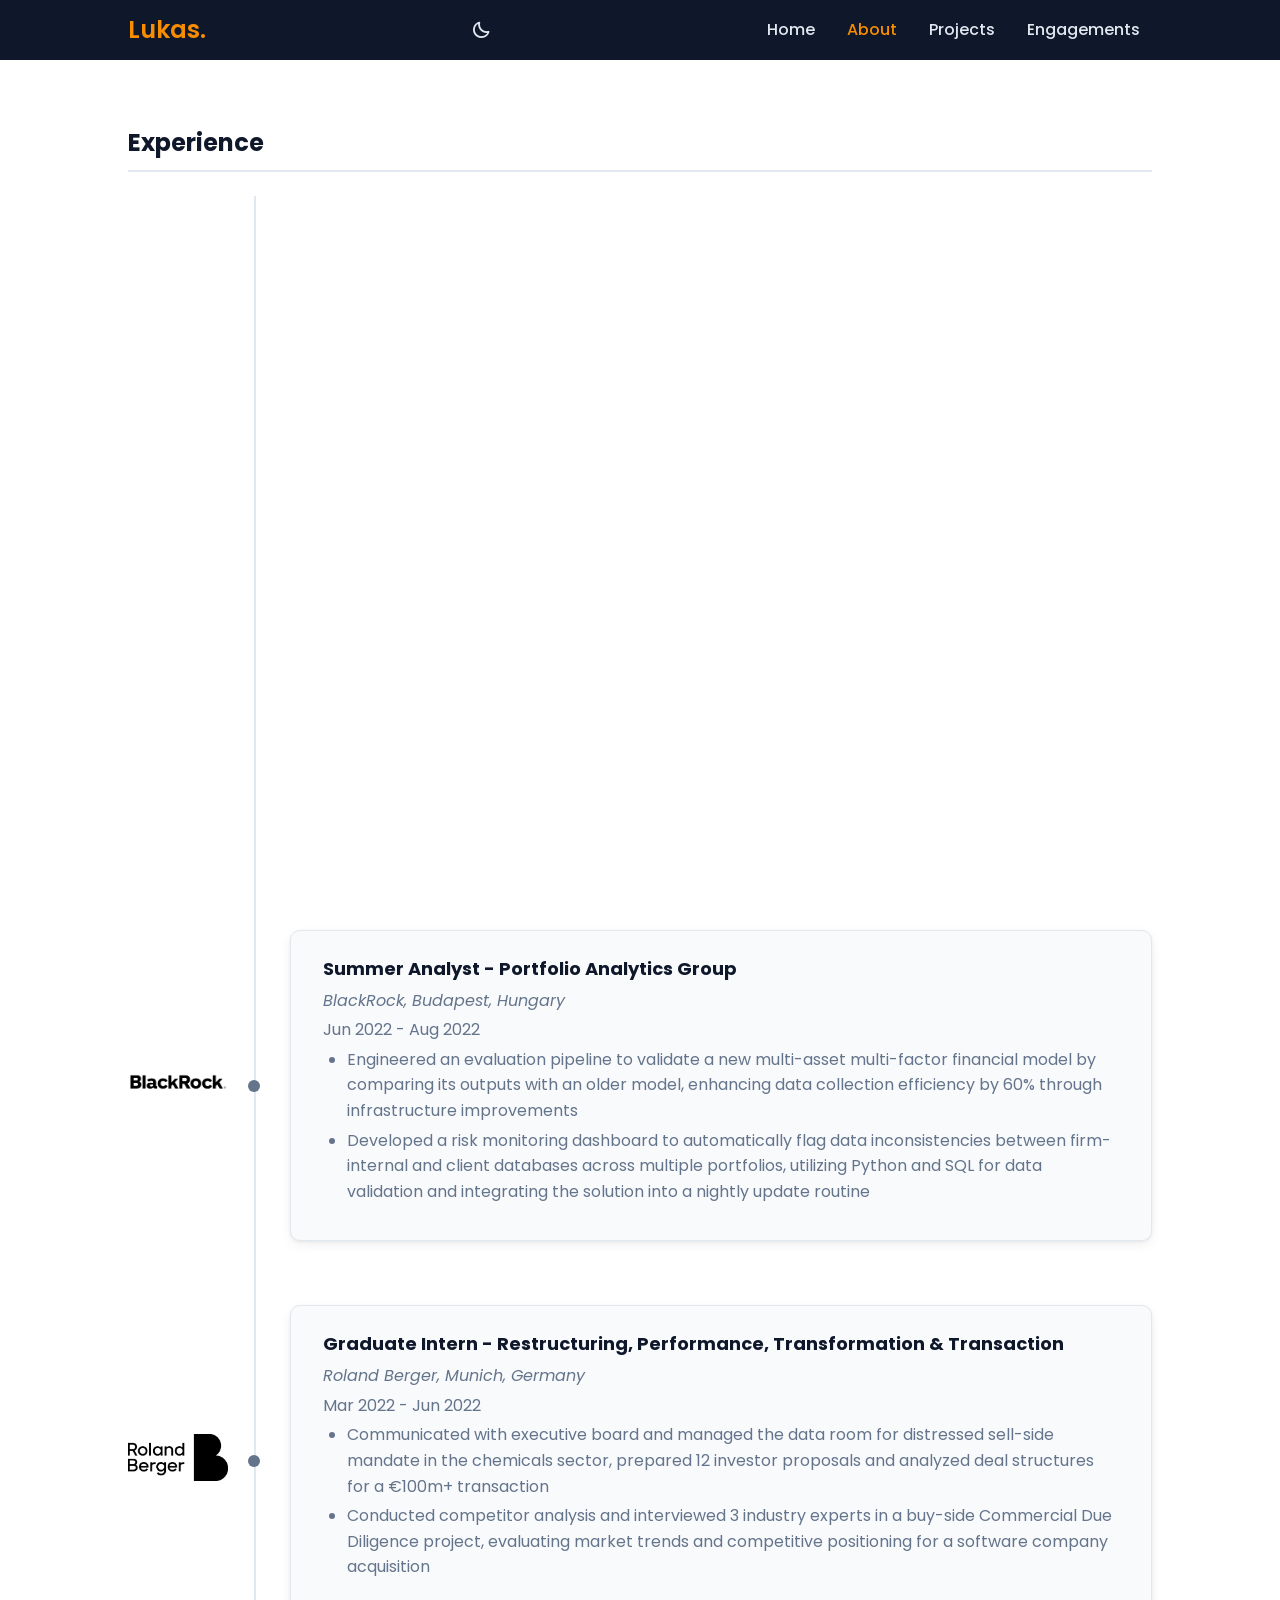
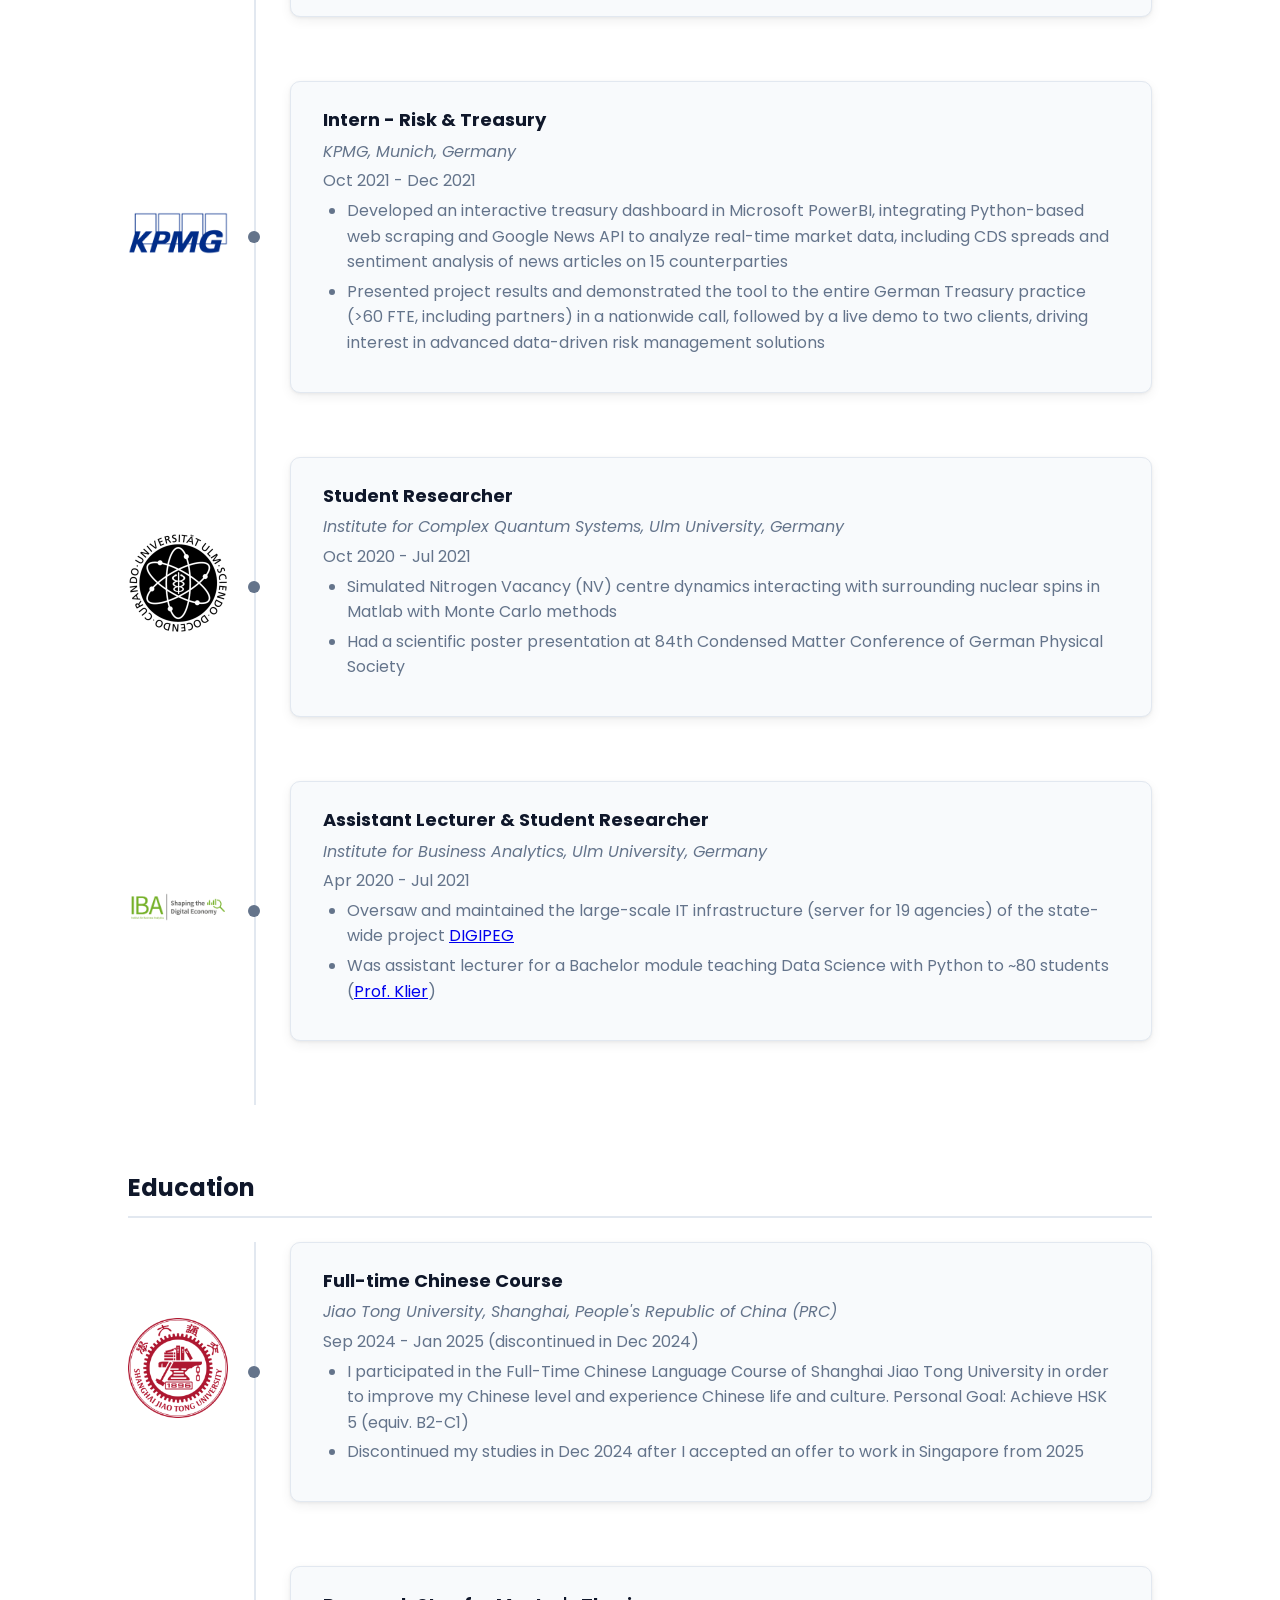
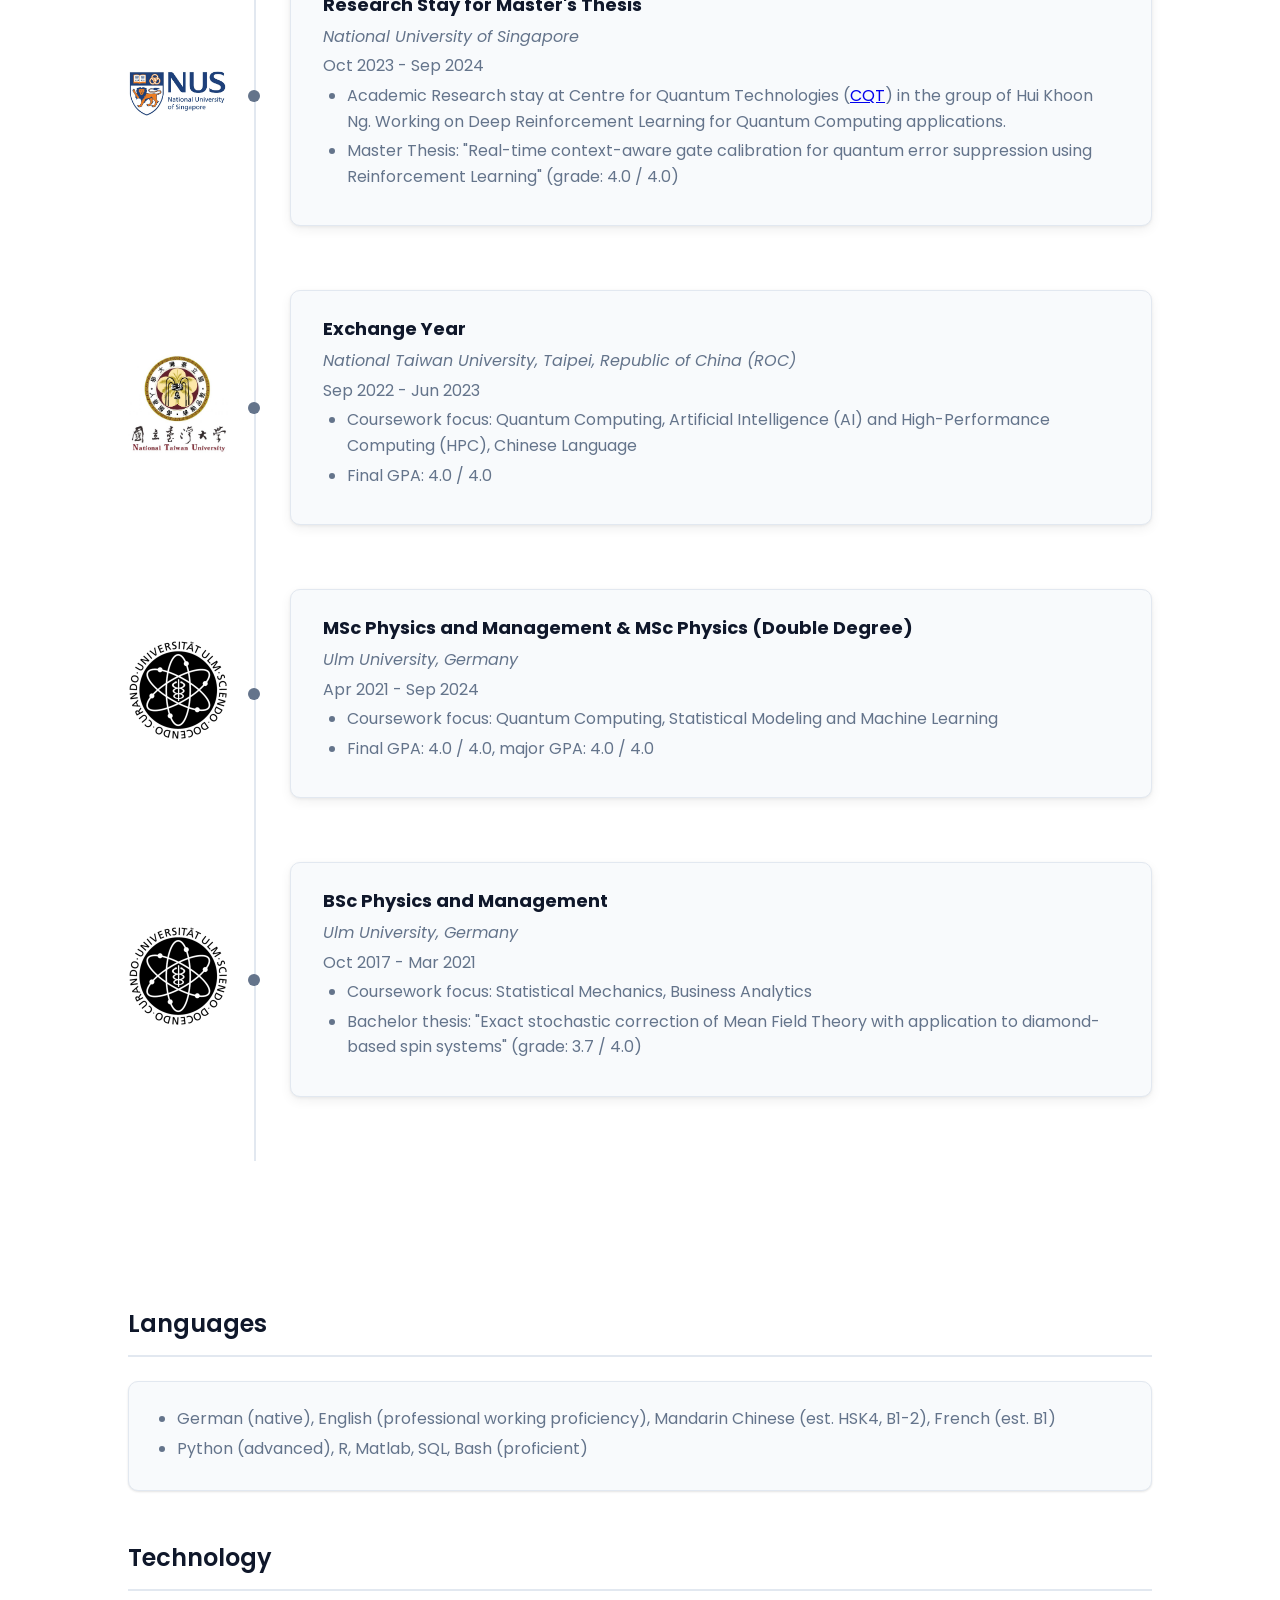
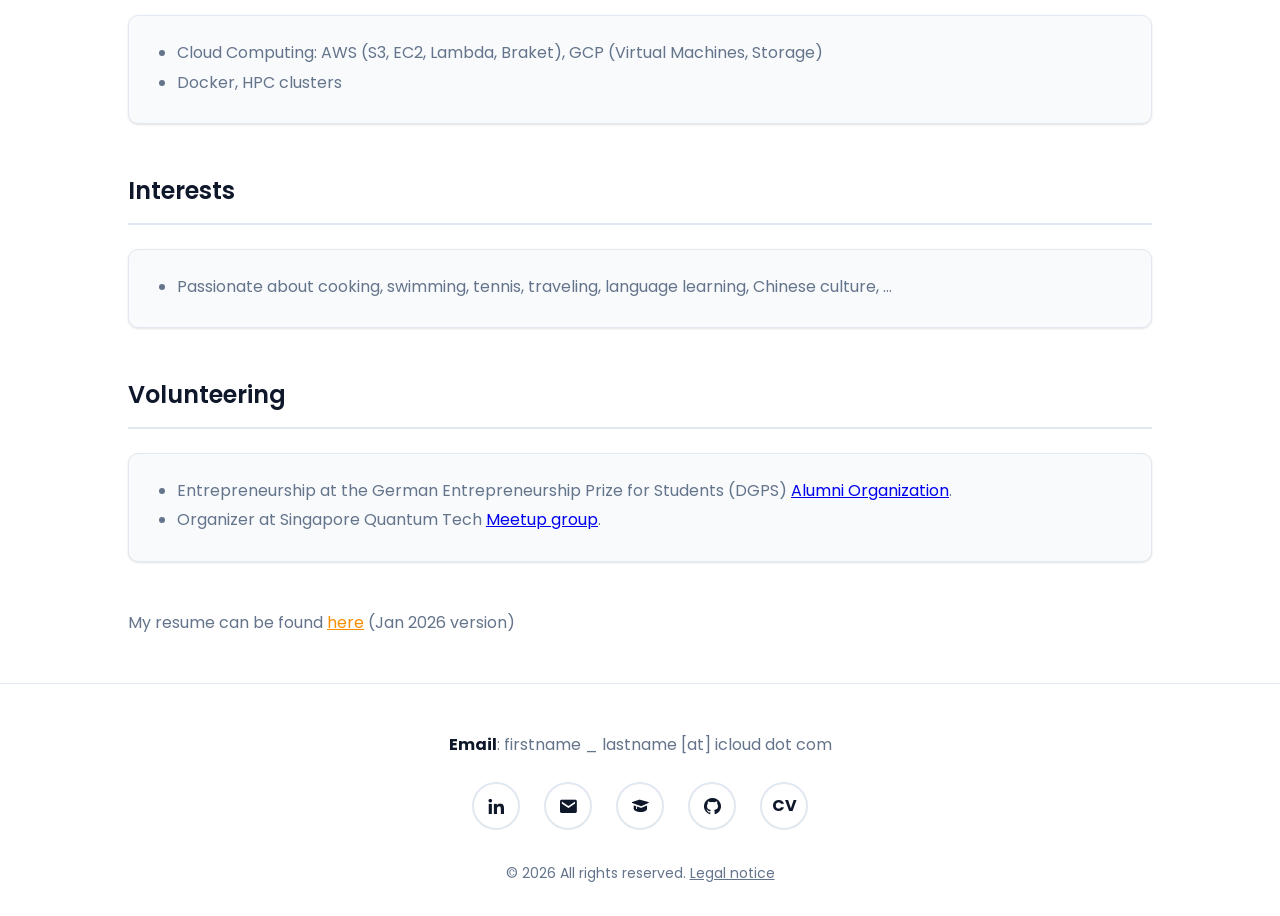
==== commit 236a93c8: "Add dark/light mode toggle, fix timeline alignment - Replace prefers-color-scheme with data-theme at" ====
--- a/about.html
+++ b/about.html
@@ -18,15 +18,17 @@
     <link rel="stylesheet" href="style.css">
     <link rel="icon" href="images/favicon.png" type="image/png">
     <link href='https://unpkg.com/boxicons@2.1.4/css/boxicons.min.css' rel='stylesheet'>
+    <script src="js/theme-toggle.js"></script>
 </head>
 <body>
     <a href="#main-content" class="skip-link">Skip to content</a>
 
     <header class="header">
         <a href="index.html" class="logo">Lukas.</a>
-        <button class="menu-toggle" aria-label="Toggle navigation menu">
-            <i class='bx bx-menu'></i>
-        </button>
+        <div style="display:flex;align-items:center;gap:0.5rem">
+            <button class="theme-toggle" aria-label="Toggle dark mode"><i class='bx bx-moon'></i></button>
+            <button class="menu-toggle" aria-label="Toggle navigation menu"><i class='bx bx-menu'></i></button>
+        </div>
         <nav class="navbar" role="navigation" aria-label="Main navigation">
             <a href="index.html">Home</a>
             <a href="about.html" class="active">About</a>
--- a/style.css
+++ b/style.css
@@ -53,34 +53,32 @@
 }
 
 /* ===== Dark Mode ===== */
-@media (prefers-color-scheme: dark) {
-    :root {
-        --color-bg: #0f172a;
-        --color-surface: #1e293b;
-        --color-text: #e2e8f0;
-        --color-text-muted: #94a3b8;
-        --color-nav-bg: #020617;
-        --color-border: #334155;
-        --color-shadow: rgba(0, 0, 0, 0.3);
-        --color-shadow-hover: rgba(0, 0, 0, 0.4);
-    }
-
-    img {
-        filter: brightness(0.92);
-    }
-
-    .social-icons a {
-        border-color: var(--color-border);
-        color: var(--color-text) !important;
-    }
-
-    .timeline-bubble {
-        background-color: var(--color-text-muted);
-    }
-
-    .timeline:before {
-        background-color: var(--color-border);
-    }
+[data-theme="dark"] {
+    --color-bg: #0f172a;
+    --color-surface: #1e293b;
+    --color-text: #e2e8f0;
+    --color-text-muted: #94a3b8;
+    --color-nav-bg: #020617;
+    --color-border: #334155;
+    --color-shadow: rgba(0, 0, 0, 0.3);
+    --color-shadow-hover: rgba(0, 0, 0, 0.4);
+}
+
+[data-theme="dark"] img {
+    filter: brightness(0.92);
+}
+
+[data-theme="dark"] .social-icons a {
+    border-color: var(--color-border);
+    color: var(--color-text) !important;
+}
+
+[data-theme="dark"] .timeline-bubble {
+    background-color: var(--color-text-muted);
+}
+
+[data-theme="dark"] .timeline:before {
+    background-color: var(--color-border);
 }
 
 /* ===== Reset & Base ===== */
@@ -195,6 +193,28 @@
     color: var(--color-accent);
 }
 
+/* Theme toggle */
+.theme-toggle {
+    background: none;
+    border: none;
+    color: var(--color-nav-text);
+    font-size: 1.25rem;
+    cursor: pointer;
+    padding: var(--space-2);
+    line-height: 1;
+    border-radius: 50%;
+    transition: background var(--transition-base);
+    display: flex;
+    align-items: center;
+    justify-content: center;
+    width: 36px;
+    height: 36px;
+}
+
+.theme-toggle:hover {
+    background: rgba(255, 255, 255, 0.1);
+}
+
 /* Mobile menu toggle */
 .menu-toggle {
     display: none;
@@ -293,6 +313,11 @@
 
 /* Timeline */
 .timeline {
+    --logo-width: 100px;
+    --logo-gap: 20px;
+    --bubble-size: 12px;
+    --bubble-gap: 30px;
+    --line-left: calc(var(--logo-width) + var(--logo-gap) + var(--bubble-size) / 2);
     position: relative;
     display: flex;
     flex-direction: column;
@@ -303,7 +328,7 @@
     position: absolute;
     top: 0;
     bottom: 0;
-    left: calc(100px + 20px + 10px);
+    left: var(--line-left);
     width: 2px;
     background-color: var(--color-border);
 }
@@ -317,9 +342,9 @@
 }
 
 .timeline-logo {
-    width: 100px;
+    width: var(--logo-width);
     height: auto;
-    margin-right: var(--space-5);
+    margin-right: var(--logo-gap);
     flex-shrink: 0;
 }
 
@@ -330,14 +355,12 @@
 }
 
 .timeline-bubble {
-    width: 12px;
-    height: 12px;
+    width: var(--bubble-size);
+    height: var(--bubble-size);
     background-color: var(--color-text-muted);
     border-radius: 50%;
-    position: relative;
-    left: 35px;
     z-index: 1;
-    margin-right: calc(var(--space-8) + 40px);
+    margin-right: var(--bubble-gap);
     flex-shrink: 0;
 }
 
@@ -345,7 +368,7 @@
     background-color: var(--color-surface);
     padding: var(--space-5) var(--space-6);
     border-radius: var(--radius-md);
-    width: calc(100% - 190px - 40px - 20px);
+    flex: 1;
     border: 1px solid var(--color-border);
     box-shadow: var(--shadow-md);
     transition: transform var(--transition-fast), box-shadow var(--transition-fast);
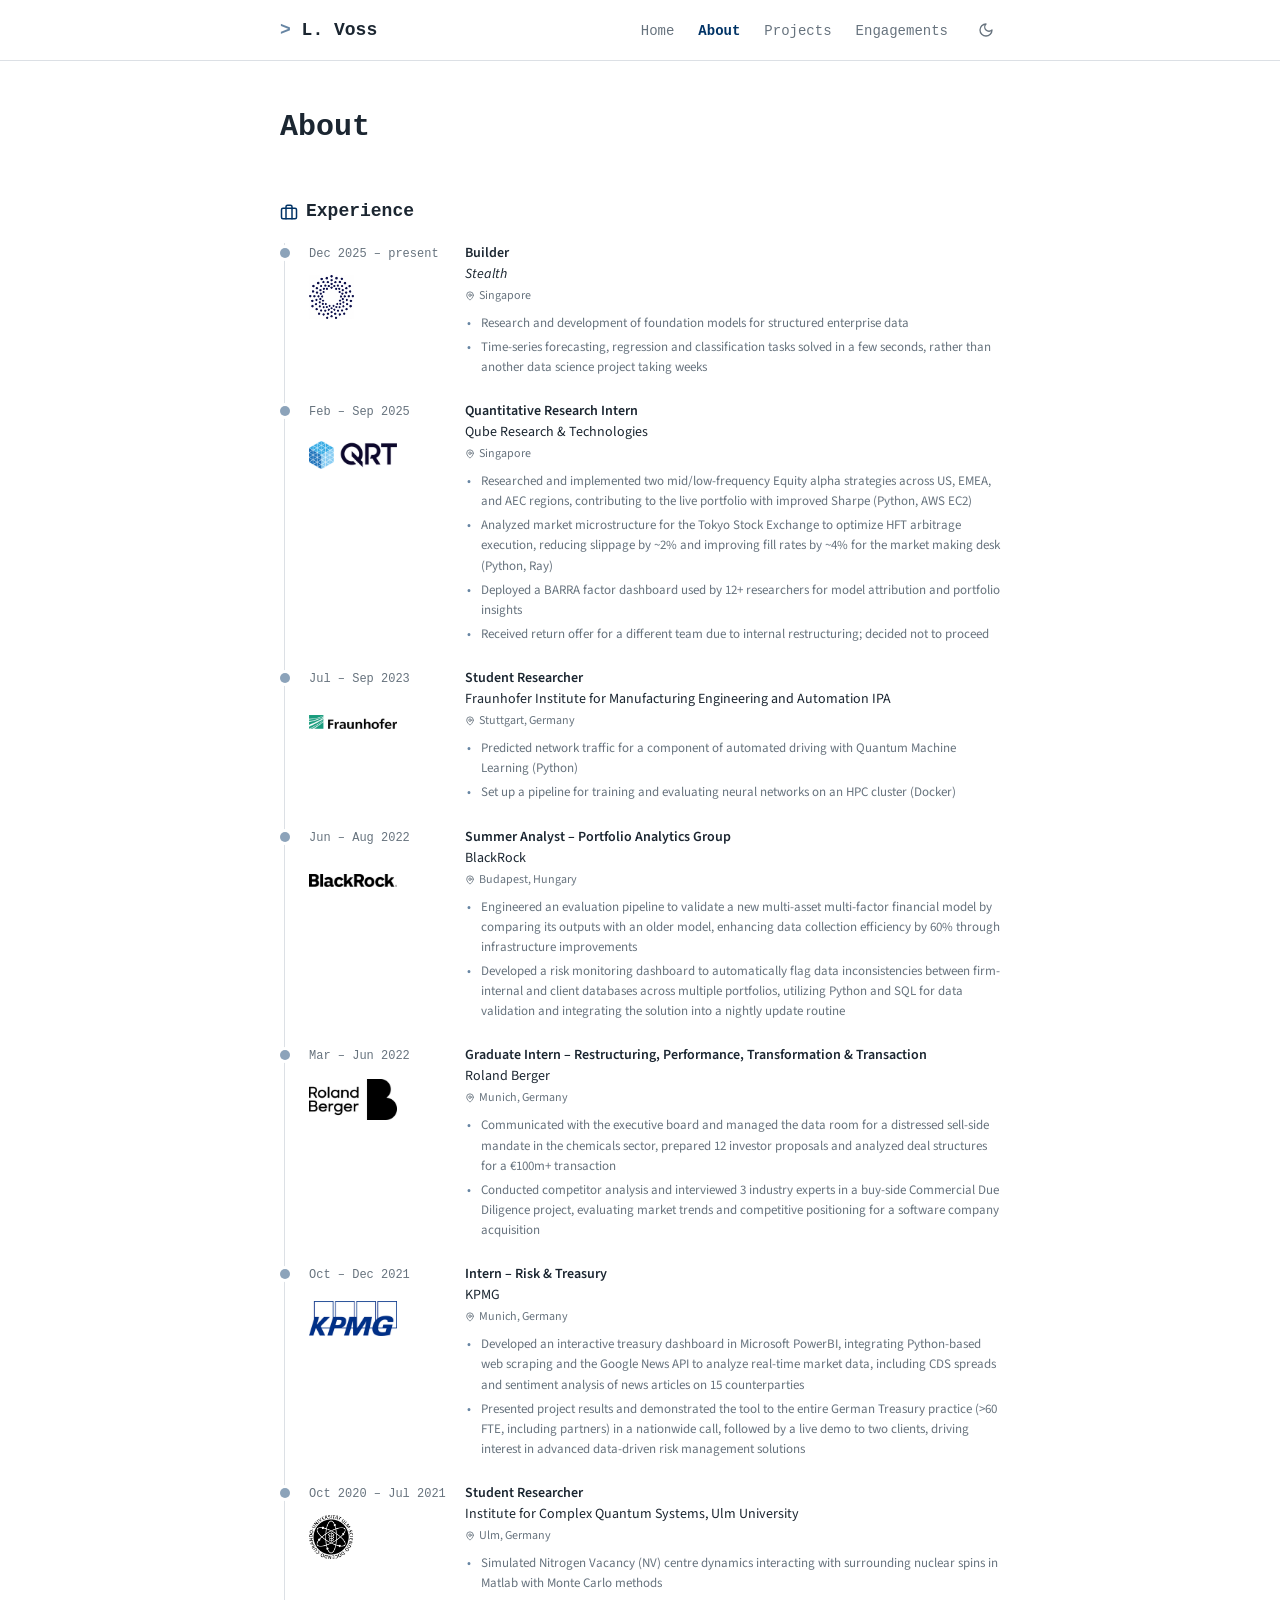
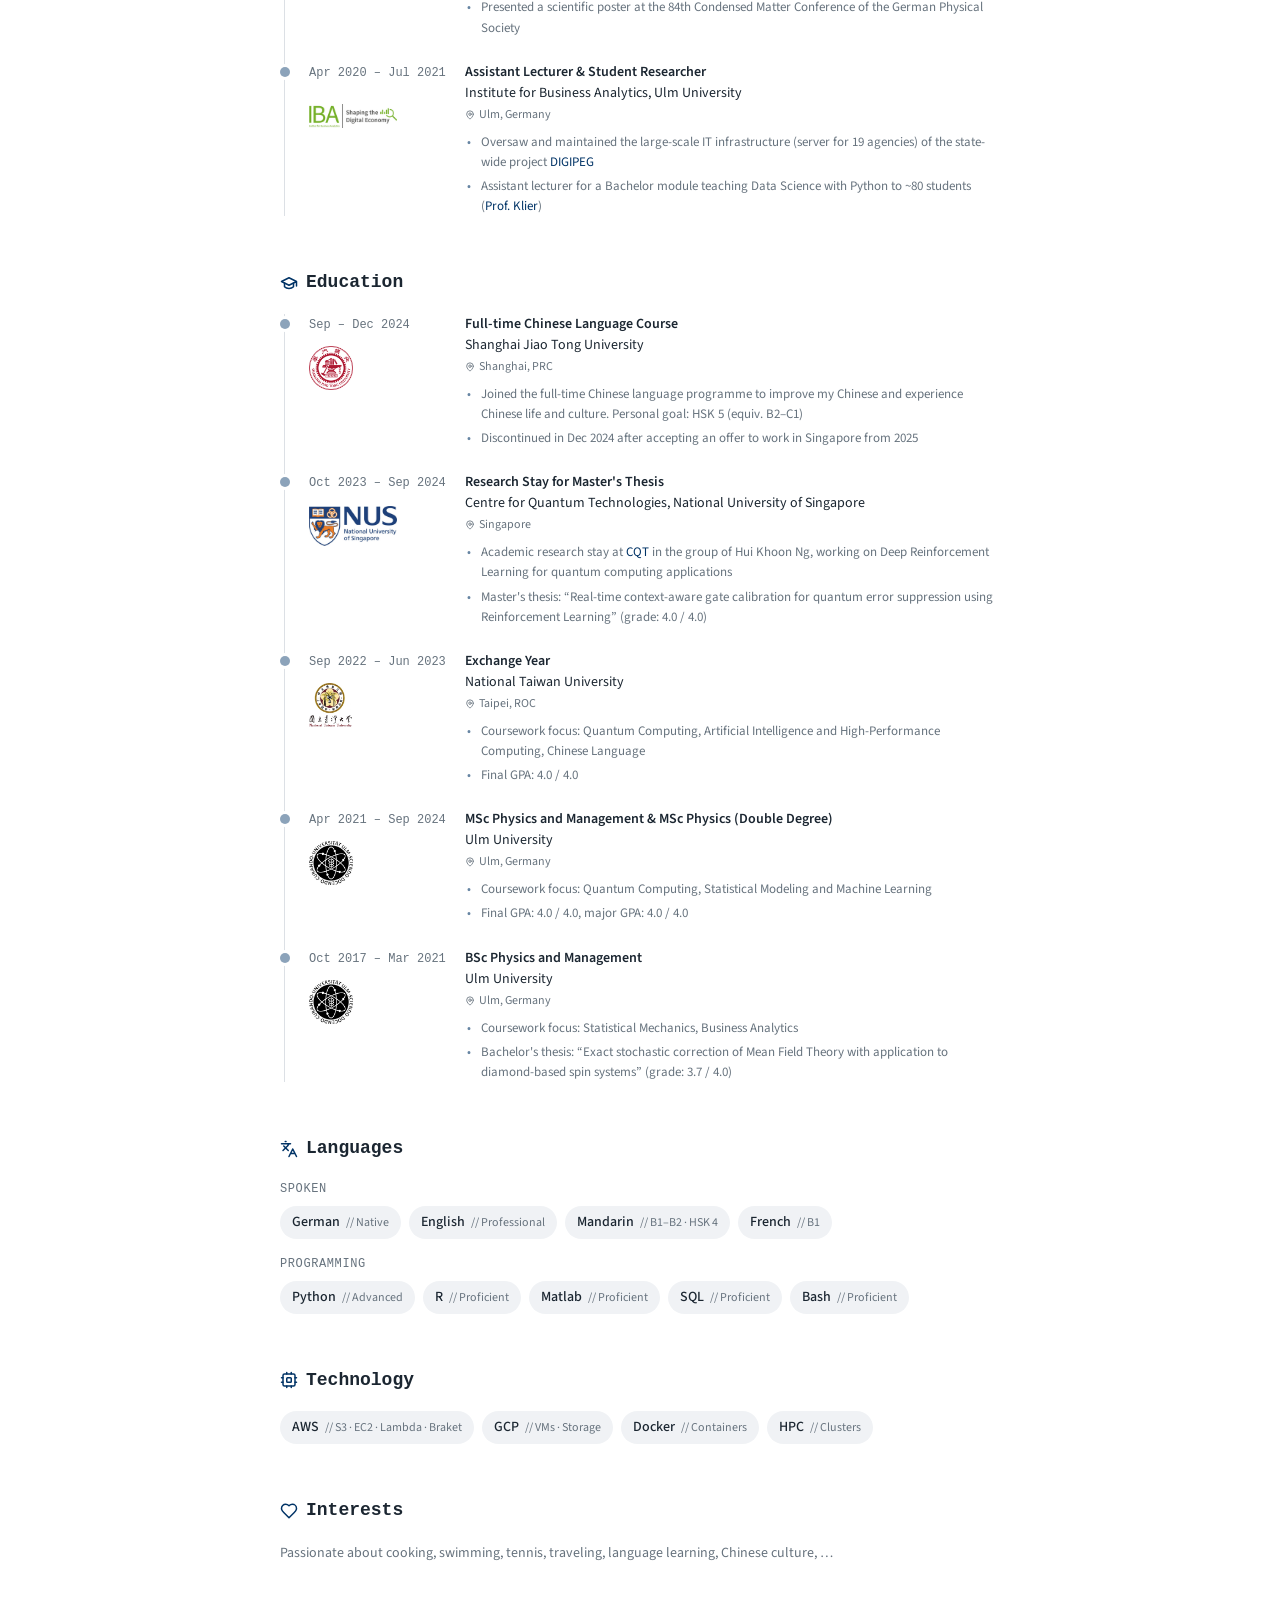
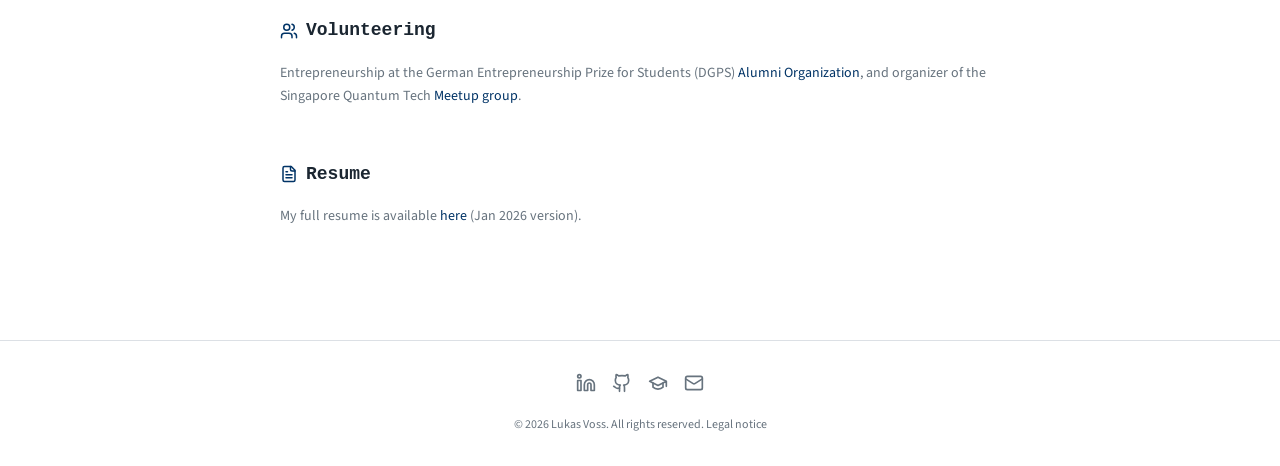
==== commit d20eab5c: "Redesign website: new layout, typography and pages - New design system: white/navy palette with dark" ====
--- a/about.html
+++ b/about.html
@@ -3,324 +3,343 @@
 <head>
     <meta charset="UTF-8">
     <meta name="viewport" content="width=device-width, initial-scale=1.0">
-    <meta name="description" content="About Lukas Voss - Professional experience at QRT, BlackRock, Roland Berger. Education in Physics from Ulm University, NUS, and NTU Taiwan.">
-    <meta property="og:title" content="About - Lukas Voss">
-    <meta property="og:description" content="Professional experience and education of Lukas Voss - Quantitative Researcher.">
+    <title>About — Lukas Voss</title>
+    <meta name="description" content="About Lukas Voss: experience at QRT, BlackRock, Roland Berger and KPMG; education in Physics at Ulm University, NUS and National Taiwan University.">
+    <meta name="author" content="Lukas Voss">
+    <link rel="canonical" href="https://lukasvoss.com/about.html">
+    <meta property="og:title" content="About — Lukas Voss">
+    <meta property="og:description" content="About Lukas Voss: experience at QRT, BlackRock, Roland Berger and KPMG; education in Physics at Ulm University, NUS and National Taiwan University.">
     <meta property="og:image" content="https://lukasvoss.com/images/personal_picture_cqt_optimized.jpg">
     <meta property="og:url" content="https://lukasvoss.com/about.html">
-    <meta property="og:type" content="website">
+    <meta property="og:type" content="profile">
     <meta name="twitter:card" content="summary_large_image">
     <meta name="view-transition" content="same-origin">
-    <title>About - Lukas Voss</title>
+    <link rel="icon" href="images/favicon.svg" type="image/svg+xml">
     <link rel="preconnect" href="https://fonts.googleapis.com">
     <link rel="preconnect" href="https://fonts.gstatic.com" crossorigin>
-    <link href="https://fonts.googleapis.com/css2?family=Poppins:wght@400;500;600;700&display=swap" rel="stylesheet">
+    <link href="https://fonts.googleapis.com/css2?family=Source+Sans+3:wght@300;400;500;600;700&display=swap" rel="stylesheet">
     <link rel="stylesheet" href="style.css">
-    <link rel="icon" href="images/favicon.png" type="image/png">
-    <link href='https://unpkg.com/boxicons@2.1.4/css/boxicons.min.css' rel='stylesheet'>
     <script src="js/theme-toggle.js"></script>
 </head>
 <body>
     <a href="#main-content" class="skip-link">Skip to content</a>
 
-    <header class="header">
-        <a href="index.html" class="logo">Lukas.</a>
-        <div style="display:flex;align-items:center;gap:0.5rem">
-            <button class="theme-toggle" aria-label="Toggle dark mode"><i class='bx bx-moon'></i></button>
-            <button class="menu-toggle" aria-label="Toggle navigation menu"><i class='bx bx-menu'></i></button>
-        </div>
-        <nav class="navbar" role="navigation" aria-label="Main navigation">
-            <a href="index.html">Home</a>
-            <a href="about.html" class="active">About</a>
-            <a href="projects.html">Projects</a>
-            <a href="engagements.html">Engagements</a>
+    <header class="site-header">
+        <nav class="container" aria-label="Main navigation">
+            <a href="index.html" class="logo"><span>&gt;</span> L. Voss</a>
+            <div class="nav-right">
+                <ul class="nav-links" id="nav-links">
+                    <li><a href="index.html">Home</a></li>
+                    <li><a href="about.html" aria-current="page">About</a></li>
+                    <li><a href="projects.html">Projects</a></li>
+                    <li><a href="engagements.html">Engagements</a></li>
+                </ul>
+                <button class="icon-btn theme-toggle" aria-label="Toggle theme">
+                    <svg class="icon icon-moon" aria-hidden="true"><use href="images/icons.svg#moon"/></svg>
+                    <svg class="icon icon-sun" aria-hidden="true"><use href="images/icons.svg#sun"/></svg>
+                </button>
+                <button class="icon-btn menu-toggle" aria-label="Toggle menu" aria-expanded="false" aria-controls="nav-links">
+                    <svg class="icon icon-open" aria-hidden="true"><use href="images/icons.svg#menu"/></svg>
+                    <svg class="icon icon-close" aria-hidden="true"><use href="images/icons.svg#x"/></svg>
+                </button>
+            </div>
         </nav>
     </header>
 
     <main id="main-content">
-        <section class="about">
-            <div class="cv-section">
-                <h3>Experience</h3>
-                <div class="timeline">
-                    <div class="timeline-entry">
-                        <div class="timeline-logo">
-                            <img src="images/qrt_logo.png" alt="Qube Research & Technologies logo" loading="lazy">
-                        </div>
-                        <div class="timeline-bubble"></div>
-                        <div class="timeline-content">
-                            <h4>Quantitative Research Intern</h4>
-                            <p><i>Qube Research & Technologies, Singapore</i></p>
-                            <p>Feb 2025 - Aug 2025</p>
-                            <ul>
-                                <li>Researched and implemented two mid/low-frequency Equity alpha strategies across US, EMEA, and AEC regions, contributing to live portfolio with improved Sharpe (Python, AWS EC2)</li>
-                                <li>Analyzed market microstructure for Tokyo Stock Exchange to optimize HFT arbitrage execution, reducing slippage by ~2% and improving fill rates by ~4% for the market making desk (Python, Ray)</li>
-                                <li>Deployed BARRA factor dashboard used by 12+ researchers for model attribution and portfolio insights</li>
-                                <li>Received return offer for different team due to internal restructuring; decided not to proceed</li>
-                            </ul>
-                        </div>
-                    </div>
-
-                    <div class="timeline-entry">
-                        <div class="timeline-logo">
-                            <img src="images/fraunhofer-vector-logo.png" alt="Fraunhofer IPA logo" loading="lazy">
-                        </div>
-                        <div class="timeline-bubble"></div>
-                        <div class="timeline-content">
-                            <h4>Student Researcher</h4>
-                            <p><i>Fraunhofer Institute for Manufacturing Engineering and Automation IPA, Stuttgart, Germany</i></p>
-                            <p>Jul 2023 - Sep 2023</p>
-                            <ul>
-                                <li>Predicted network traffic for component of automated driving with Quantum Machine Learning (Python)</li>
-                                <li>Set up a pipeline for training and evaluating of neural networks on an HPC cluster (Docker)</li>
-                            </ul>
-                        </div>
-                    </div>
-
-                    <div class="timeline-entry">
-                        <div class="timeline-logo">
-                            <img src="images/BlackRock_logo.png" alt="BlackRock logo" loading="lazy">
-                        </div>
-                        <div class="timeline-bubble"></div>
-                        <div class="timeline-content">
-                            <h4>Summer Analyst - Portfolio Analytics Group</h4>
-                            <p><i>BlackRock, Budapest, Hungary</i></p>
-                            <p>Jun 2022 - Aug 2022</p>
-                            <ul>
+        <div class="container page sections">
+            <h1 class="page-title">About</h1>
+
+            <section aria-labelledby="experience">
+                <div class="section-heading"><svg class="icon" aria-hidden="true"><use href="images/icons.svg#briefcase"/></svg><h2 id="experience">Experience</h2></div>
+                <div class="timeline-item">
+                    <div class="timeline-row">
+                        <div class="timeline-aside">
+                            <span class="timeline-period">Dec 2025 – present</span>
+                            <span class="timeline-logo"><img src="images/logos/stealth.png" alt="" loading="lazy"></span>
+                        </div>
+                        <div class="timeline-body">
+                            <p class="timeline-title">Builder</p>
+                            <p class="timeline-org"><i>Stealth</i></p>
+                            <p class="timeline-place"><svg class="icon" aria-hidden="true"><use href="images/icons.svg#map-pin"/></svg> Singapore</p>
+                            <ul class="timeline-details">
+                                <li>Research and development of foundation models for structured enterprise data</li>
+                                <li>Time-series forecasting, regression and classification tasks solved in a few seconds, rather than another data science project taking weeks</li>
+                            </ul>
+                        </div>
+                    </div>
+                </div>
+
+                <div class="timeline-item">
+                    <div class="timeline-row">
+                        <div class="timeline-aside">
+                            <span class="timeline-period">Feb – Sep 2025</span>
+                            <span class="timeline-logo"><img src="images/logos/qrt.png" alt="" loading="lazy"></span>
+                        </div>
+                        <div class="timeline-body">
+                            <p class="timeline-title">Quantitative Research Intern</p>
+                            <p class="timeline-org">Qube Research &amp; Technologies</p>
+                            <p class="timeline-place"><svg class="icon" aria-hidden="true"><use href="images/icons.svg#map-pin"/></svg> Singapore</p>
+                            <ul class="timeline-details">
+                                <li>Researched and implemented two mid/low-frequency Equity alpha strategies across US, EMEA, and AEC regions, contributing to the live portfolio with improved Sharpe (Python, AWS EC2)</li>
+                                <li>Analyzed market microstructure for the Tokyo Stock Exchange to optimize HFT arbitrage execution, reducing slippage by ~2% and improving fill rates by ~4% for the market making desk (Python, Ray)</li>
+                                <li>Deployed a BARRA factor dashboard used by 12+ researchers for model attribution and portfolio insights</li>
+                                <li>Received return offer for a different team due to internal restructuring; decided not to proceed</li>
+                            </ul>
+                        </div>
+                    </div>
+                </div>
+                <div class="timeline-item">
+                    <div class="timeline-row">
+                        <div class="timeline-aside">
+                            <span class="timeline-period">Jul – Sep 2023</span>
+                            <span class="timeline-logo"><img src="images/logos/fraunhofer.png" alt="" loading="lazy"></span>
+                        </div>
+                        <div class="timeline-body">
+                            <p class="timeline-title">Student Researcher</p>
+                            <p class="timeline-org">Fraunhofer Institute for Manufacturing Engineering and Automation IPA</p>
+                            <p class="timeline-place"><svg class="icon" aria-hidden="true"><use href="images/icons.svg#map-pin"/></svg> Stuttgart, Germany</p>
+                            <ul class="timeline-details">
+                                <li>Predicted network traffic for a component of automated driving with Quantum Machine Learning (Python)</li>
+                                <li>Set up a pipeline for training and evaluating neural networks on an HPC cluster (Docker)</li>
+                            </ul>
+                        </div>
+                    </div>
+                </div>
+                <div class="timeline-item">
+                    <div class="timeline-row">
+                        <div class="timeline-aside">
+                            <span class="timeline-period">Jun – Aug 2022</span>
+                            <span class="timeline-logo"><img src="images/logos/blackrock.png" alt="" loading="lazy"></span>
+                        </div>
+                        <div class="timeline-body">
+                            <p class="timeline-title">Summer Analyst – Portfolio Analytics Group</p>
+                            <p class="timeline-org">BlackRock</p>
+                            <p class="timeline-place"><svg class="icon" aria-hidden="true"><use href="images/icons.svg#map-pin"/></svg> Budapest, Hungary</p>
+                            <ul class="timeline-details">
                                 <li>Engineered an evaluation pipeline to validate a new multi-asset multi-factor financial model by comparing its outputs with an older model, enhancing data collection efficiency by 60% through infrastructure improvements</li>
                                 <li>Developed a risk monitoring dashboard to automatically flag data inconsistencies between firm-internal and client databases across multiple portfolios, utilizing Python and SQL for data validation and integrating the solution into a nightly update routine</li>
                             </ul>
                         </div>
                     </div>
-
-                    <div class="timeline-entry">
-                        <div class="timeline-logo">
-                            <img src="images/roland_berger_logo.jpeg" alt="Roland Berger logo" loading="lazy">
-                        </div>
-                        <div class="timeline-bubble"></div>
-                        <div class="timeline-content">
-                            <h4>Graduate Intern - Restructuring, Performance, Transformation & Transaction</h4>
-                            <p><i>Roland Berger, Munich, Germany</i></p>
-                            <p>Mar 2022 - Jun 2022</p>
-                            <ul>
-                                <li>Communicated with executive board and managed the data room for distressed sell-side mandate in the chemicals sector, prepared 12 investor proposals and analyzed deal structures for a &euro;100m+ transaction</li>
+                </div>
+                <div class="timeline-item">
+                    <div class="timeline-row">
+                        <div class="timeline-aside">
+                            <span class="timeline-period">Mar – Jun 2022</span>
+                            <span class="timeline-logo"><img src="images/logos/roland-berger.png" alt="" loading="lazy"></span>
+                        </div>
+                        <div class="timeline-body">
+                            <p class="timeline-title">Graduate Intern – Restructuring, Performance, Transformation &amp; Transaction</p>
+                            <p class="timeline-org">Roland Berger</p>
+                            <p class="timeline-place"><svg class="icon" aria-hidden="true"><use href="images/icons.svg#map-pin"/></svg> Munich, Germany</p>
+                            <ul class="timeline-details">
+                                <li>Communicated with the executive board and managed the data room for a distressed sell-side mandate in the chemicals sector, prepared 12 investor proposals and analyzed deal structures for a &euro;100m+ transaction</li>
                                 <li>Conducted competitor analysis and interviewed 3 industry experts in a buy-side Commercial Due Diligence project, evaluating market trends and competitive positioning for a software company acquisition</li>
                             </ul>
                         </div>
                     </div>
-
-                    <div class="timeline-entry">
-                        <div class="timeline-logo">
-                            <img src="images/KPMG_logo.png" alt="KPMG logo" loading="lazy">
-                        </div>
-                        <div class="timeline-bubble"></div>
-                        <div class="timeline-content">
-                            <h4>Intern - Risk & Treasury</h4>
-                            <p><i>KPMG, Munich, Germany</i></p>
-                            <p>Oct 2021 - Dec 2021</p>
-                            <ul>
-                                <li>Developed an interactive treasury dashboard in Microsoft PowerBI, integrating Python-based web scraping and Google News API to analyze real-time market data, including CDS spreads and sentiment analysis of news articles on 15 counterparties</li>
+                </div>
+                <div class="timeline-item">
+                    <div class="timeline-row">
+                        <div class="timeline-aside">
+                            <span class="timeline-period">Oct – Dec 2021</span>
+                            <span class="timeline-logo"><img src="images/logos/kpmg.png" alt="" loading="lazy"></span>
+                        </div>
+                        <div class="timeline-body">
+                            <p class="timeline-title">Intern – Risk &amp; Treasury</p>
+                            <p class="timeline-org">KPMG</p>
+                            <p class="timeline-place"><svg class="icon" aria-hidden="true"><use href="images/icons.svg#map-pin"/></svg> Munich, Germany</p>
+                            <ul class="timeline-details">
+                                <li>Developed an interactive treasury dashboard in Microsoft PowerBI, integrating Python-based web scraping and the Google News API to analyze real-time market data, including CDS spreads and sentiment analysis of news articles on 15 counterparties</li>
                                 <li>Presented project results and demonstrated the tool to the entire German Treasury practice (&gt;60 FTE, including partners) in a nationwide call, followed by a live demo to two clients, driving interest in advanced data-driven risk management solutions</li>
                             </ul>
                         </div>
                     </div>
-
-                    <div class="timeline-entry">
-                        <div class="timeline-logo">
-                            <img src="images/uni_ulm_logo.jpg" alt="Ulm University logo" loading="lazy">
-                        </div>
-                        <div class="timeline-bubble"></div>
-                        <div class="timeline-content">
-                            <h4>Student Researcher</h4>
-                            <p><i>Institute for Complex Quantum Systems, Ulm University, Germany</i></p>
-                            <p>Oct 2020 - Jul 2021</p>
-                            <ul>
+                </div>
+                <div class="timeline-item">
+                    <div class="timeline-row">
+                        <div class="timeline-aside">
+                            <span class="timeline-period">Oct 2020 – Jul 2021</span>
+                            <span class="timeline-logo"><img src="images/logos/ulm.png" alt="" loading="lazy"></span>
+                        </div>
+                        <div class="timeline-body">
+                            <p class="timeline-title">Student Researcher</p>
+                            <p class="timeline-org">Institute for Complex Quantum Systems, Ulm University</p>
+                            <p class="timeline-place"><svg class="icon" aria-hidden="true"><use href="images/icons.svg#map-pin"/></svg> Ulm, Germany</p>
+                            <ul class="timeline-details">
                                 <li>Simulated Nitrogen Vacancy (NV) centre dynamics interacting with surrounding nuclear spins in Matlab with Monte Carlo methods</li>
-                                <li>Had a scientific poster presentation at 84th Condensed Matter Conference of German Physical Society</li>
-                            </ul>
-                        </div>
-                    </div>
-
-                    <div class="timeline-entry">
-                        <div class="timeline-logo">
-                            <img src="images/IBA_logo.png" alt="Institute for Business Analytics logo" loading="lazy">
-                        </div>
-                        <div class="timeline-bubble"></div>
-                        <div class="timeline-content">
-                            <h4>Assistant Lecturer & Student Researcher</h4>
-                            <p><i>Institute for Business Analytics, Ulm University, Germany</i></p>
-                            <p>Apr 2020 - Jul 2021</p>
-                            <ul>
-                                <li>Oversaw and maintained the large-scale IT infrastructure (server for 19 agencies) of the state-wide project <a href="https://wm.baden-wuerttemberg.de/de/service/presse-und-oeffentlichkeitsarbeit/pressemitteilung/pid/wirtschaftsministerium-foerdert-innovatives-digitales-und-bundesweit-einzigartiges-projekt-digipeg/" title="DIGIPEG project">DIGIPEG</a></li>
-                                <li>Was assistant lecturer for a Bachelor module teaching Data Science with Python to ~80 students (<a href="https://www.uni-ulm.de/mawi/iba/institut/team/mathias-klier/" title="Prof. Klier profile">Prof. Klier</a>)</li>
-                            </ul>
-                        </div>
-                    </div>
-                </div>
-            </div>
-
-            <div class="cv-section">
-                <h3>Education</h3>
-                <div class="timeline">
-                    <div class="timeline-entry">
-                        <div class="timeline-logo">
-                            <img src="images/Sjtu-logo-standard-red.png" alt="Shanghai Jiao Tong University logo" loading="lazy">
-                        </div>
-                        <div class="timeline-bubble"></div>
-                        <div class="timeline-content">
-                            <h4>Full-time Chinese Course</h4>
-                            <p><i>Jiao Tong University, Shanghai, People's Republic of China (PRC)</i></p>
-                            <p>Sep 2024 - Jan 2025 (discontinued in Dec 2024)</p>
-                            <ul>
-                                <li>I participated in the Full-Time Chinese Language Course of Shanghai Jiao Tong University in order to improve my Chinese level and experience Chinese life and culture. Personal Goal: Achieve HSK 5 (equiv. B2-C1)</li>
-                                <li>Discontinued my studies in Dec 2024 after I accepted an offer to work in Singapore from 2025</li>
-                            </ul>
-                        </div>
-                    </div>
-
-                    <div class="timeline-entry">
-                        <div class="timeline-logo">
-                            <img src="images/nus_logo.jpg" alt="National University of Singapore logo" loading="lazy">
-                        </div>
-                        <div class="timeline-bubble"></div>
-                        <div class="timeline-content">
-                            <h4>Research Stay for Master's Thesis</h4>
-                            <p><i>National University of Singapore</i></p>
-                            <p>Oct 2023 - Sep 2024</p>
-                            <ul>
-                                <li>Academic Research stay at Centre for Quantum Technologies (<a href="https://www.quantumlah.org" target="_blank">CQT</a>) in the group of Hui Khoon Ng. Working on Deep Reinforcement Learning for Quantum Computing applications.</li>
-                                <li>Master Thesis: "Real-time context-aware gate calibration for quantum error suppression using Reinforcement Learning" (grade: 4.0 / 4.0)</li>
-                            </ul>
-                        </div>
-                    </div>
-
-                    <div class="timeline-entry">
-                        <div class="timeline-logo">
-                            <img src="images/national-taiwan-university_logo.jpg" alt="National Taiwan University logo" loading="lazy">
-                        </div>
-                        <div class="timeline-bubble"></div>
-                        <div class="timeline-content">
-                            <h4>Exchange Year</h4>
-                            <p><i>National Taiwan University, Taipei, Republic of China (ROC)</i></p>
-                            <p>Sep 2022 - Jun 2023</p>
-                            <ul>
-                                <li>Coursework focus: Quantum Computing, Artificial Intelligence (AI) and High-Performance Computing (HPC), Chinese Language</li>
+                                <li>Presented a scientific poster at the 84th Condensed Matter Conference of the German Physical Society</li>
+                            </ul>
+                        </div>
+                    </div>
+                </div>
+                <div class="timeline-item">
+                    <div class="timeline-row">
+                        <div class="timeline-aside">
+                            <span class="timeline-period">Apr 2020 – Jul 2021</span>
+                            <span class="timeline-logo"><img src="images/logos/iba.png" alt="" loading="lazy"></span>
+                        </div>
+                        <div class="timeline-body">
+                            <p class="timeline-title">Assistant Lecturer &amp; Student Researcher</p>
+                            <p class="timeline-org">Institute for Business Analytics, Ulm University</p>
+                            <p class="timeline-place"><svg class="icon" aria-hidden="true"><use href="images/icons.svg#map-pin"/></svg> Ulm, Germany</p>
+                            <ul class="timeline-details">
+                                <li>Oversaw and maintained the large-scale IT infrastructure (server for 19 agencies) of the state-wide project <a href="https://wm.baden-wuerttemberg.de/de/service/presse-und-oeffentlichkeitsarbeit/pressemitteilung/pid/wirtschaftsministerium-foerdert-innovatives-digitales-und-bundesweit-einzigartiges-projekt-digipeg/" target="_blank" rel="noopener noreferrer">DIGIPEG</a></li>
+                                <li>Assistant lecturer for a Bachelor module teaching Data Science with Python to ~80 students (<a href="https://www.uni-ulm.de/mawi/iba/institut/team/mathias-klier/" target="_blank" rel="noopener noreferrer">Prof. Klier</a>)</li>
+                            </ul>
+                        </div>
+                    </div>
+                </div>
+            </section>
+
+            <section aria-labelledby="education">
+                <div class="section-heading"><svg class="icon" aria-hidden="true"><use href="images/icons.svg#graduation-cap"/></svg><h2 id="education">Education</h2></div>
+                <div class="timeline-item">
+                    <div class="timeline-row">
+                        <div class="timeline-aside">
+                            <span class="timeline-period">Sep – Dec 2024</span>
+                            <span class="timeline-logo"><img src="images/logos/sjtu.png" alt="" loading="lazy"></span>
+                        </div>
+                        <div class="timeline-body">
+                            <p class="timeline-title">Full-time Chinese Language Course</p>
+                            <p class="timeline-org">Shanghai Jiao Tong University</p>
+                            <p class="timeline-place"><svg class="icon" aria-hidden="true"><use href="images/icons.svg#map-pin"/></svg> Shanghai, PRC</p>
+                            <ul class="timeline-details">
+                                <li>Joined the full-time Chinese language programme to improve my Chinese and experience Chinese life and culture. Personal goal: HSK 5 (equiv. B2–C1)</li>
+                                <li>Discontinued in Dec 2024 after accepting an offer to work in Singapore from 2025</li>
+                            </ul>
+                        </div>
+                    </div>
+                </div>
+                <div class="timeline-item">
+                    <div class="timeline-row">
+                        <div class="timeline-aside">
+                            <span class="timeline-period">Oct 2023 – Sep 2024</span>
+                            <span class="timeline-logo"><img src="images/logos/nus.png" alt="" loading="lazy"></span>
+                        </div>
+                        <div class="timeline-body">
+                            <p class="timeline-title">Research Stay for Master's Thesis</p>
+                            <p class="timeline-org">Centre for Quantum Technologies, National University of Singapore</p>
+                            <p class="timeline-place"><svg class="icon" aria-hidden="true"><use href="images/icons.svg#map-pin"/></svg> Singapore</p>
+                            <ul class="timeline-details">
+                                <li>Academic research stay at <a href="https://www.quantumlah.org" target="_blank" rel="noopener noreferrer">CQT</a> in the group of Hui Khoon Ng, working on Deep Reinforcement Learning for quantum computing applications</li>
+                                <li>Master's thesis: &ldquo;Real-time context-aware gate calibration for quantum error suppression using Reinforcement Learning&rdquo; (grade: 4.0 / 4.0)</li>
+                            </ul>
+                        </div>
+                    </div>
+                </div>
+                <div class="timeline-item">
+                    <div class="timeline-row">
+                        <div class="timeline-aside">
+                            <span class="timeline-period">Sep 2022 – Jun 2023</span>
+                            <span class="timeline-logo"><img src="images/logos/ntu.png" alt="" loading="lazy"></span>
+                        </div>
+                        <div class="timeline-body">
+                            <p class="timeline-title">Exchange Year</p>
+                            <p class="timeline-org">National Taiwan University</p>
+                            <p class="timeline-place"><svg class="icon" aria-hidden="true"><use href="images/icons.svg#map-pin"/></svg> Taipei, ROC</p>
+                            <ul class="timeline-details">
+                                <li>Coursework focus: Quantum Computing, Artificial Intelligence and High-Performance Computing, Chinese Language</li>
                                 <li>Final GPA: 4.0 / 4.0</li>
                             </ul>
                         </div>
                     </div>
-
-                    <div class="timeline-entry">
-                        <div class="timeline-logo">
-                            <img src="images/uni_ulm_logo.jpg" alt="Ulm University logo" loading="lazy">
-                        </div>
-                        <div class="timeline-bubble"></div>
-                        <div class="timeline-content">
-                            <h4>MSc Physics and Management & MSc Physics (Double Degree)</h4>
-                            <p><i>Ulm University, Germany</i></p>
-                            <p>Apr 2021 - Sep 2024</p>
-                            <ul>
+                </div>
+                <div class="timeline-item">
+                    <div class="timeline-row">
+                        <div class="timeline-aside">
+                            <span class="timeline-period">Apr 2021 – Sep 2024</span>
+                            <span class="timeline-logo"><img src="images/logos/ulm.png" alt="" loading="lazy"></span>
+                        </div>
+                        <div class="timeline-body">
+                            <p class="timeline-title">MSc Physics and Management &amp; MSc Physics (Double Degree)</p>
+                            <p class="timeline-org">Ulm University</p>
+                            <p class="timeline-place"><svg class="icon" aria-hidden="true"><use href="images/icons.svg#map-pin"/></svg> Ulm, Germany</p>
+                            <ul class="timeline-details">
                                 <li>Coursework focus: Quantum Computing, Statistical Modeling and Machine Learning</li>
                                 <li>Final GPA: 4.0 / 4.0, major GPA: 4.0 / 4.0</li>
                             </ul>
                         </div>
                     </div>
-
-                    <div class="timeline-entry">
-                        <div class="timeline-logo">
-                            <img src="images/uni_ulm_logo.jpg" alt="Ulm University logo" loading="lazy">
-                        </div>
-                        <div class="timeline-bubble"></div>
-                        <div class="timeline-content">
-                            <h4>BSc Physics and Management</h4>
-                            <p><i>Ulm University, Germany</i></p>
-                            <p>Oct 2017 - Mar 2021</p>
-                            <ul>
+                </div>
+                <div class="timeline-item">
+                    <div class="timeline-row">
+                        <div class="timeline-aside">
+                            <span class="timeline-period">Oct 2017 – Mar 2021</span>
+                            <span class="timeline-logo"><img src="images/logos/ulm.png" alt="" loading="lazy"></span>
+                        </div>
+                        <div class="timeline-body">
+                            <p class="timeline-title">BSc Physics and Management</p>
+                            <p class="timeline-org">Ulm University</p>
+                            <p class="timeline-place"><svg class="icon" aria-hidden="true"><use href="images/icons.svg#map-pin"/></svg> Ulm, Germany</p>
+                            <ul class="timeline-details">
                                 <li>Coursework focus: Statistical Mechanics, Business Analytics</li>
-                                <li>Bachelor thesis: "Exact stochastic correction of Mean Field Theory with application to diamond-based spin systems" (grade: 3.7 / 4.0)</li>
-                            </ul>
-                        </div>
-                    </div>
-                </div>
+                                <li>Bachelor's thesis: &ldquo;Exact stochastic correction of Mean Field Theory with application to diamond-based spin systems&rdquo; (grade: 3.7 / 4.0)</li>
+                            </ul>
+                        </div>
+                    </div>
+                </div>
+            </section>
+
+            <section>
+                <div class="section-heading"><svg class="icon" aria-hidden="true"><use href="images/icons.svg#languages"/></svg><h2>Languages</h2></div>
+                <p class="label">Spoken</p>
+                <div class="chips">
+                    <span class="chip"><b>German</b><span>// Native</span></span>
+                    <span class="chip"><b>English</b><span>// Professional</span></span>
+                    <span class="chip"><b>Mandarin</b><span>// B1–B2 · HSK 4</span></span>
+                    <span class="chip"><b>French</b><span>// B1</span></span>
+                </div>
+                <p class="label">Programming</p>
+                <div class="chips">
+                    <span class="chip"><b>Python</b><span>// Advanced</span></span>
+                    <span class="chip"><b>R</b><span>// Proficient</span></span>
+                    <span class="chip"><b>Matlab</b><span>// Proficient</span></span>
+                    <span class="chip"><b>SQL</b><span>// Proficient</span></span>
+                    <span class="chip"><b>Bash</b><span>// Proficient</span></span>
+                </div>
+            </section>
+
+            <section>
+                <div class="section-heading"><svg class="icon" aria-hidden="true"><use href="images/icons.svg#cpu"/></svg><h2>Technology</h2></div>
+                <div class="chips">
+                    <span class="chip"><b>AWS</b><span>// S3 · EC2 · Lambda · Braket</span></span>
+                    <span class="chip"><b>GCP</b><span>// VMs · Storage</span></span>
+                    <span class="chip"><b>Docker</b><span>// Containers</span></span>
+                    <span class="chip"><b>HPC</b><span>// Clusters</span></span>
+                </div>
+            </section>
+
+            <section>
+                <div class="section-heading"><svg class="icon" aria-hidden="true"><use href="images/icons.svg#heart"/></svg><h2>Interests</h2></div>
+                <p class="prose">Passionate about cooking, swimming, tennis, traveling, language learning, Chinese culture, &hellip;</p>
+            </section>
+
+            <section>
+                <div class="section-heading"><svg class="icon" aria-hidden="true"><use href="images/icons.svg#users"/></svg><h2>Volunteering</h2></div>
+                <p class="prose">Entrepreneurship at the German Entrepreneurship Prize for Students (DGPS) <a class="link" href="https://dgps-alumni.de" target="_blank" rel="noopener noreferrer">Alumni Organization</a>, and organizer of the Singapore Quantum Tech <a class="link" href="https://www.meetup.com/singapore-quantum-computing-meetup/" target="_blank" rel="noopener noreferrer">Meetup group</a>.</p>
+            </section>
+
+            <section>
+                <div class="section-heading"><svg class="icon" aria-hidden="true"><use href="images/icons.svg#file-text"/></svg><h2>Resume</h2></div>
+                <p class="prose">My full resume is available <a class="link" href="files/cv_voss_research.pdf" target="_blank" rel="noopener noreferrer">here</a> (Jan 2026 version).</p>
+            </section>
+        </div>
+    </main>
+
+    <footer class="site-footer">
+        <div class="container">
+            <div class="footer-icons">
+                <a href="https://www.linkedin.com/in/lukasvoss/" target="_blank" rel="noopener noreferrer" aria-label="LinkedIn"><svg class="icon" aria-hidden="true"><use href="images/icons.svg#linkedin"/></svg></a>
+                <a href="https://github.com/lukasvoss" target="_blank" rel="noopener noreferrer" aria-label="GitHub"><svg class="icon" aria-hidden="true"><use href="images/icons.svg#github"/></svg></a>
+                <a href="https://scholar.google.com/citations?user=lIDlyVMAAAAJ&amp;hl=en&amp;oi=ao" target="_blank" rel="noopener noreferrer" aria-label="Google Scholar"><svg class="icon" aria-hidden="true"><use href="images/icons.svg#graduation-cap"/></svg></a>
+                <a href="#" data-email aria-label="Email"><svg class="icon" aria-hidden="true"><use href="images/icons.svg#mail"/></svg></a>
             </div>
-        </section>
-
-        <section class="about-section">
-            <div class="section-header">
-                <h3>Languages</h3>
-                <hr>
-            </div>
-            <div class="section-content">
-                <ul class="cv-list">
-                    <li>German (native), English (professional working proficiency), Mandarin Chinese (est. HSK4, B1-2), French (est. B1)</li>
-                    <li>Python (advanced), R, Matlab, SQL, Bash (proficient)</li>
-                </ul>
-            </div>
-        </section>
-
-        <section class="about-section">
-            <div class="section-header">
-                <h3>Technology</h3>
-                <hr>
-            </div>
-            <div class="section-content">
-                <ul class="cv-list">
-                    <li>Cloud Computing: AWS (S3, EC2, Lambda, Braket), GCP (Virtual Machines, Storage)</li>
-                    <li>Docker, HPC clusters</li>
-                </ul>
-            </div>
-        </section>
-
-        <section class="about-section">
-            <div class="section-header">
-                <h3>Interests</h3>
-                <hr>
-            </div>
-            <div class="section-content">
-                <ul class="cv-list">
-                    <li>Passionate about cooking, swimming, tennis, traveling, language learning, Chinese culture, ...</li>
-                </ul>
-            </div>
-        </section>
-
-        <section class="about-section">
-            <div class="section-header">
-                <h3>Volunteering</h3>
-                <hr>
-            </div>
-            <div class="section-content">
-                <ul class="cv-list">
-                    <li>Entrepreneurship at the German Entrepreneurship Prize for Students (DGPS) <a href="https://dgps-alumni.de" target="_blank">Alumni Organization</a>.</li>
-                    <li>Organizer at Singapore Quantum Tech <a href="https://www.meetup.com/singapore-quantum-computing-meetup/" target="_blank">Meetup group</a>.</li>
-                </ul>
-            </div>
-        </section>
-
-        <p class="full-cv-footer">My resume can be found <a href="files/cv_voss_research.pdf" target="_blank">here</a> (Jan 2026 version)</p>
-    </main>
-
-    <div class="page-footer-container">
-        <div class="email-text">
-            <b>Email</b>: firstname _ lastname [at] icloud dot com
+            <p>&copy; <span data-year>2026</span> Lukas Voss. All rights reserved. <a href="legal.html">Legal notice</a></p>
         </div>
-        <div class="social-icons">
-            <a href="https://www.linkedin.com/in/lukasvoss/" target="_blank" aria-label="LinkedIn profile"><i class='bx bxl-linkedin'></i></a>
-            <span id="email-icon"></span>
-            <a href="https://scholar.google.com/citations?user=lIDlyVMAAAAJ&hl=en&oi=ao" target="_blank" aria-label="Google Scholar profile"><i class='bx bxs-graduation'></i></a>
-            <a href="https://github.com/lukasvoss" target="_blank" aria-label="GitHub profile"><i class='bx bxl-github'></i></a>
-            <a href="files/cv_voss_research.pdf" target="_blank" aria-label="Download CV"><span class="cv-text">CV</span></a>
-        </div>
-
-        <script type="text/javascript">
-            const encodedEmail = "bHVrYXNfdm9zc0BpY2xvdWQuY29t";
-            const decodedEmail = atob(encodedEmail);
-            const emailLink = `<a href="mailto:${decodedEmail}" aria-label="Send email"><i class='bx bxs-envelope'></i></a>`;
-            document.getElementById("email-icon").innerHTML = emailLink;
-        </script>
-        <footer class="site-footer">
-            <p>&copy; 2026 All rights reserved. <a href="legal.html">Legal notice</a></p>
-        </footer>
-    </div>
-
-    <script src="js/menu-toggle.js"></script>
+    </footer>
+
+    <script src="js/site.js"></script>
 </body>
 </html>
--- a/style.css
+++ b/style.css
@@ -1,907 +1,500 @@
-/* ===== Design Tokens ===== */
+/* ==========================================================================
+   Design tokens
+   ========================================================================== */
 :root {
-    /* Colors */
-    --color-bg: #ffffff;
-    --color-surface: #f8fafc;
-    --color-text: #0f172a;
-    --color-text-muted: #64748b;
-    --color-accent: rgb(249, 141, 0);
-    --color-nav-bg: #0f172a;
-    --color-nav-text: #e2e8f0;
-    --color-border: #e2e8f0;
-    --color-shadow: rgba(0, 0, 0, 0.06);
-    --color-shadow-hover: rgba(0, 0, 0, 0.1);
-
-    /* Typography */
-    --font-family: 'Poppins', system-ui, -apple-system, sans-serif;
-    --font-xs: clamp(0.75rem, 0.7rem + 0.25vw, 0.875rem);
-    --font-sm: clamp(0.875rem, 0.8rem + 0.35vw, 1rem);
-    --font-base: clamp(1rem, 0.9rem + 0.5vw, 1.125rem);
-    --font-lg: clamp(1.25rem, 1.1rem + 0.75vw, 1.5rem);
-    --font-xl: clamp(1.5rem, 1.2rem + 1.5vw, 2.25rem);
-
-    /* Spacing */
-    --space-1: 0.25rem;
-    --space-2: 0.5rem;
-    --space-3: 0.75rem;
-    --space-4: 1rem;
-    --space-5: 1.5rem;
-    --space-6: 2rem;
-    --space-8: 3rem;
-    --space-10: 4rem;
-    --space-12: 5rem;
-    --space-16: 8rem;
-
-    /* Layout */
-    --content-padding: 10%;
-    --max-content-width: 1200px;
-    --header-height: 60px;
-
-    /* Transitions */
-    --transition-fast: 0.2s ease;
-    --transition-base: 0.3s ease;
-
-    /* Shadows */
-    --shadow-sm: 0 1px 3px var(--color-shadow), 0 1px 2px var(--color-shadow);
-    --shadow-md: 0 1px 3px var(--color-shadow), 0 4px 12px var(--color-shadow);
-    --shadow-lg: 0 4px 6px var(--color-shadow), 0 10px 24px var(--color-shadow-hover);
-
-    /* Border radius */
-    --radius-sm: 6px;
-    --radius-md: 10px;
-    --radius-lg: 16px;
-}
-
-/* ===== Dark Mode ===== */
+    --background: #ffffff;
+    --foreground: hsl(210 29% 15%);
+    --card: hsl(0 0% 100%);
+    --primary: hsl(210 100% 20%);
+    --primary-60: hsl(210 100% 20% / 0.6);
+    --primary-40: hsl(210 100% 20% / 0.4);
+    --primary-30: hsl(210 100% 20% / 0.3);
+    --muted: hsl(210 20% 95%);
+    --muted-foreground: hsl(210 10% 45%);
+    --border: hsl(210 15% 88%);
+    --header-bg: hsl(0 0% 100% / 0.8);
+    --radius: 0.5rem;
+
+    --font-sans: "Source Sans 3", ui-sans-serif, system-ui, sans-serif;
+    --font-mono: ui-monospace, SFMono-Regular, Menlo, Monaco, Consolas, "Liberation Mono", "Courier New", monospace;
+
+    --container: 48rem;
+    --ease: cubic-bezier(0.4, 0, 0.2, 1);
+    color-scheme: light;
+}
+
 [data-theme="dark"] {
-    --color-bg: #0f172a;
-    --color-surface: #1e293b;
-    --color-text: #e2e8f0;
-    --color-text-muted: #94a3b8;
-    --color-nav-bg: #020617;
-    --color-border: #334155;
-    --color-shadow: rgba(0, 0, 0, 0.3);
-    --color-shadow-hover: rgba(0, 0, 0, 0.4);
-}
-
-[data-theme="dark"] img {
-    filter: brightness(0.92);
-}
-
-[data-theme="dark"] .social-icons a {
-    border-color: var(--color-border);
-    color: var(--color-text) !important;
-}
-
-[data-theme="dark"] .timeline-bubble {
-    background-color: var(--color-text-muted);
-}
-
-[data-theme="dark"] .timeline:before {
-    background-color: var(--color-border);
-}
-
-/* ===== Reset & Base ===== */
-*,
-*::before,
-*::after {
-    margin: 0;
-    padding: 0;
-    box-sizing: border-box;
-}
-
-html {
-    scroll-behavior: smooth;
-}
+    --background: hsl(210 29% 8%);
+    --foreground: hsl(40 20% 93%);
+    --card: hsl(210 25% 12%);
+    --primary: hsl(210 60% 60%);
+    --primary-60: hsl(210 60% 60% / 0.6);
+    --primary-40: hsl(210 60% 60% / 0.4);
+    --primary-30: hsl(210 60% 60% / 0.3);
+    --muted: hsl(210 20% 18%);
+    --muted-foreground: hsl(210 10% 60%);
+    --border: hsl(210 20% 22%);
+    --header-bg: hsl(210 25% 12% / 0.8);
+    color-scheme: dark;
+}
+
+/* ==========================================================================
+   Base
+   ========================================================================== */
+*, *::before, *::after { box-sizing: border-box; margin: 0; padding: 0; }
+
+html { -webkit-text-size-adjust: 100%; scroll-behavior: smooth; }
 
 body {
-    font-family: var(--font-family);
-    background: var(--color-bg);
-    color: var(--color-text);
-    line-height: 1.6;
-    -webkit-font-smoothing: antialiased;
-    -moz-osx-font-smoothing: grayscale;
-}
-
-/* ===== Skip Link (Accessibility) ===== */
-.skip-link {
-    position: absolute;
-    top: -100%;
-    left: var(--space-4);
-    background: var(--color-accent);
-    color: #fff;
-    padding: var(--space-2) var(--space-4);
-    border-radius: var(--radius-sm);
-    z-index: 200;
-    font-weight: 600;
-    text-decoration: none;
-}
-
-.skip-link:focus {
-    top: var(--space-2);
-}
-
-/* ===== View Transitions ===== */
-@view-transition {
-    navigation: auto;
-}
-
-::view-transition-old(root) {
-    animation: fade-out 0.2s ease;
-}
-
-::view-transition-new(root) {
-    animation: fade-in 0.2s ease;
-}
-
-@keyframes fade-out {
-    from { opacity: 1; }
-    to { opacity: 0; }
-}
-
-@keyframes fade-in {
-    from { opacity: 0; }
-    to { opacity: 1; }
-}
-
-/* ===== Header ===== */
-.header {
-    position: fixed;
-    top: 0;
-    left: 0;
-    width: 100%;
-    height: var(--header-height);
-    padding: 0 var(--content-padding);
-    background: var(--color-nav-bg);
-    backdrop-filter: blur(12px);
-    -webkit-backdrop-filter: blur(12px);
-    display: flex;
-    justify-content: space-between;
-    align-items: center;
-    z-index: 100;
-}
-
-.logo {
-    color: var(--color-accent);
-    font-size: var(--font-lg);
-    text-decoration: none;
-    font-weight: 600;
-}
-
-.navbar {
-    display: flex;
-    gap: var(--space-2);
-    align-items: center;
-}
-
-.navbar a {
-    font-size: var(--font-sm);
-    color: var(--color-nav-text);
-    text-decoration: none;
-    font-weight: 500;
-    padding: var(--space-2) var(--space-3);
-    border-radius: var(--radius-sm);
-    transition: color var(--transition-base), background var(--transition-base);
-}
-
-.navbar a:hover {
-    color: var(--color-accent);
-    background: rgba(255, 255, 255, 0.05);
-}
-
-.navbar a.active {
-    color: var(--color-accent);
-}
-
-/* Theme toggle */
-.theme-toggle {
-    background: none;
-    border: none;
-    color: var(--color-nav-text);
-    font-size: 1.25rem;
-    cursor: pointer;
-    padding: var(--space-2);
-    line-height: 1;
-    border-radius: 50%;
-    transition: background var(--transition-base);
-    display: flex;
-    align-items: center;
-    justify-content: center;
-    width: 36px;
-    height: 36px;
-}
-
-.theme-toggle:hover {
-    background: rgba(255, 255, 255, 0.1);
-}
-
-/* Mobile menu toggle */
-.menu-toggle {
-    display: none;
-    background: none;
-    border: none;
-    color: var(--color-nav-text);
-    font-size: 1.5rem;
-    cursor: pointer;
-    padding: var(--space-2);
-    line-height: 1;
-}
-
-/* ===== Home / Landing ===== */
-.landing-page {
     min-height: 100vh;
     display: flex;
     flex-direction: column;
-}
-
-.home {
+    background: var(--background);
+    color: var(--foreground);
+    font-family: var(--font-sans);
+    line-height: 1.5;
+    -webkit-font-smoothing: antialiased;
+    transition: background-color 0.2s var(--ease), color 0.2s var(--ease);
+}
+
+img { display: block; max-width: 100%; height: auto; }
+a { color: inherit; text-decoration: none; }
+button { font: inherit; color: inherit; background: none; border: 0; cursor: pointer; }
+ul { list-style: none; }
+h1, h2, h3 { font-family: var(--font-mono); font-weight: 700; line-height: 1.2; }
+
+:focus-visible { outline: 2px solid var(--primary); outline-offset: 2px; border-radius: 4px; }
+::selection { background: var(--primary-30); }
+
+.icon {
+    width: 16px; height: 16px; flex-shrink: 0;
+    fill: none; stroke: currentColor; stroke-width: 2;
+    stroke-linecap: round; stroke-linejoin: round;
+}
+
+.container { width: 100%; max-width: var(--container); margin: 0 auto; padding: 0 1.5rem; }
+
+.skip-link {
+    position: absolute; top: -100px; left: 1rem; z-index: 100;
+    padding: 0.5rem 1rem; border-radius: var(--radius);
+    background: var(--primary); color: var(--card);
+    font-family: var(--font-mono); font-size: 0.875rem;
+}
+.skip-link:focus { top: 1rem; }
+
+.link { color: var(--primary); }
+.link:hover { text-decoration: underline; text-underline-offset: 2px; }
+
+/* ==========================================================================
+   Header
+   ========================================================================== */
+.site-header {
+    position: sticky; top: 0; z-index: 50;
+    border-bottom: 1px solid var(--border);
+    background: var(--header-bg);
+    -webkit-backdrop-filter: blur(4px);
+    backdrop-filter: blur(4px);
+}
+
+.site-header nav {
+    display: flex; align-items: center; justify-content: space-between;
+    padding-top: 1rem; padding-bottom: 1rem;
+}
+
+.logo {
+    font-family: var(--font-mono); font-size: 1.125rem; font-weight: 600;
+    transition: color 0.15s var(--ease);
+}
+.logo span { color: var(--primary-60); }
+.logo:hover { color: var(--primary); }
+
+.nav-right { display: flex; align-items: center; gap: 1.5rem; }
+.nav-links { display: flex; gap: 1.5rem; }
+.nav-links a {
+    font-family: var(--font-mono); font-size: 0.875rem;
+    color: var(--muted-foreground);
+    transition: color 0.15s var(--ease);
+}
+.nav-links a:hover { color: var(--primary); }
+.nav-links a[aria-current="page"] { color: var(--primary); font-weight: 600; }
+
+.icon-btn {
+    display: inline-flex; padding: 0.375rem; border-radius: 0.375rem;
+    color: var(--muted-foreground);
+    transition: color 0.15s var(--ease), background-color 0.15s var(--ease);
+}
+.icon-btn:hover { color: var(--primary); background: var(--muted); }
+.icon-btn .icon-close { display: none; }
+.site-header.menu-open .icon-btn .icon-open { display: none; }
+.site-header.menu-open .icon-btn .icon-close { display: block; }
+.menu-toggle { display: none; }
+
+/* Theme toggle icon: moon in light mode, sun in dark mode */
+.theme-toggle .icon-sun { display: none; }
+[data-theme="dark"] .theme-toggle .icon-sun { display: block; }
+[data-theme="dark"] .theme-toggle .icon-moon { display: none; }
+
+@media (max-width: 639px) {
+    .nav-right { gap: 0.5rem; }
+    .menu-toggle { display: inline-flex; }
+    .nav-links {
+        display: none;
+        position: absolute; top: 100%; left: 0; right: 0;
+        flex-direction: column; gap: 0.25rem;
+        padding: 0.75rem 1.5rem;
+        border-top: 1px solid var(--border);
+        border-bottom: 1px solid var(--border);
+        background: var(--card);
+    }
+    .nav-links a { display: block; padding: 0.5rem 0; }
+    .site-header.menu-open .nav-links { display: flex; }
+}
+
+/* ==========================================================================
+   Main & footer
+   ========================================================================== */
+main { flex: 1; animation: page-in 0.25s ease-in-out both; }
+
+@keyframes page-in {
+    from { opacity: 0; transform: translateY(8px); }
+    to   { opacity: 1; transform: none; }
+}
+
+.page { padding-top: 3rem; padding-bottom: 3rem; }
+.page-title { font-size: 1.875rem; margin-bottom: 1rem; }
+.sections > .page-title { margin-bottom: 3.5rem; }
+.page-intro { color: var(--muted-foreground); margin-bottom: 0.5rem; }
+.page-note { font-size: 0.875rem; font-style: italic; color: var(--muted-foreground); margin-bottom: 2.5rem; }
+
+.site-footer { margin-top: 4rem; border-top: 1px solid var(--border); }
+.site-footer .container {
+    display: flex; flex-direction: column; align-items: center; gap: 1rem;
+    padding-top: 2rem; padding-bottom: 2rem;
+}
+.footer-icons { display: flex; gap: 1rem; }
+.footer-icons a { color: var(--muted-foreground); transition: color 0.15s var(--ease); }
+.footer-icons a:hover { color: var(--primary); }
+.footer-icons .icon { width: 20px; height: 20px; }
+.site-footer p { font-size: 0.75rem; color: var(--muted-foreground); text-align: center; }
+.site-footer p a:hover { color: var(--primary); text-decoration: underline; text-underline-offset: 2px; }
+
+/* ==========================================================================
+   Home
+   ========================================================================== */
+.hero {
+    display: flex; flex-direction: column; align-items: center; gap: 1.5rem;
+    text-align: center;
+    padding-top: 5rem; padding-bottom: 5rem;
+}
+
+.hero > * { animation: rise 0.5s var(--ease) both; }
+.hero > *:nth-child(1) { animation-delay: 0.10s; }
+.hero > *:nth-child(2) { animation-delay: 0.22s; }
+.hero > *:nth-child(3) { animation-delay: 0.34s; }
+.hero > *:nth-child(4) { animation-delay: 0.46s; }
+.hero > *:nth-child(5) { animation-delay: 0.58s; }
+
+@keyframes rise {
+    from { opacity: 0; transform: translateY(12px); }
+    to   { opacity: 1; transform: none; }
+}
+
+.hero-photo { width: 100%; max-width: 20.5rem; }
+.hero-photo img {
+    width: 100%; aspect-ratio: 4 / 5; object-fit: cover; object-position: 50% 30%;
+    border: 1px solid var(--border); border-radius: 0.75rem;
+    box-shadow: 0 10px 30px -12px rgb(0 0 0 / 0.25);
+}
+.hero-photo figcaption {
+    margin-top: 0.75rem;
+    font-family: var(--font-mono); font-size: 0.75rem;
+    color: var(--muted-foreground);
+}
+
+.avatar {
+    width: 9rem; height: 9rem; border-radius: 9999px; object-fit: cover;
+    border: 2px solid var(--border);
+    box-shadow: 0 1px 2px rgb(0 0 0 / 0.05);
+}
+
+.hero h1 {
+    font-family: var(--font-sans);
+    font-size: clamp(2.25rem, 5vw, 3rem);
+    letter-spacing: -0.025em;
+    line-height: 1.1;
+}
+
+.prompt {
+    font-family: var(--font-mono); font-size: 0.9375rem;
+    color: var(--muted-foreground);
+    min-height: 1.5em;
+}
+.prompt span:first-child { color: var(--primary-60); }
+.caret {
+    display: inline-block; width: 0.55em; height: 1.1em;
+    margin-left: 1px; vertical-align: text-bottom;
+    background: var(--primary-60);
+    animation: blink 1s steps(1) infinite;
+}
+@keyframes blink { 50% { opacity: 0; } }
+
+.lead {
+    max-width: 36rem;
+    font-size: 1.125rem; line-height: 1.625;
+    color: var(--muted-foreground);
+}
+.lead strong { color: var(--foreground); font-weight: 600; white-space: nowrap; }
+
+.pill-links { display: flex; flex-wrap: wrap; justify-content: center; gap: 0.75rem; margin-top: 1rem; }
+.pill-link {
+    display: inline-flex; align-items: center; gap: 0.5rem;
+    padding: 0.5rem 1rem;
+    border: 1px solid var(--border); border-radius: 0.375rem;
+    background: var(--card);
+    font-size: 0.875rem; color: var(--muted-foreground);
+    transition: color 0.15s var(--ease), border-color 0.15s var(--ease), transform 0.15s var(--ease);
+}
+.pill-link:hover { color: var(--primary); border-color: var(--primary-30); transform: scale(1.05); }
+.pill-link:active { transform: scale(0.98); }
+
+/* ==========================================================================
+   Sections (About, Projects)
+   ========================================================================== */
+.sections > section + section { margin-top: 3.5rem; }
+
+.section-heading { display: flex; align-items: center; gap: 0.5rem; margin-bottom: 1.25rem; }
+.section-heading .icon { width: 18px; height: 18px; color: var(--primary); }
+.section-heading h2 { font-size: 1.125rem; }
+
+.prose { font-size: 0.875rem; line-height: 1.625; color: var(--muted-foreground); }
+.prose + .prose { margin-top: 0.5rem; }
+
+.section-intro { color: var(--muted-foreground); margin-bottom: 1.5rem; }
+
+.prose code {
+    font-family: var(--font-mono); font-size: 0.8125em;
+    padding: 0.1em 0.35em; border-radius: 0.25rem;
+    background: var(--muted); color: var(--foreground);
+}
+
+.label {
+    font-family: var(--font-mono); font-size: 0.75rem;
+    text-transform: uppercase; letter-spacing: 0.05em;
+    color: var(--muted-foreground);
+    margin-bottom: 0.5rem;
+}
+
+/* Timeline ---------------------------------------------------------------- */
+.timeline-item {
+    position: relative;
+    margin-left: 0.25rem;
+    padding-left: 1.5rem; padding-bottom: 1.5rem;
+    border-left: 1px solid var(--border);
+}
+.timeline-item:last-child { padding-bottom: 0; }
+.timeline-item::before {
+    content: "";
+    /* centred on the 1px line: -(10px / 2) - (1px / 2) */
+    position: absolute; left: -5.5px; top: 5px;
+    width: 10px; height: 10px; border-radius: 9999px;
+    background: color-mix(in srgb, var(--primary) 45%, var(--background));
+    box-shadow: 0 0 0 3px var(--background);
+    transition: background-color 0.15s var(--ease);
+}
+.timeline-item:hover::before { background: var(--primary); }
+
+.timeline-row { display: flex; align-items: baseline; gap: 0.75rem; }
+.timeline-aside {
+    flex-shrink: 0; width: 9rem;
+    display: flex; flex-direction: column; align-items: flex-start; gap: 0.75rem;
+}
+.timeline-period {
+    font-family: var(--font-mono); font-size: 0.75rem;
+    color: var(--muted-foreground);
+}
+.timeline-body { flex: 1; min-width: 0; }
+.timeline-logo { display: flex; align-items: center; width: 5.5rem; height: 2.75rem; }
+.timeline-logo img { max-width: 100%; max-height: 100%; object-fit: contain; }
+/* Logos have white backgrounds; give them a white backing so they read on the dark theme */
+[data-theme="dark"] .timeline-logo { padding: 0.3rem 0.4rem; border-radius: 0.375rem; background: #fff; justify-content: center; }
+.timeline-title { font-size: 0.875rem; font-weight: 600; }
+.timeline-org { font-size: 0.875rem; }
+.timeline-place {
+    display: flex; align-items: center; gap: 0.25rem; margin-top: 0.125rem;
+    font-size: 0.75rem; color: var(--muted-foreground);
+}
+.timeline-place .icon { width: 10px; height: 10px; }
+.timeline-details {
+    margin-top: 0.5rem;
+    font-size: 0.8125rem; line-height: 1.55;
+    color: var(--muted-foreground);
+}
+.timeline-details li { position: relative; padding-left: 1rem; }
+.timeline-details li + li { margin-top: 0.25rem; }
+.timeline-details li::before {
+    content: "•"; position: absolute; left: 0.125rem;
+    color: var(--primary-60);
+}
+.timeline-details a { color: var(--primary); }
+.timeline-details a:hover { text-decoration: underline; }
+
+@media (max-width: 639px) {
+    .timeline-row { flex-direction: column; gap: 0.5rem; }
+    .timeline-aside { width: auto; flex-direction: row; align-items: center; }
+    .timeline-logo { width: 4.5rem; height: 2rem; }
+    .timeline-item::before { top: 11px; } /* date is centred in the 2rem logo row */
+}
+
+/* Chips ------------------------------------------------------------------- */
+.chips { display: flex; flex-wrap: wrap; gap: 0.5rem; }
+.chips + .label { margin-top: 1rem; }
+.chip {
+    display: inline-flex; align-items: baseline; gap: 0.375rem;
+    padding: 0.375rem 0.75rem; border-radius: 9999px;
+    background: var(--muted);
+    font-size: 0.875rem;
+}
+.chip b { font-weight: 500; }
+.chip span { font-size: 0.75rem; color: var(--muted-foreground); }
+
+/* Accordion (projects) ---------------------------------------------------- */
+.accordion { border-top: 1px solid var(--border); }
+.accordion details { border-bottom: 1px solid var(--border); }
+
+.accordion summary {
+    display: flex; align-items: baseline; gap: 1rem;
+    padding: 1rem 0.25rem;
+    border-radius: 2px;
+    cursor: pointer; list-style: none;
+    transition: background-color 0.15s var(--ease);
+}
+.accordion summary::-webkit-details-marker { display: none; }
+.accordion summary:hover { background: color-mix(in srgb, var(--muted) 30%, transparent); }
+
+.acc-year {
+    flex-shrink: 0; width: 4rem;
+    font-family: var(--font-mono); font-size: 0.75rem;
+    color: var(--muted-foreground);
+}
+.acc-title {
     flex: 1;
-    display: grid;
-    place-items: center;
-    min-height: 100svh;
-    padding: var(--header-height) var(--content-padding) var(--space-8);
-}
-
-.home-content {
-    max-width: var(--max-content-width);
-    width: 100%;
-    padding-top: var(--space-8);
-}
-
-.home-intro {
-    display: flex;
-    align-items: flex-start;
-    gap: var(--space-8);
-    width: 100%;
-}
-
-.profile-photo {
-    width: clamp(180px, 25vw, 400px);
-    height: clamp(180px, 25vw, 400px);
-    border-radius: 50%;
-    object-fit: cover;
-    flex-shrink: 0;
-    box-shadow: var(--shadow-lg);
-}
-
-.intro-text {
-    flex: 1;
-}
-
-.intro-text h1 {
-    font-size: var(--font-xl);
-    font-weight: 700;
-    line-height: 1.2;
-    margin-bottom: var(--space-4);
-}
-
-.intro-text p {
-    font-size: var(--font-sm);
-    color: var(--color-text-muted);
-    line-height: 1.7;
-}
-
-/* Typewriter cursor */
-.typewriter {
-    border-right: 2px solid var(--color-text);
-    animation: blink-cursor 0.75s step-end infinite;
-}
-
-@keyframes blink-cursor {
-    from, to { border-color: transparent; }
-    50% { border-color: var(--color-text); }
-}
-
-/* ===== About / CV ===== */
-.about,
-.portfolio {
-    padding: var(--space-12) var(--content-padding);
-    padding-top: calc(var(--header-height) + var(--space-10));
-    max-width: 100%;
-}
-
-.cv-section {
-    margin-bottom: var(--space-10);
-}
-
-.cv-section h3 {
-    font-size: var(--font-lg);
-    margin-bottom: var(--space-5);
-    border-bottom: 2px solid var(--color-border);
-    padding-bottom: var(--space-2);
-}
-
-/* Timeline */
-.timeline {
-    --logo-width: 100px;
-    --logo-gap: 20px;
-    --bubble-size: 12px;
-    --bubble-gap: 30px;
-    --line-left: calc(var(--logo-width) + var(--logo-gap) + var(--bubble-size) / 2);
-    position: relative;
-    display: flex;
-    flex-direction: column;
-}
-
-.timeline:before {
-    content: '';
-    position: absolute;
-    top: 0;
-    bottom: 0;
-    left: var(--line-left);
-    width: 2px;
-    background-color: var(--color-border);
-}
-
-.timeline-entry {
-    display: flex;
-    align-items: center;
-    justify-content: flex-start;
-    margin-bottom: var(--space-10);
-    position: relative;
-}
-
-.timeline-logo {
-    width: var(--logo-width);
-    height: auto;
-    margin-right: var(--logo-gap);
-    flex-shrink: 0;
-}
-
-.timeline-logo img {
-    width: 100%;
-    height: auto;
-    border: none;
-}
-
-.timeline-bubble {
-    width: var(--bubble-size);
-    height: var(--bubble-size);
-    background-color: var(--color-text-muted);
-    border-radius: 50%;
-    z-index: 1;
-    margin-right: var(--bubble-gap);
-    flex-shrink: 0;
-}
-
-.timeline-content {
-    background-color: var(--color-surface);
-    padding: var(--space-5) var(--space-6);
-    border-radius: var(--radius-md);
-    flex: 1;
-    border: 1px solid var(--color-border);
-    box-shadow: var(--shadow-md);
-    transition: transform var(--transition-fast), box-shadow var(--transition-fast);
-}
-
-.timeline-content:hover {
-    transform: translateY(-2px);
-    box-shadow: var(--shadow-lg);
-}
-
-.timeline-content h4 {
-    margin: 0 0 var(--space-1);
-    font-size: var(--font-base);
-    color: var(--color-text);
-}
-
-.timeline-content p {
-    margin: var(--space-1) 0;
-    font-size: var(--font-sm);
-    color: var(--color-text-muted);
-}
-
-.timeline-content ul {
-    padding-left: var(--space-5);
-    margin-bottom: var(--space-3);
-}
-
-.timeline-content li {
-    margin-bottom: var(--space-1);
-    line-height: 1.6;
-    font-size: var(--font-sm);
-    color: var(--color-text-muted);
-}
-
-/* About extra sections */
-.about-section {
-    margin-bottom: var(--space-8);
-    padding: 0 var(--content-padding);
-}
-
-.section-header {
-    margin-bottom: var(--space-5);
-}
-
-.section-header h3 {
-    font-size: var(--font-lg);
-    font-weight: 600;
-    margin-bottom: var(--space-3);
-}
-
-.section-header hr {
-    border: 0;
-    height: 2px;
-    background-color: var(--color-border);
-}
-
-.section-content {
-    background-color: var(--color-surface);
-    padding: var(--space-5);
-    border-radius: var(--radius-md);
-    border: 1px solid var(--color-border);
-    box-shadow: var(--shadow-sm);
-    line-height: 1.6;
-    font-size: var(--font-sm);
-    color: var(--color-text-muted);
-}
-
-.cv-list {
-    padding-left: var(--space-5);
-    margin-bottom: 0;
-}
-
-.cv-list li {
-    margin-bottom: var(--space-1);
-    line-height: 1.6;
-}
-
-.full-cv-footer {
-    padding: 0 var(--content-padding);
-    font-size: var(--font-sm);
-    color: var(--color-text-muted);
-    margin-bottom: var(--space-6);
-}
-
-.full-cv-footer a {
-    color: var(--color-accent);
-}
-
-/* ===== Portfolio ===== */
-.portfolio h3 {
-    font-size: var(--font-lg);
-    margin-bottom: var(--space-5);
-    border-bottom: 2px solid var(--color-border);
-    padding-bottom: var(--space-2);
-}
-
-.portfolio-summary {
-    font-size: var(--font-sm);
-    color: var(--color-text-muted);
-    margin-bottom: var(--space-10);
-    line-height: 1.7;
-}
-
-.portfolio-entry {
-    display: flex;
-    align-items: flex-start;
-    margin-bottom: var(--space-10);
-    gap: var(--space-8);
-}
-
-.portfolio-entry img {
-    max-width: 300px;
-    height: auto;
-    border-radius: var(--radius-md);
-    border: 1px solid var(--color-border);
-    box-shadow: var(--shadow-md);
-    transition: transform var(--transition-fast), box-shadow var(--transition-fast);
-    flex-shrink: 0;
-}
-
-.portfolio-entry img:hover {
-    transform: translateY(-2px);
-    box-shadow: var(--shadow-lg);
-}
-
-.portfolio-entry-content h4 {
-    font-size: var(--font-lg);
-    font-weight: 600;
-    margin-bottom: var(--space-3);
-    color: var(--color-text);
-}
-
-.portfolio-entry-content p {
-    font-size: var(--font-sm);
-    color: var(--color-text-muted);
-    line-height: 1.7;
-}
-
-.portfolio-entry-content a {
-    color: var(--color-accent);
-    transition: opacity var(--transition-fast);
-}
-
-.portfolio-entry-content a:hover {
-    opacity: 0.8;
-}
-
-.indented-list {
-    padding-left: var(--space-8);
-    margin-left: var(--space-5);
-    color: var(--color-text-muted);
-    font-size: var(--font-sm);
-}
-
-.large-vertical-image {
-    width: 300px;
-    height: auto;
-    border-radius: var(--radius-md);
-    border: 1px solid var(--color-border);
-    box-shadow: var(--shadow-md);
-}
-
-/* ===== Portfolio Slider ===== */
-.portfolio-slider {
-    position: relative;
-    width: 100%;
-    max-width: 420px;
-    overflow: hidden;
-    border-radius: var(--radius-md);
-    flex-shrink: 0;
-}
-
-.portfolio-slider img {
-    width: 100%;
-    display: none;
-    transition: opacity 0.4s ease;
-}
-
-.portfolio-slider img.active {
-    display: block;
-}
-
-.slider-btn {
-    position: absolute;
-    top: 50%;
-    transform: translateY(-50%);
-    background: rgba(0, 0, 0, 0.5);
-    color: white;
-    border: none;
-    padding: var(--space-2) var(--space-3);
-    cursor: pointer;
-    border-radius: 50%;
-    font-size: var(--font-base);
-    z-index: 10;
-    transition: background var(--transition-fast);
-}
-
-.slider-btn:hover {
-    background: rgba(0, 0, 0, 0.7);
-}
-
-.slider-btn.prev { left: 10px; }
-.slider-btn.next { right: 10px; }
-
-/* ===== Engagements ===== */
-.engagements {
-    padding: var(--space-12) var(--content-padding);
-    padding-top: calc(var(--header-height) + var(--space-10));
-}
-
-.engagements h3 {
-    font-size: var(--font-lg);
-    margin-bottom: var(--space-5);
-    border-bottom: 2px solid var(--color-border);
-    padding-bottom: var(--space-2);
-}
-
-.engagements .intro {
-    margin-bottom: var(--space-6);
-    font-size: var(--font-sm);
-    color: var(--color-text-muted);
-}
-
+    font-family: var(--font-mono); font-size: 0.875rem; font-weight: 500; line-height: 1.375;
+    transition: color 0.15s var(--ease);
+}
+.accordion summary:hover .acc-title { color: var(--primary); }
+.accordion summary .icon {
+    width: 14px; height: 14px; align-self: center;
+    color: var(--muted-foreground);
+    transition: transform 0.2s var(--ease);
+}
+.accordion details[open] summary .icon { transform: rotate(180deg); }
+
+.acc-body {
+    padding: 0 0.25rem 1.25rem 5.25rem;
+    animation: acc-in 0.2s var(--ease) both;
+}
+@keyframes acc-in {
+    from { opacity: 0; transform: translateY(-4px); }
+    to   { opacity: 1; transform: none; }
+}
+.acc-body > * + * { margin-top: 0.75rem; }
+.acc-body .prose strong { color: var(--foreground); font-weight: 600; }
+.acc-body .prose a { color: var(--primary); }
+.acc-body .prose a:hover { text-decoration: underline; }
+.acc-body ul.prose li { position: relative; padding-left: 1rem; }
+.acc-body ul.prose li + li { margin-top: 0.25rem; }
+.acc-body ul.prose li::before { content: "•"; position: absolute; left: 0.125rem; color: var(--primary-60); }
+
+.acc-figure img {
+    width: 100%; max-width: 360px;
+    border: 1px solid var(--border); border-radius: 0.25rem;
+    background: #fff;
+    opacity: 0.9;
+    transition: opacity 0.15s var(--ease);
+}
+.acc-figure a:hover img { opacity: 1; }
+.acc-figure.pair { display: grid; grid-template-columns: 1fr 1fr; gap: 0.75rem; }
+.acc-figure.pair img { max-width: none; }
+.acc-figure.wide img { max-width: none; }
+.acc-figure figcaption { margin-top: 0.5rem; font-size: 0.75rem; color: var(--muted-foreground); }
+
+.acc-meta { font-size: 0.75rem; font-style: italic; color: var(--muted-foreground); }
+
+.acc-links { display: flex; flex-wrap: wrap; gap: 0.75rem; }
+.acc-links a {
+    display: inline-flex; align-items: center; gap: 0.25rem;
+    font-size: 0.75rem; color: var(--primary);
+}
+.acc-links a:hover { text-decoration: underline; }
+.acc-links .icon { width: 12px; height: 12px; }
+
+@media (max-width: 639px) {
+    .acc-body { padding-left: 0.25rem; }
+    .acc-year { width: 3.25rem; }
+}
+
+/* ==========================================================================
+   Engagements
+   ========================================================================== */
 #map {
-    height: 80vh;
-    width: 100%;
-    border-radius: var(--radius-md);
-    border: 1px solid var(--color-border);
-    box-shadow: var(--shadow-md);
-}
-
-/* ===== Legal ===== */
-.legal {
-    padding: var(--space-12) var(--content-padding);
-    padding-top: calc(var(--header-height) + var(--space-10));
-    max-width: 800px;
-}
-
-.legal-header {
-    font-size: var(--font-lg);
-    font-weight: 700;
-    margin-bottom: var(--space-5);
-    border-bottom: 2px solid var(--color-border);
-    padding-bottom: var(--space-2);
-}
-
-.legal-content {
-    font-size: var(--font-sm);
-    line-height: 1.7;
-    color: var(--color-text-muted);
-}
-
-.legal-content p {
-    margin-bottom: var(--space-3);
-}
-
-.legal-content strong {
-    color: var(--color-text);
-}
-
-/* ===== Footer ===== */
-.page-footer-container {
-    display: flex;
-    flex-direction: column;
-    align-items: center;
-    padding: var(--space-8) 0 var(--space-6);
-    text-align: center;
-    border-top: 1px solid var(--color-border);
-    margin-top: var(--space-8);
-}
-
-.email-text {
-    font-size: var(--font-sm);
-    margin-bottom: var(--space-5);
-    color: var(--color-text-muted);
-}
-
-.email-text b {
-    color: var(--color-text);
-}
-
-.social-icons {
-    display: flex;
-    justify-content: center;
-    gap: var(--space-5);
-    margin-bottom: var(--space-4);
-}
-
-.social-icons a {
-    display: inline-flex;
-    justify-content: center;
-    align-items: center;
-    width: 48px;
-    height: 48px;
-    border: 2px solid var(--color-border);
-    border-radius: 50%;
-    color: var(--color-text) !important;
-    font-size: 1.25rem;
-    text-decoration: none;
-    transition: background var(--transition-base), transform var(--transition-fast), border-color var(--transition-base);
-}
-
-.social-icons a:hover {
-    background-color: rgba(249, 141, 0, 0.1);
-    border-color: var(--color-accent);
-    transform: translateY(-2px);
-}
-
-.social-icons .cv-text {
-    font-size: var(--font-sm);
-    font-weight: 700;
-}
-
-.site-footer {
-    text-align: center;
-    font-size: var(--font-xs);
-    color: var(--color-text-muted);
-    padding-top: var(--space-4);
-}
-
-.site-footer a {
-    color: var(--color-text-muted);
-    transition: color var(--transition-fast);
-}
-
-.site-footer a:hover {
-    color: var(--color-accent);
-}
-
-/* ===== Scroll-Driven Reveal Animations ===== */
-@supports (animation-timeline: view()) {
-    .portfolio-entry,
-    .timeline-entry,
-    .about-section {
-        opacity: 0;
-        transform: translateY(20px);
-        animation: reveal linear both;
-        animation-timeline: view();
-        animation-range: entry 0% entry 30%;
+    height: 420px; margin-bottom: 2.5rem;
+    border: 1px solid var(--border); border-radius: var(--radius);
+    overflow: hidden; z-index: 0;
+    background: var(--muted);
+}
+[data-theme="dark"] #map .leaflet-tile-pane { filter: invert(1) hue-rotate(180deg) brightness(0.85) contrast(0.9); }
+.leaflet-popup-content-wrapper, .leaflet-popup-tip {
+    background: var(--card) !important; color: var(--foreground) !important;
+    box-shadow: 0 4px 16px rgb(0 0 0 / 0.12) !important;
+}
+.leaflet-popup-content { font-family: var(--font-sans); font-size: 0.875rem; line-height: 1.5; }
+.leaflet-container a.leaflet-popup-close-button { color: var(--muted-foreground); }
+.leaflet-bar { border: 1px solid var(--border) !important; box-shadow: none !important; }
+.leaflet-bar a, .leaflet-bar a:hover {
+    background: var(--card) !important; color: var(--foreground) !important;
+    border-bottom-color: var(--border) !important;
+}
+.leaflet-container .leaflet-control-attribution {
+    background: color-mix(in srgb, var(--card) 80%, transparent);
+    color: var(--muted-foreground);
+}
+.leaflet-container .leaflet-control-attribution a { color: var(--primary); }
+
+.place-list button {
+    display: flex; align-items: baseline; gap: 1rem; width: 100%;
+    padding: 0.875rem 0.25rem;
+    border-bottom: 1px solid var(--border);
+    text-align: left;
+    transition: background-color 0.15s var(--ease);
+}
+.place-list li:first-child button { border-top: 1px solid var(--border); }
+.place-list button:hover { background: color-mix(in srgb, var(--muted) 30%, transparent); }
+.place-list .place-name {
+    flex-shrink: 0; width: 10rem;
+    display: inline-flex; align-items: center; gap: 0.375rem;
+    font-family: var(--font-mono); font-size: 0.8125rem; font-weight: 500;
+}
+.place-list .place-name .icon { width: 12px; height: 12px; color: var(--primary); }
+.place-list button:hover .place-name { color: var(--primary); }
+.place-list .place-text { font-size: 0.875rem; color: var(--muted-foreground); }
+
+@media (max-width: 639px) {
+    #map { height: 300px; }
+    .place-list button { flex-direction: column; gap: 0.125rem; }
+}
+
+/* ==========================================================================
+   Legal
+   ========================================================================== */
+.legal { font-size: 0.875rem; }
+.legal p + p { margin-top: 1rem; }
+
+/* ==========================================================================
+   Reduced motion
+   ========================================================================== */
+@media (prefers-reduced-motion: reduce) {
+    *, *::before, *::after {
+        animation-duration: 0.01ms !important; animation-iteration-count: 1 !important;
+        transition-duration: 0.01ms !important; scroll-behavior: auto !important;
     }
-
-    @keyframes reveal {
-        to {
-            opacity: 1;
-            transform: translateY(0);
-        }
-    }
-}
-
-/* Fallback: items are visible when animation-timeline is not supported */
-@supports not (animation-timeline: view()) {
-    .portfolio-entry,
-    .timeline-entry,
-    .about-section {
-        opacity: 1;
-        transform: none;
-    }
-}
-
-/* ===== Tablet (769px - 1024px) ===== */
-@media screen and (min-width: 769px) and (max-width: 1024px) {
-    .home-intro {
-        flex-direction: column;
-        align-items: center;
-    }
-
-    .intro-text {
-        text-align: left;
-    }
-
-    .profile-photo {
-        width: clamp(200px, 40vw, 350px);
-        height: clamp(200px, 40vw, 350px);
-    }
-
-    .timeline:before {
-        display: none;
-    }
-
-    .timeline-entry {
-        flex-direction: column;
-        align-items: center;
-        text-align: left;
-        margin-bottom: var(--space-6);
-    }
-
-    .timeline-logo {
-        width: 100px;
-        margin-right: 0;
-        margin-bottom: var(--space-3);
-    }
-
-    .timeline-bubble {
-        display: none;
-    }
-
-    .timeline-content {
-        width: 100%;
-        padding: var(--space-4);
-    }
-
-    .portfolio-entry {
-        flex-direction: column;
-        align-items: center;
-    }
-
-    .portfolio-entry img {
-        margin: 0 0 var(--space-5) 0;
-        max-width: 80%;
-    }
-
-    .portfolio-entry-content {
-        width: 100%;
-    }
-}
-
-/* ===== Mobile (max-width: 768px) ===== */
-@media screen and (max-width: 768px) {
-    :root {
-        --content-padding: 6%;
-    }
-
-    /* Hamburger menu */
-    .menu-toggle {
-        display: block;
-    }
-
-    .navbar {
-        position: fixed;
-        top: var(--header-height);
-        left: 0;
-        right: 0;
-        background: var(--color-nav-bg);
-        flex-direction: column;
-        padding: var(--space-4) var(--content-padding);
-        gap: 0;
-        transform: translateY(-100%);
-        opacity: 0;
-        pointer-events: none;
-        transition: transform var(--transition-base), opacity var(--transition-base);
-        border-bottom: 1px solid var(--color-border);
-    }
-
-    .navbar.open {
-        transform: translateY(0);
-        opacity: 1;
-        pointer-events: auto;
-    }
-
-    .navbar a {
-        padding: var(--space-3) var(--space-4);
-        font-size: var(--font-base);
-        border-radius: var(--radius-sm);
-    }
-
-    /* Home */
-    .home {
-        min-height: auto;
-        padding-top: calc(var(--header-height) + var(--space-6));
-        padding-bottom: var(--space-6);
-    }
-
-    .home-intro {
-        flex-direction: column;
-        align-items: center;
-        gap: var(--space-5);
-    }
-
-    .profile-photo {
-        width: clamp(150px, 50vw, 280px);
-        height: clamp(150px, 50vw, 280px);
-    }
-
-    .intro-text h1 {
-        font-size: clamp(1.25rem, 4vw, 1.75rem);
-    }
-
-    /* About */
-    .about,
-    .portfolio {
-        padding-top: calc(var(--header-height) + var(--space-6));
-    }
-
-    .timeline:before {
-        display: none;
-    }
-
-    .timeline-entry {
-        flex-direction: column;
-        align-items: center;
-        margin-bottom: var(--space-5);
-    }
-
-    .timeline-logo {
-        width: 80px;
-        margin-right: 0;
-        margin-bottom: var(--space-3);
-    }
-
-    .timeline-bubble {
-        display: none;
-    }
-
-    .timeline-content {
-        width: 100%;
-        padding: var(--space-4);
-    }
-
-    /* Portfolio */
-    .portfolio-entry {
-        flex-direction: column;
-        align-items: center;
-    }
-
-    .portfolio-entry img {
-        max-width: 90%;
-        margin: 0 0 var(--space-5) 0;
-    }
-
-    .portfolio-entry-content {
-        width: 100%;
-    }
-
-    .portfolio-slider {
-        max-width: 100%;
-    }
-
-    .slider-btn {
-        padding: var(--space-2);
-    }
-
-    /* Engagements */
-    .engagements {
-        padding-top: calc(var(--header-height) + var(--space-6));
-    }
-}
+}
